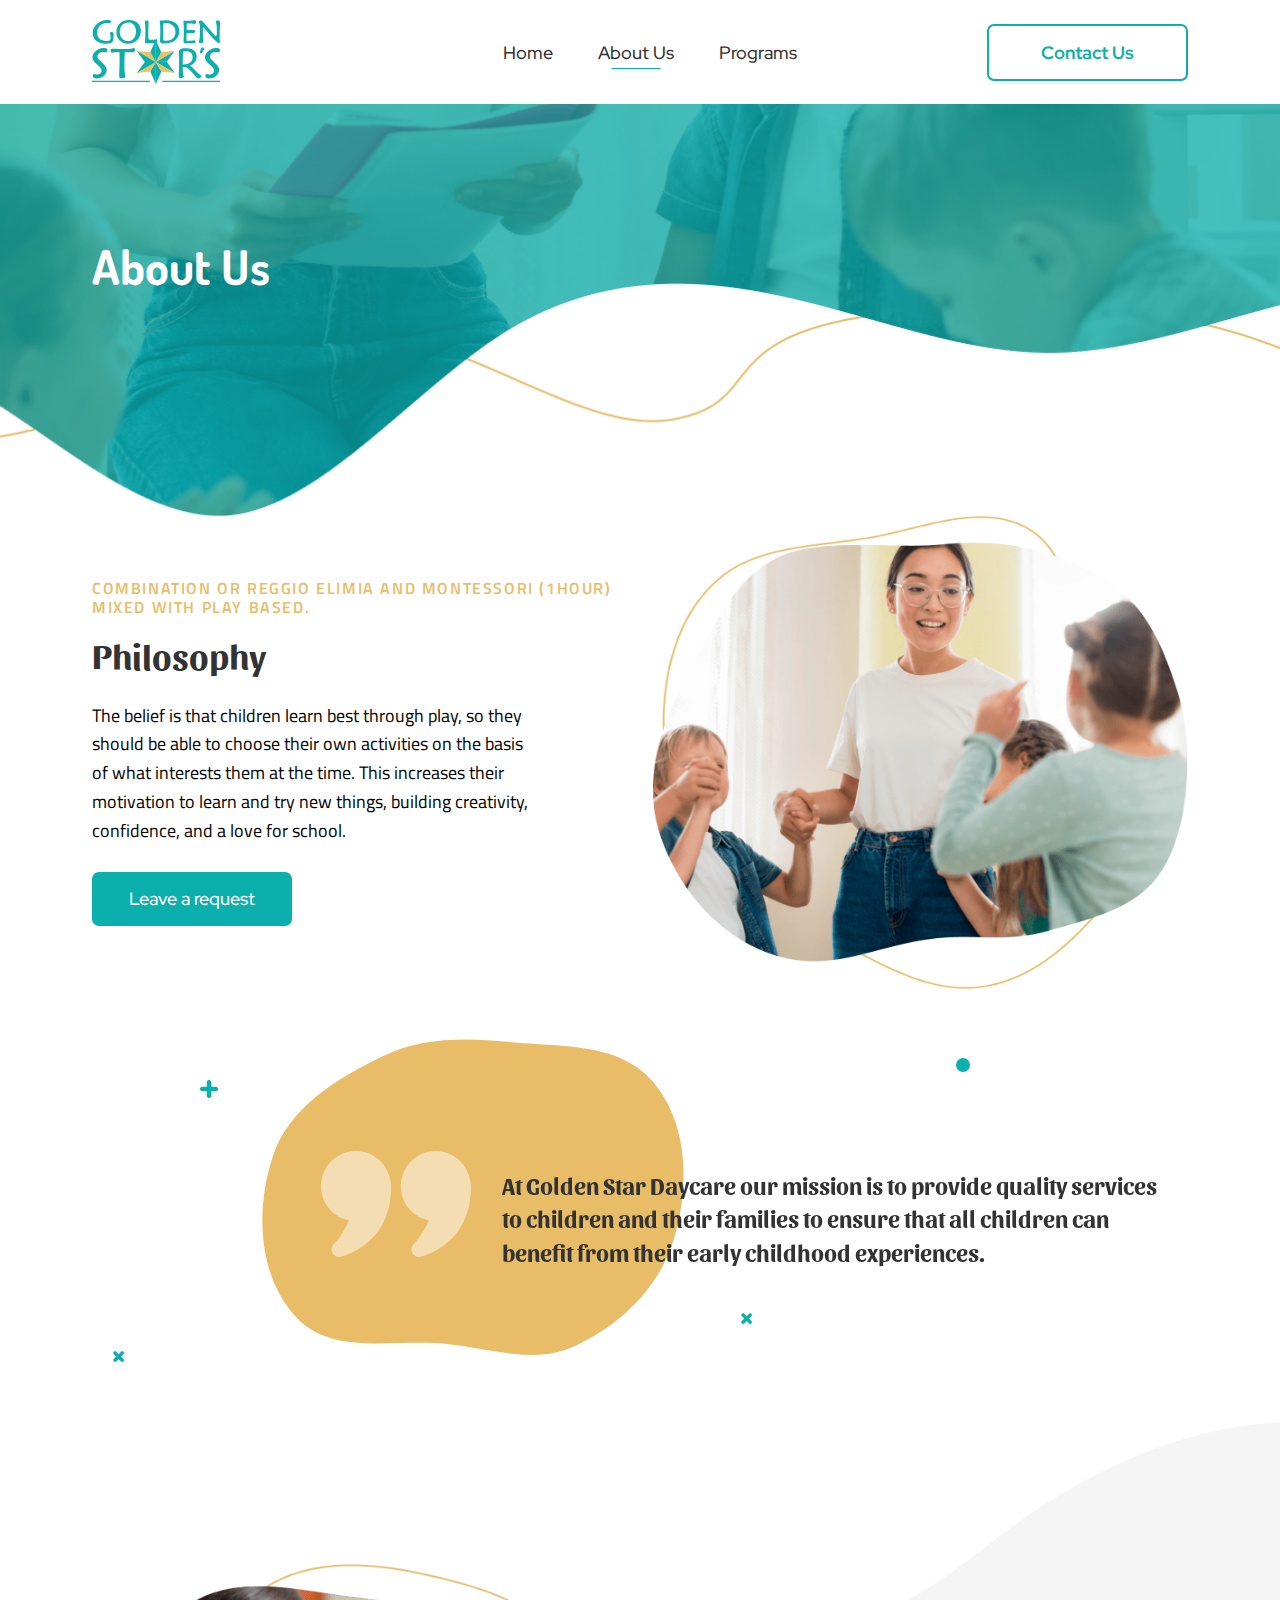
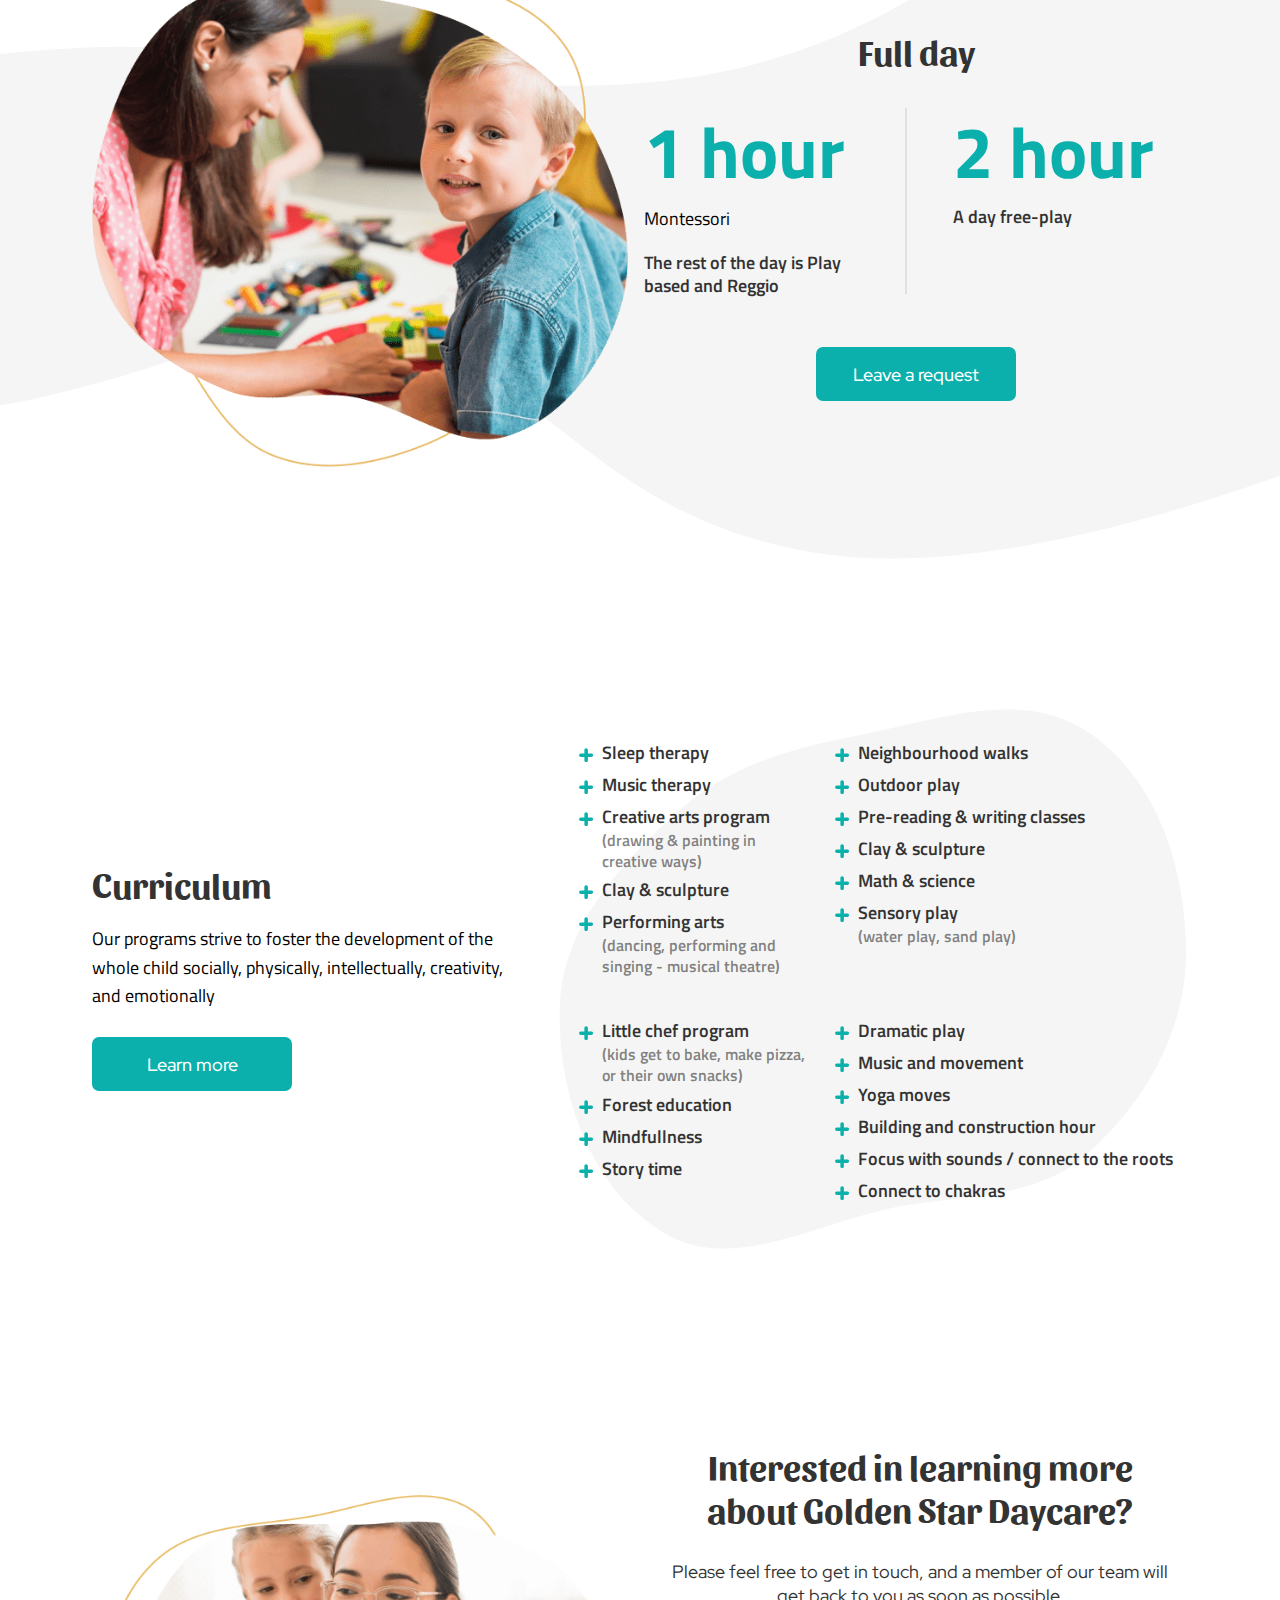
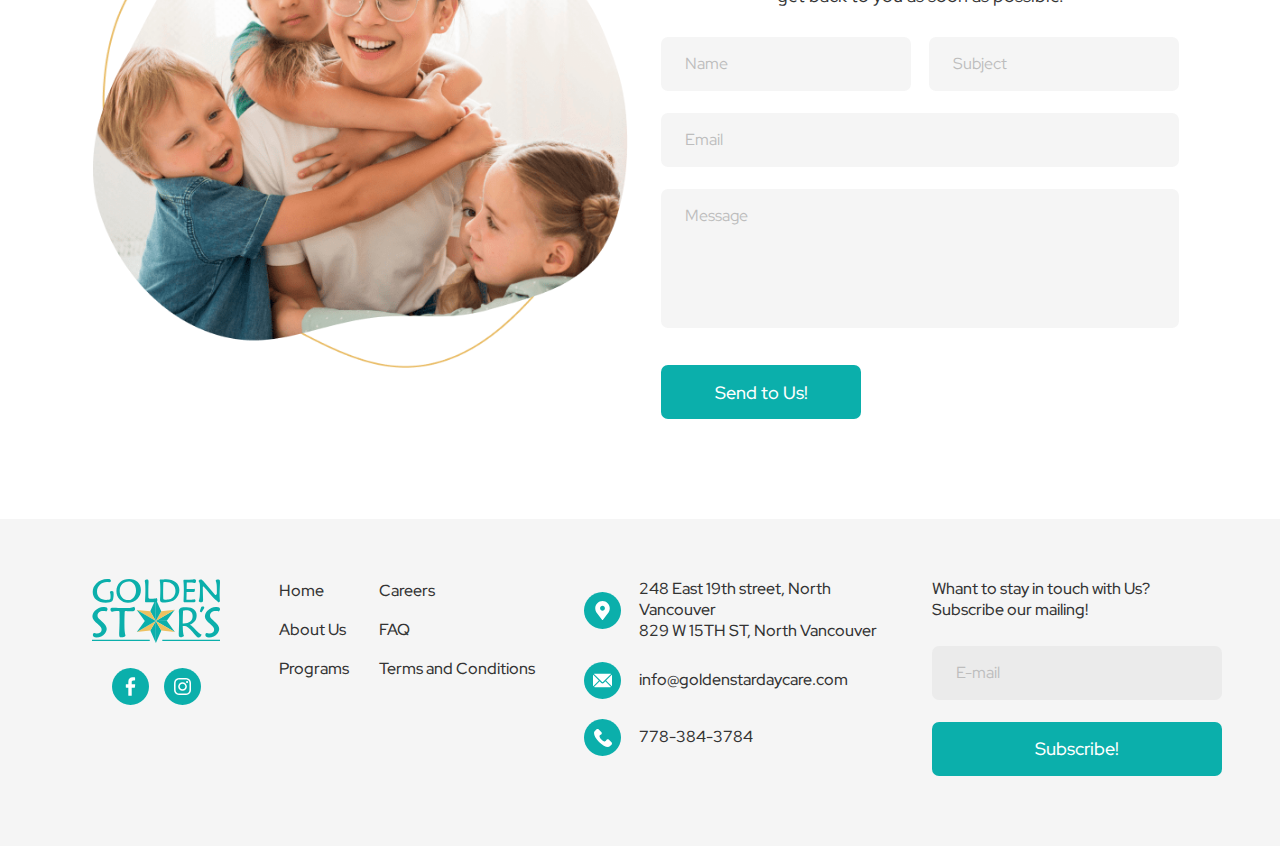
==== about.html @ bdb30362 "add pages" ====
<!DOCTYPE html>
<html lang="en">

<head>
  <meta charset="UTF-8">
  <meta http-equiv="X-UA-Compatible" content="IE=edge">
  <meta name="viewport" content="width=device-width, initial-scale=1.0">
  <title>Golden Star</title>
  <link rel="stylesheet" href="css/bootstrap.min.css">
  <link rel="stylesheet" href="css/slick.css">
  <link rel="stylesheet" href="css/style.css">
</head>

<body>

  <header class="header">
    <div class="container">
      <div class="row align-items-center justify-content-between">
        <div class="col-md-2 col-4">
          <div class="header__logo">
            <a href="index.html">
              <img src="img/header_logo.svg" alt="logo">
            </a>
          </div>
        </div>
        <div class="col-md-10 col-8">
          <div class="burger-menu">
            <span></span>
            <span></span>
            <span></span>
          </div>
          <div class="header__mobile">
            <div class="container">
              <div class="header__mobile-wrapper">
                <nav class="header__menu">
                  <ul>
                    <li>
                      <a href="index.html">Home</a>
                    </li>
                    <li>
                      <a href="about.html">About Us</a>
                    </li>
                    <li>
                      <a href="programs.html">Programs</a>
                    </li>
                  </ul>
                </nav>
                <div class="header__social">
                  <a href="#">
                    <img src="img/footer_facebook.svg" alt="image">
                  </a>
                  <a href="#">
                    <img src="img/footer_inst.svg" alt="image">
                  </a>
                </div>
                <div class="header__btn">
                  <a href="contact.html">contact us</a>
                </div>
              </div>
            </div>
          </div>
          <div class="header__box">
            <nav class="header__menu">
              <ul>
                <li>
                  <a href="index.html">Home</a>
                </li>
                <li>
                  <a class="menu-active" href="about.html">About Us</a>
                </li>
                <li>
                  <a href="programs.html">Programs</a>
                </li>
              </ul>
            </nav>
            <div class="header__btn">
              <a href="contact.html">contact us</a>
            </div>
          </div>
        </div>

      </div>
    </div>
  </header>

  <section class="page-top" style="background-image: url(img/page_bg_top.png);">
    <div class="container">
      <div class="page-top__title">
        <h1>
          About us
        </h1>
      </div>
    </div>
  </section>

  <section class="about-philosophy" id="about">
    <div class="container">
      <div class="row align-items-center">
        <div class="col-md-6 order-md-1 order-2 d-flex justify-content-end">
          <div class="about__content">
            <div class="about__subtitle">
              <h4>
                Combination or Reggio Elimia and Montessori (1hour) mixed with play based.
              </h4>
            </div>
            <div class="about__title section-title">
              <h2>
                Philosophy
              </h2>
            </div>
            <div class="about__text section-text">
              <p>
                The belief is that children learn best through play, so they should be able to choose their own
                activities on the basis of what interests them at the time. This increases their motivation to learn and
                try new things, building creativity, confidence, and a love for school.
              </p>
            </div>
            <div class="about__btn section-btn">
              <a href="contact.html">
                Leave a request
              </a>
            </div>
          </div>
        </div>
        <div class="col-md-6 order-md-2 order-1">
          <div class="about__wrapper-img">
            <img class="about__frame" src="img/contact_img_frame.png" alt="image">
            <img class="about__img" src="img/about_philosophy_img.png" alt="image">
          </div>
        </div>
      </div>

    </div>
  </section>

  <section class="about-article">
    
    <div class="container">
      <div class="about-article__box">
        <div class="frame">
          <div id="scene4">
            <div class="about-article-pos1" data-depth="0.4">
              <img  src="img/info_pos1.svg" alt="img">
            </div>
            <div class="about-article-pos2" data-depth="-0.6">
              <img  src="img/info_pos1.svg" alt="img">
            </div>
             <div class="about-article-pos3" data-depth="-0.2">
              <img  src="img/info_pos2.svg" alt="img">
            </div>
            <div class="about-article-pos4" data-depth="0.7">
              
            </div>
          </div>
        </div>
        <div class="about-article__text">
          <p>
            At Golden Star Daycare our mission is to provide quality services to children and their families to ensure
            that all children can benefit from their early childhood experiences.
          </p>
        </div>
      </div>
    </div>
  </section>

  <section class="about-info" style="background-image: url(img/about_info_bg.svg);">
    <div class="container">
      <div class="row align-items-center">
        <div class="col-lg-6">
          <div class="about__wrapper-img">
            <img class="about__img" src="img/about_info_img.png" alt="image">
          </div>
        </div>
        <div class="col-lg-6 d-flex justify-content-end">
          <div class="about-info__content">
            <div class="about-info__title section-title">
              <h2>
                Full day
              </h2>
            </div>
            <div class="about-info__box">
              <div class="about-info__item">
                <h3>
                  1 hour
                </h3>
                <span>
                  Montessori
                </span>
                <p>
                  The rest of the day is Play based and Reggio
                </p>
              </div>
              <div class="about-info__item">
                <h3>
                  2 hour
                </h3>
                <p>
                  A day free-play
                </p>

              </div>
            </div>
            <div class="about-info__btn section-btn">
              <a href="contact.html">
                Leave a request
              </a>
            </div>
          </div>
        </div>
      </div>

    </div>
  </section>

  <section class="about-curriculum">
    <div class="container">
      <div class="row align-items-center">
        <div class="col-lg-5">
          <div class="about-curriculum__content">
            <div class="about-curriculum__title section-title">
              <h2>
                Curriculum
              </h2>
            </div>
            <div class="about-curriculum__text section-text">
              <p>
                Our programs strive to foster the development of the whole child socially, physically, intellectually,
                creativity, and emotionally
              </p>
            </div>
            <div class="about-curriculum__text__btn section-btn">
              <a href="about.html">
                Learn more
              </a>
            </div>
          </div>
        </div>
        <div class="col-lg-7  d-flex justify-content-end">
          <div class="about-curriculum__box">
            <ul>
              <li>Sleep therapy</li>
              <li>Music therapy</li>
              <li>Creative arts program
                <span>(drawing & painting in creative ways)</span>
              </li>
              <li>Clay & sculpture</li>
              <li>Performing arts
                <span>
                  (dancing, performing and singing - musical theatre)
                </span>
              </li>
            </ul>

            <ul>
              <li>Neighbourhood walks</li>
              <li>Outdoor play</li>
              <li>Pre-reading & writing classes</li>
              <li>Clay & sculpture</li>
              <li>Math & science</li>
              <li>Sensory play
                <span>
                  (water play, sand play)
                </span>
              </li>
            </ul>

            <ul>
              <li>Little chef program
                <span>(kids get to bake, make pizza, or their own snacks)</span>
              </li>
              <li>Forest education</li>
              <li>Mindfullness</li>
              <li>
                Story time
              </li>
            </ul>

            <ul>
              <li>Dramatic play</li>
              <li>Music and movement</li>
              <li>Yoga moves</li>
              <li>Building and construction hour</li>
              <li>Focus with sounds / connect to the roots</li>
              <li>Connect to chakras</li>
            </ul>

          </div>
        </div>
      </div>

    </div>
  </section>

  <section class="contact">
    <div class="container">
      <div class="row align-items-center">
        <div class="col-md-6">
          <div class="contact__img">
            <img class="contact__img-frame" src="img/contact_img_frame.png" alt="image">
            <img class="contact__main-img" src="img/contact_main_img.png" alt="image">
          </div>
        </div>
        <div class="col-md-6">
          <div class="contact__form">
            <div class="contact__title section-title">
              <h2>
                Interested in learning more about Golden Star Daycare?
              </h2>
            </div>
            <div class="contact__subtitle">
              <p>
                Please feel free to get in touch, and a member of our team will get back to you as soon as possible.
              </p>
            </div>
            <form action="">
              <div class="contact__form-group">
                <input class="contact__form-name" type="text" placeholder="Name">
                <input class="contact__form-subject" type="text" placeholder="Subject">
              </div>
              <input class="contact__form-email" type="text" placeholder="Email">
              <textarea name="" id="" placeholder="Message"></textarea>
              <button class="contact__form-btn ">Send to Us!</button>
            </form>
          </div>

        </div>
      </div>
    </div>
  </section>

  <footer class="footer">
    <div class="container">
      <div class="row gy-sm-4">
        <div class="col-xl-2 col-sm-7">
          <div class="footer__box">
            <div class="footer__logo">
              <a href="index.html">
                <img src="img/header_logo.svg" alt="image">
              </a>
            </div>
            <div class="footer__social">
              <div class="footer__social-item">
                <a href="#">
                  <img src="img/footer_facebook.svg" alt="image">
                </a>
              </div>
              <div class="footer__social-item">
                <a href="#">
                  <img src="img/footer_inst.svg" alt="image">
                </a>
              </div>
            </div>
          </div>
        </div>
        <div class="col-xl-3 col-sm-5">
          <div class="footer__menu">
            <ul>
              <li>
                <a href="index.html">Home</a>
              </li>
              <li>
                <a href="about.html">About Us</a>
              </li>
              <li>
                <a href="programs.html">Programs</a>
              </li>
            </ul>
            <ul>
              <li>
                <a href="#">Careers</a>
              </li>
              <li>
                <a href="#">FAQ</a>
              </li>
              <li>
                <a href="#">Terms and Conditions</a>
              </li>
            </ul>
          </div>
        </div>
        <div class="col-xl-4 col-sm-7">
          <div class="footer__info">
            <div class="footer__info-item">
              <a href="#">
                <img src="img/footer__loc.svg" alt="image">
                <div class="adress">
                  <span>248 East 19th street, North Vancouver</span>
                  <span>829 W 15TH ST, North Vancouver</span>
                </div>
              </a>
            </div>
            <div class="footer__info-item">
              <a href="mailto:info@goldenstardaycare.com">
                <img src="img/footer__mail.svg" alt="image">
                info@goldenstardaycare.com
              </a>
            </div>
            <div class="footer__info-item">
              <a href="tel: 7783843784 ">
                <img src="img/footer__phone.svg" alt="image">
                778-384-3784
              </a>
            </div>
          </div>
        </div>
        <div class="col-xl-3 col-sm-5">
          <div class="footer__form">
            <div class="footer__form-title">
              Whant to stay in touch with Us?
              Subscribe our mailing!
            </div>
            <form action="">
              <input type="text" placeholder="E-mail">
              <button class="footer__form-btn">
                Subscribe!
              </button>
            </form>
          </div>

        </div>
      </div>
    </div>
  </footer>








  <script src="js/jquery.js"></script>
  <script src="js/slick.min.js"></script>
  <script src="js/parallax.js"></script>
  <script src="js/main.js"></script>
</body>

</html>
---- css/style.css ----
@import url("https://fonts.googleapis.com/css2?family=Red+Hat+Display:wght@400;500;700&display=swap");@import url("https://fonts.googleapis.com/css2?family=Sansita:wght@800&display=swap");@import url("https://fonts.googleapis.com/css2?family=Dosis&family=Sansita:wght@800&display=swap");@import url("https://fonts.googleapis.com/css2?family=Titillium+Web:wght@400;600;700&display=swap");html{-webkit-box-sizing:border-box;box-sizing:border-box}*,:after,:before{-webkit-box-sizing:inherit;box-sizing:inherit}body,html{height:100%}a{text-decoration:none}a:hover{color:inherit}button:focus,input:focus{outline:transparent}li,ul{margin:0;padding:0;list-style:none}h1,h2,h3,h4,h5,h6,li,ol,p,ul{margin:0;padding:0}body{position:relative;overflow-x:hidden;min-width:320px;max-width:100vw;background:#fff;font-family:"Red Hat Display",sans-serif;font-weight:normal;font-style:normal;cursor:default}.container{padding:0 22px}.section-title h2{font-family:"Sansita",sans-serif;font-style:normal;font-weight:bold;font-size:36px;line-height:120%;color:#333333}.section-text p{font-size:18px;line-height:160%;color:#000}.section-text span{color:#0BAFAB}.section-btn a{height:54px;width:200px;display:-webkit-box;display:-ms-flexbox;display:flex;-webkit-box-pack:center;-ms-flex-pack:center;justify-content:center;-webkit-box-align:center;-ms-flex-align:center;align-items:center;background:#0bafab;border-radius:7px;font-weight:500;font-size:18px;line-height:150%;color:#ffffff;-webkit-transition:0.3s;transition:0.3s}.section-btn a:hover{background-color:#3cd4d2}.menu-active{position:relative}.menu-active:after{content:"";position:absolute;width:49px;height:1px;background:#0BAFAB;left:50%;bottom:-5px;-webkit-transform:translate(-50%);transform:translate(-50%)}.header{height:104px;display:-webkit-box;display:-ms-flexbox;display:flex;-webkit-box-align:center;-ms-flex-align:center;align-items:center;position:fixed;z-index:99;top:0;width:100%;-webkit-transition:0.3s;transition:0.3s;background-color:#fff}#header{background-color:rgba(255,255,255,0)}.header__logo{max-width:128px}.header__logo img{width:100%;background-size:cover;background-position:center;background-repeat:no-repeat}.header__box{display:-webkit-box;display:-ms-flexbox;display:flex;-webkit-box-pack:end;-ms-flex-pack:end;justify-content:end;-webkit-box-align:center;-ms-flex-align:center;align-items:center}.burger-menu{display:none}.header__mobile{display:none}.header__menu{text-align:right;margin-right:300px}.header__menu li{display:inline-block}.header__menu li+li{margin-left:42px}.header__menu a{font-weight:500;font-size:18px;line-height:150%;color:#333333;-webkit-transition:0.3s;transition:0.3s}.header__menu a:hover{color:rgba(11,175,171,0.8)}.header__btn{text-align:right}.header__btn a{font-weight:bold;font-size:18px;line-height:150%;color:#0bafab;padding:13px 52px;border:2px solid #0bafab;border-radius:7px;text-transform:capitalize;-webkit-transition:all 0.3s;transition:all 0.3s;display:inline-block}.header__btn a:hover{background-color:rgba(11,175,171,0.8);color:#fff;border-color:rgba(11,175,171,0.1)}.main__inner{position:relative;height:100vh;display:-webkit-box;display:-ms-flexbox;display:flex;-webkit-box-align:center;-ms-flex-align:center;align-items:center;margin-bottom:100px}.main__inner .frame{content:"";width:89px;height:243px;position:absolute;left:20%;bottom:0;z-index:-1}.main__item-img{position:absolute;top:0;right:0}.main__wrapper{width:100%;display:-webkit-box;display:-ms-flexbox;display:flex;-webkit-box-align:center;-ms-flex-align:center;align-items:center;position:relative}.down__btn{position:absolute;bottom:-100px;left:0;-webkit-animation:slide 1.2s infinite ease-in;animation:slide 1.2s infinite ease-in}.down__btn img{background-size:contain}@-webkit-keyframes slide{0%{bottom:-100px}to{bottom:-120px;opacity:0}}@keyframes slide{0%{bottom:-100px}to{bottom:-120px;opacity:0}}.main__item-content{max-width:480px;position:relative;z-index:22}.main__item-title{margin-bottom:36px}.main__item-title h1{font-family:"Sansita",sans-serif;font-style:normal;font-weight:bold;font-size:48px;line-height:120%;color:#333333}.main__item-title span{color:#0bafab}.main__item-subtitle{margin-bottom:36px;max-width:419px}.main__item-subtitle p{font-size:20px;line-height:140%;color:#333333}.slider-wrapper{position:absolute;width:62%;top:0;right:0;height:auto}.main__img-bg{position:absolute;background-repeat:no-repeat;background-size:cover;width:100%;height:100%;z-index:2}.main__slider-item{width:100%;height:auto}.main__item-img{position:relative;height:100%}.main__img{width:100%;height:100%}.slick-dots{background-color:#fff;width:5px;background-color:rgba(255,255,255,0.7);border-radius:2px;position:absolute;z-index:9;top:45%;right:300px}.slick-dots li.slick-active{background:#0bafab;border-radius:2px}.slick-dots button{opacity:0}.about{padding:40px 0;position:relative;z-index:2}.about__wrapper-img{position:relative;max-width:620px;height:auto}.about__frame{position:absolute;top:0;left:0;width:100%;height:100%}.about__img{width:100%;height:100%;padding:2px 0;background-size:cover}.about__img-link{position:absolute;bottom:25px;right:35px;-webkit-transition:0.3s;transition:0.3s}.about__img-link img{width:78px;height:78px}.about__img-link:hover{-webkit-filter:brightness(90%);filter:brightness(90%)}.about__content{max-width:550px;width:100%;position:relative;overflow:hidden}.about__content .frame{position:absolute;right:0;top:25px;height:243px;width:89px;z-index:-1}.about__title{margin-bottom:25px}.about__text{margin-bottom:26px}.info{padding:120px 0;position:relative;overflow:hidden}.info .frame{position:absolute}.info .col-xxl-4:first-child .info__item-bg{left:-20px}.info .col-xxl-4:first-child .info__item:hover .info__item-pos2{top:30px;right:90px}.info .col-xxl-4:first-child .info__item:hover .info__item-img:before{position:absolute;left:5px;top:40px;width:9px;height:9px}.info .col-xxl-4:first-child .info__item-pos2{position:absolute;top:40px;right:110px;-webkit-transition:0.7s;transition:0.7s}.info .col-xxl-4:first-child .info__item-img:before{content:"";position:absolute;left:0px;top:30px;background:#0bafab;width:6px;height:6px;border-radius:50%;-webkit-transition:1s;transition:1s}.info .col-xxl-4:nth-child(2) .info__item:hover .info__item-pos1{top:-30px;left:30%}.info .col-xxl-4:nth-child(2) .info__item:hover .info__item-pos2{bottom:-40px;left:40%}.info .col-xxl-4:nth-child(2) .info__item:hover .info__item-img:before{left:-30px;bottom:-20px;width:10px;height:10px}.info .col-xxl-4:nth-child(2) .info__item:hover .info__item-img:after{right:40px;top:25%;background:#0bafab;width:8px;height:8px}.info .col-xxl-4:nth-child(2) .info__item-pos1{position:absolute;top:-20px;left:20%;-webkit-transition:0.7s;transition:0.7s}.info .col-xxl-4:nth-child(2) .info__item-pos2{position:absolute;bottom:-20px;left:20%;-webkit-transition:0.7s;transition:0.7s}.info .col-xxl-4:nth-child(2) .info__item-img:before{content:"";position:absolute;left:-20px;bottom:10px;background:#0bafab;width:6px;height:6px;border-radius:50%;-webkit-transition:1s;transition:1s}.info .col-xxl-4:nth-child(2) .info__item-img:after{content:"";position:absolute;right:85px;top:45%;background:#0bafab;width:6px;height:6px;border-radius:50%;-webkit-transition:1s;transition:1s}.info .col-xxl-4:nth-child(3) .info__item:hover .info__item-img:before{left:-20px;top:-20px;width:10px;height:10px}.info .col-xxl-4:nth-child(3) .info__item:hover .info__item-pos1{position:absolute;bottom:-30px;left:10%}.info .col-xxl-4:nth-child(3) .info__item:hover .info__item-pos2{top:0px;right:80px;-webkit-transition:1s;transition:1s}.info .col-xxl-4:nth-child(3) .info__item-img:before{content:"";position:absolute;left:-10px;top:-10px;background:#0bafab;width:6px;height:6px;border-radius:50%;-webkit-transition:0.7s;transition:0.7s}.info .col-xxl-4:nth-child(3) .info__item-pos1{position:absolute;bottom:-20px;left:15%;-webkit-transition:0.7s;transition:0.7s}.info .col-xxl-4:nth-child(3) .info__item-pos2{position:absolute;top:20px;right:100px;-webkit-transition:0.7s;transition:0.7s}.info__item{position:relative;padding:65px 0;width:100%;max-height:465px;max-width:410px;margin:0 auto;background-position:center;background-size:cover;background-repeat:no-repeat}.info__item-content{width:215px;margin-left:120px;height:300px}.info__item-img{margin-bottom:40px;position:relative}.info__item-img img{background-size:contain}.info__item-title{margin-bottom:26px}.info__item-title h3{font-family:"Sansita",sans-serif;font-weight:bold;font-size:24px;line-height:120%;color:#333333}.info__item-text{margin-bottom:26px;max-width:230px}.info__item-text p{font-size:18px;line-height:150%;color:#333333}.info__item-btn{margin-left:120px;width:200px}.contact{padding:50px 0 100px}.contact__img{max-width:597px;width:100%;height:auto;position:relative}.contact__img-frame{position:absolute;z-index:-1;top:0;left:0;width:100%;height:100%}.contact__main-img{position:relative;z-index:-2;width:100%;background-size:cover;height:auto;background-position:center;padding:2px 0}.contact__form{max-width:518px;margin:0 auto}.contact__title{text-align:center;margin-bottom:30px}.contact__subtitle{text-align:center;margin-bottom:30px}.contact__subtitle p{font-size:18px;line-height:130%;color:#333333}.contact__form-name,.contact__form-subject{max-width:250px;width:100%}.contact__form-name{margin-right:15px}.contact__form-group{width:100%;display:-webkit-box;display:-ms-flexbox;display:flex;-webkit-box-pack:justify;-ms-flex-pack:justify;justify-content:space-between}.contact__form-email,textarea{width:100%}input{margin-bottom:22px}textarea{margin-bottom:30px;height:139px;resize:none}textarea:focus-visible{outline:none}input,textarea{padding:15px 24px;background:#f5f5f5;border-radius:7px;border:none}input::-webkit-input-placeholder,textarea::-webkit-input-placeholder{color:#bdbdbd}input::-moz-placeholder,textarea::-moz-placeholder{color:#bdbdbd}input:-ms-input-placeholder,textarea:-ms-input-placeholder{color:#bdbdbd}input::-ms-input-placeholder,textarea::-ms-input-placeholder{color:#bdbdbd}input::placeholder,textarea::placeholder{color:#bdbdbd}input:focus,textarea:focus{color:#bdbdbd}input:focus::-webkit-input-placeholder,textarea:focus::-webkit-input-placeholder{opacity:0}input:focus::-moz-placeholder,textarea:focus::-moz-placeholder{opacity:0}input:focus:-ms-input-placeholder,textarea:focus:-ms-input-placeholder{opacity:0}input:focus::-ms-input-placeholder,textarea:focus::-ms-input-placeholder{opacity:0}input:focus::placeholder,textarea:focus::placeholder{opacity:0}.contact__form-btn{height:54px;width:200px;display:-webkit-box;display:-ms-flexbox;display:flex;-webkit-box-pack:center;-ms-flex-pack:center;justify-content:center;-webkit-box-align:center;-ms-flex-align:center;align-items:center;background:#0bafab;border-radius:7px;font-weight:500;font-size:18px;line-height:150%;color:#ffffff;border:none;-webkit-transition:0.3s;transition:0.3s}.contact__form-btn:hover{background-color:#3cd4d2}.footer{padding:60px 0 70px;background:#f5f5f5}.footer__logo{margin-bottom:25px}.footer__logo img{width:128px;height:auto;background-size:cover}.footer__social{display:-webkit-box;display:-ms-flexbox;display:flex;width:128px;-webkit-box-pack:center;-ms-flex-pack:center;justify-content:center}.footer__social img{-webkit-transition:all 0.3s;transition:all 0.3s}.footer__social a:hover img{opacity:0.7}.footer__social-item:first-child{margin-right:15px}.footer__menu{max-width:280px;width:100%;display:-webkit-box;display:-ms-flexbox;display:flex;-webkit-box-pack:justify;-ms-flex-pack:justify;justify-content:space-between}.footer__menu ul{text-align:left}.footer__menu li+li{padding-top:15px}.footer__menu a{font-weight:500;font-size:16px;line-height:150%;color:#333333;-webkit-transition:all 0.3s;transition:all 0.3s}.footer__menu a:hover{color:rgba(11,175,171,0.8)}.footer__info{max-width:340px;margin-left:25px}.footer__info-item{width:100%;font-weight:500;font-size:16px;line-height:130%;color:#333333}.footer__info-item img{-webkit-transition:all 0.3s;transition:all 0.3s}.footer__info-item a:hover img{opacity:0.7}.footer__info-item a{color:inherit;display:-webkit-box;display:-ms-flexbox;display:flex;-webkit-box-align:center;-ms-flex-align:center;align-items:center}.footer__info-item+.footer__info-item{padding-top:20px}.footer__info-item img{margin-right:18px;width:37px;background-size:cover}.footer__info-item span{display:block;max-width:286px}.footer__form{width:290px}.footer__form input{background:#ebebeb;width:100%}.footer__form-title{font-weight:500;font-size:16px;line-height:130%;color:#333333;margin-bottom:25px;max-width:250px}.footer__form-btn{height:54px;width:100%;display:-webkit-box;display:-ms-flexbox;display:flex;-webkit-box-pack:center;-ms-flex-pack:center;justify-content:center;-webkit-box-align:center;-ms-flex-align:center;align-items:center;background:#0bafab;border-radius:7px;font-weight:500;font-size:18px;line-height:150%;color:#ffffff;-webkit-transition:0.3s;transition:0.3s;border:none}.footer__form-btn:hover{background-color:#3cd4d2}.page-top{width:100%;background-size:cover;background-position:center;padding:134px 0 220px;margin-top:104px}.page-top__title h1{font-weight:bold;font-size:48px;line-height:120%;color:#ffffff;font-family:"Dosis",sans-serif;text-transform:capitalize}.about-philosophy{margin-bottom:50px}.about__subtitle h4{font-family:"Titillium Web",sans-serif;font-weight:600;font-size:16px;line-height:120%;letter-spacing:0.1em;text-transform:uppercase;color:#e9bc67;margin-bottom:16px}.about-philosophy .about__text p{color:#000;max-width:440px;font-family:"Titillium Web",sans-serif}.about-article{overflow:hidden}.about-article__box{position:relative}.about-article__box .frame{position:absolute;width:100%;height:380px}.about-article__box #scene4{width:100%;height:100%}.about-article__box .about-article-pos2{position:absolute!important;top:70%!important;left:60%!important}.about-article__box .about-article-pos2 img{width:12px;height:12px;background-size:cover}.about-article__box .about-article-pos1{position:absolute!important;top:80%!important;left:20px!important}.about-article__box .about-article-pos1 img{width:12px;height:12px;background-size:cover}.about-article__box .about-article-pos3{position:absolute!important;top:10%!important;left:10%!important}.about-article__box .about-article-pos3 img{width:20px;height:20px;background-size:cover}.about-article__box .about-article-pos4{width:14px;height:14px;border-radius:50%;background:#0BAFAB;position:absolute!important;top:5%!important;left:80%!important}.about-article__box{max-width:1080px;width:100%;height:auto;background-position:center;background-size:cover}.about-article__text{padding:130px 0 152px;display:-webkit-box;display:-ms-flexbox;display:flex;-webkit-box-pack:end;-ms-flex-pack:end;justify-content:end;position:relative}.about-article__text:after{content:"";position:absolute;top:0;left:170px;background-image:url(../img/about_article__text_bg.svg);width:422px;height:317px;background-size:cover;z-index:-1}.about-article__text p{font-family:"Sansita",sans-serif;font-weight:bold;font-size:24px;line-height:140%;color:#333333;max-width:670px}.about-info{padding:238px 0 125px;width:100%;background-position:center;background-size:cover;background-repeat:no-repeat}.about-info__title{margin-bottom:36px;text-align:center}.about-info__box{width:544px;display:-webkit-box;display:-ms-flexbox;display:flex;-webkit-box-pack:justify;-ms-flex-pack:justify;justify-content:space-between;margin-bottom:50px;position:relative}.about-info__box:after{content:"";position:absolute;width:2px;height:186px;left:48%;background:#e0e0e0}.about-info__item{font-family:"Titillium Web",sans-serif;font-size:18px;width:235px}.about-info__item h3{font-style:normal;font-weight:bold;font-size:72px;line-height:120%;color:#0bafab;margin-bottom:10px}.about-info__item span{font-weight:normal;font-size:18px;line-height:160%;color:#000000;margin-bottom:17px;display:block}.about-info__item p{font-weight:600;line-height:130%;color:#333333}.about-info__btn{width:200px;margin:0 auto}.about-curriculum{padding:150px 0;overflow:hidden}.about-curriculum__content{max-width:428px;width:100%}.about-curriculum__title{margin-bottom:20px}.about-curriculum__text p{font-family:"Titillium Web",sans-serif;font-weight:400;margin-bottom:26px}.about-curriculum__box{padding-top:30px;width:755px;display:-webkit-box;display:-ms-flexbox;display:flex;padding-left:50px;-webkit-box-pack:justify;-ms-flex-pack:justify;justify-content:space-between;-ms-flex-wrap:wrap;flex-wrap:wrap;position:relative}.about-curriculum__box:after{position:absolute;content:"";background-image:url(../img/about_curriculum__box.svg);width:628px;height:540px;background-size:cover;z-index:-1;top:0;left:0}.about-curriculum__box ul{margin-bottom:35px;width:38%}.about-curriculum__box ul:nth-child(2n){width:58%}.about-curriculum__box ul li{padding-left:23px;position:relative;font-family:"Titillium Web",sans-serif;font-weight:600;font-size:20px;line-height:160%;color:#333333;margin-bottom:5px}.about-curriculum__box ul li:before{content:"";position:absolute;width:14px;height:14px;top:9px;left:0;background-image:url(../img/about_curriculum_before.svg)}.about-curriculum__box ul span{display:block;font-size:16px;line-height:130%;max-width:250px;color:rgba(51,51,51,0.6)}.contact-form{padding:95px 0 50px}.contact-info{padding:60px 0}.contact-info__title{position:relative}.contact-info__title:after{content:"";position:absolute;top:-110px;right:60px;z-index:-1;width:89px;height:243px;-webkit-transform:rotate(90deg);transform:rotate(90deg);background-image:url(../img/Frame.svg)}.contact-info__title span{color:#0bafab}.contact-info__widget{margin-left:50px;background-image:url(../img/contact_info_img.svg);background-repeat:no-repeat;background-position:center;background-size:cover;width:423px;height:391px;display:-webkit-box;display:-ms-flexbox;display:flex;-webkit-box-align:center;-ms-flex-align:center;align-items:center;-webkit-box-pack:center;-ms-flex-pack:center;justify-content:center;font-family:"Titillium Web",sans-serif}.contact-info__widget span{font-weight:600;font-size:18px;line-height:120%;color:#ffffff;max-width:143px}.contact-info__price{font-weight:bold;font-size:72px;line-height:160%;color:#e9bc67;margin-right:15px}.contact-adress{padding:100px 0}.contact-adress__map{position:relative;max-width:812px;width:100%}.contact-adress__map img{width:100%;background-size:cover}.contact-adress__map a{position:absolute;right:0;bottom:0;font-weight:500;font-size:16px;line-height:150%;color:#ffffff;background-color:#0bafab;border-radius:17px 0px 17px 0;padding:15px 36px;-webkit-transition:0.3s;transition:0.3s}.contact-adress__map a:hover{background-color:#3cd4d2}.contact-adress__link{margin-bottom:37px}.contact-adress__link:last-child{margin-bottom:0}.contact-adress__link span{display:block}.contact-adress__link img{width:83px;height:auto;background-size:cover;background-position:center;background-size:cover;margin-right:15px}.contact-adress__link a{display:-webkit-box;display:-ms-flexbox;display:flex;-webkit-box-align:center;-ms-flex-align:center;align-items:center;font-family:"Titillium Web",sans-serif;font-style:normal;font-weight:bold;font-size:18px;line-height:160%;color:#333333;-webkit-transition:0.3s;transition:0.3s}.contact-adress__link a:hover{color:rgba(11,175,171,0.8)}.programs-benefits{margin-top:100px}.programs-benefits__subtitle{margin-bottom:16px}.programs-benefits__subtitle h4{font-family:"Titillium Web",sans-serif;font-weight:600;font-size:16px;line-height:160%;letter-spacing:0.1em;text-transform:uppercase;color:#e9bc67}.programs-benefits__title{margin-bottom:20px;max-width:400px}.programs-benefits__title h2{font-family:"Dosis",sans-serif;font-weight:bold}.programs-benefits__text{margin-bottom:33px;max-width:550px}.programs-benefits__text p{font-family:"Titillium Web",sans-serif}.programs-info{padding:100px 0 0;position:relative;overflow:hidden}.programs-info:after{content:"";position:absolute;top:150px;left:50%;-webkit-transform:translate(-50%);transform:translate(-50%);width:899px;height:773px;background-size:cover;z-index:-1;background-image:url(../img/programs_info_bg.png)}.programs-info .col-lg-6:first-child .programs-info__item:hover .programs-info__img:before{width:8px;height:8px;background:#0bafab;border-radius:50%;top:-10px;left:0}.programs-info .col-lg-6:first-child .programs-info__item:hover .programs-info__img:after{width:10px;height:10px;bottom:10px;right:-10px}.programs-info .col-lg-6:first-child .programs-info__item:hover .programs-info__img .programs-info__img-frame{top:30px;right:-35px;width:12px;height:12px;background-size:cover;-webkit-transition:1s linear;transition:1s linear}.programs-info .col-lg-6:first-child .programs-info__img:before{content:"";position:absolute;width:6px;height:6px;background:#0bafab;border-radius:50%;top:-20px;left:0;-webkit-transition:1s;transition:1s}.programs-info .col-lg-6:first-child .programs-info__img:after{content:"";position:absolute;width:6px;height:6px;background:#0bafab;border-radius:50%;bottom:-10px;right:18px;-webkit-transition:1s;transition:1s}.programs-info .col-lg-6:first-child .programs-info__img .programs-info__img-frame{position:absolute;top:40px;right:-25px;width:10px;height:10px;background-size:cover;-webkit-transition:1s;transition:1s}.programs-info .col-lg-6:nth-child(2) .programs-info__item:hover .programs-info__img:before{bottom:10px;left:-30px}.programs-info .col-lg-6:nth-child(2) .programs-info__item:hover .programs-info__img:after{width:10px;height:10px;bottom:-25px;right:5px}.programs-info .col-lg-6:nth-child(2) .programs-info__item:hover .programs-info__img .programs-info__img-frame{position:absolute;top:-30px;left:5px;width:10px;height:10px}.programs-info .col-lg-6:nth-child(2) .programs-info__img:before{content:"";position:absolute;width:6px;height:6px;background:#0bafab;border-radius:50%;bottom:20px;left:-20px;-webkit-transition:1s linear;transition:1s linear}.programs-info .col-lg-6:nth-child(2) .programs-info__img:after{content:"";position:absolute;background-image:url(../img/info_pos1.svg);width:10px;height:10px;background-size:cover;background-position:center;bottom:-15px;right:15px;-webkit-transition:1s ease-out;transition:1s ease-out}.programs-info .col-lg-6:nth-child(2) .programs-info__img .programs-info__img-frame{position:absolute;top:-20px;left:25px;width:10px;height:10px;background-size:cover;-webkit-transition:1s ease-out;transition:1s ease-out}.programs-info .col-lg-6:nth-child(3) .programs-info__item:hover .programs-info__img:before{width:8px;height:8px;bottom:10px;left:-25px}.programs-info .col-lg-6:nth-child(3) .programs-info__item:hover .programs-info__img:after{width:10px;height:10px;bottom:25px;right:-35px}.programs-info .col-lg-6:nth-child(3) .programs-info__item:hover .programs-info__img .programs-info__img-frame{position:absolute;top:-35px;left:40px;width:12px;height:12px}.programs-info .col-lg-6:nth-child(3) .programs-info__img:before{content:"";position:absolute;width:6px;height:6px;background:#0bafab;border-radius:50%;bottom:20px;left:-15px;-webkit-transition:0.7s ease-out;transition:0.7s ease-out}.programs-info .col-lg-6:nth-child(3) .programs-info__img:after{content:"";position:absolute;width:6px;height:6px;background:#0bafab;border-radius:50%;bottom:45px;right:-25px;-webkit-transition:1s ease-out;transition:1s ease-out}.programs-info .col-lg-6:nth-child(3) .programs-info__img .programs-info__img-frame{position:absolute;top:-30px;left:25px;width:10px;height:10px;background-size:cover;-webkit-transition:0.4s ease-out;transition:0.4s ease-out}.programs-info .col-lg-6:nth-child(4) .programs-info__item:hover .programs-info__img:before{width:10px;height:10px;top:-10%;right:-10%}.programs-info .col-lg-6:nth-child(4) .programs-info__item:hover .programs-info__img:after{width:10px;height:10px;top:36%;left:-25%}.programs-info .col-lg-6:nth-child(4) .programs-info__img:before{content:"";position:absolute;width:6px;height:6px;background:#0bafab;border-radius:50%;top:-5%;right:-5%;-webkit-transition:1s ease-out;transition:1s ease-out}.programs-info .col-lg-6:nth-child(4) .programs-info__img:after{content:"";position:absolute;background-image:url(../img/info_pos2.svg);width:10px;height:10px;background-size:cover;background-position:center;top:30%;left:-15%;-webkit-transition:0.6s ease-out;transition:0.6s ease-out}.programs-info__item{margin-bottom:75px;max-width:550px;width:100%}.programs-info__img{position:relative;margin-bottom:46px;width:120px;-webkit-filter:drop-shadow(0px 15px 20px rgba(0,0,0,0.15));filter:drop-shadow(0px 15px 20px rgba(0,0,0,0.15))}.programs-info__img img{width:100%;background-size:contain}.programs-info__title{margin-bottom:10px}.programs-info__title h3{font-family:"Titillium Web",sans-serif;font-weight:bold;font-size:24px;line-height:160%;color:#000000}.programs-info__text p{font-family:"Titillium Web",sans-serif;font-weight:normal;font-size:18px;line-height:160%;color:#000000}.programs-slider{background-image:url(../img/about_info_bg.svg);background-position:left;background-size:cover;background-repeat:no-repeat;width:100%;height:auto;padding:100px 0}.slider__inner{padding-left:20px}.slider__item-wrapper{margin:40px 20px 40px 25px}.slider__item{background:#ffffff;-webkit-box-shadow:0px 4px 24px rgba(0,0,0,0.25);box-shadow:0px 4px 24px rgba(0,0,0,0.25);border-radius:25px;width:100%}.slider__item-img{position:relative;max-height:390px;overflow:hidden}.slider__item-img:after{content:"";position:absolute;z-index:2;bottom:0;left:0;width:100%;height:100%;background-size:cover;background-image:url(../img/programs_slider_frame.png)}.slider__item-img img{width:100%;background-size:cover}.slider__item-content{padding:50px 60px}.slider__item-info{display:-webkit-box;display:-ms-flexbox;display:flex;-webkit-box-align:center;-ms-flex-align:center;align-items:center;-webkit-box-pack:justify;-ms-flex-pack:justify;justify-content:space-between;margin-bottom:20px}.slider__item-name h3{font-family:"Sansita",sans-serif;font-weight:bold;font-size:24px;line-height:120%;color:#333333}.slider__item-old{font-weight:bold;font-size:14px;line-height:120%;color:#e9bc67}.slider__item-text{margin-bottom:24px;min-height:180px;overflow:hidden}.slider__item-text p{font-weight:normal;font-size:16px;line-height:160%;font-family:"Titillium Web",sans-serif;color:#000000}@media (min-width:1950px){.page-top{padding:150px 0 350px}}@media (max-width:1440px){.slider__item-text{margin-bottom:20px;min-height:220px}.slider__item-name h3{font-size:22px;line-height:120%}.slider__item-old{font-size:13px;line-height:120%}.slider__item-text p{font-size:15px;line-height:150%}.slider__item-content{padding:35px 45px}.programs-info__item{max-width:500px}.about-curriculum__box{padding-left:20px}.header__menu{margin-right:190px}.about-info{padding:140px 0 90px}.about-curriculum__box ul li{padding-left:23px;font-size:18px;line-height:150%}.programs-slider{background-image:url(../img/about_info_bg.svg);background-position:left;background-size:cover;background-repeat:no-repeat;width:100%;height:auto;padding:30px 0}}@media (max-width:1199.8px){.about-article__box .about-article-pos3{position:absolute!important;top:17%!important;left:50%!important}.slider__item-name h3{font-size:20px}.slider__item-content{padding:10px 30px 30px}.slider__item-wrapper{margin:40px 20px 40px 10px}.slider__item{-webkit-box-shadow:0px 0px 10px rgba(0,0,0,0.25);box-shadow:0px 0px 10px rgba(0,0,0,0.25)}.programs-info__item{margin-bottom:70px;max-width:430px}.contact-adress__map a{border-radius:12px 0px 12px 0}.contact-adress__link img{width:70px}.contact-info__widget{width:360px;height:334px;margin-left:auto}.contact-info__price{font-size:66px;line-height:150%}.contact-info__widget span{font-size:17px}.about-curriculum__box ul:nth-child(2n){width:48%}.about-info__item h3{font-size:56px}.about-info__box{width:100%}.about-info__box:after{left:48%}.about-info__content{width:400px}.about-info__item{width:175px}.about-article__text{padding:130px 0}.about-philosophy{padding-top:50px}.page-top{padding:90px 0 200px;margin-top:100px}.header__menu{margin-right:100px}.header__menu li+li{margin-left:25px}.footer__social{-webkit-box-pack:start;-ms-flex-pack:start;justify-content:start}.footer__info{margin-left:0;margin-top:40px}.main__item-title h1{font-size:42px}.about-article__text:after{left:-20px}}@media (max-width:991.8px){.page-top__title h1{max-width:300px}.slick-dots{display:none}.about-article__box .about-article-pos2{position:absolute!important;top:37%!important;left:55%!important}.about-article__box .about-article-pos3{position:absolute!important;top:0%!important;left:37%!important}.slider__item-text{min-height:200px}.programs-info{padding:90px 0 0px}.programs-info .col-lg-6:last-child .programs-info__item{margin-bottom:0}.programs-info__item{max-width:550px}.slider__inner{padding-left:0}.slider__item-wrapper{margin:20px 9px 20px 9px}.slider__item{max-width:400px;margin:20px auto}.programs-info:after{width:100%;max-height:900px;height:100%;background-size:cover;background-repeat:no-repeat}.programs-info:before{display:none}.programs-benefits{margin-top:60px}.programs-benefits__text{margin-bottom:25px;max-width:550px}.programs-benefits__text p{font-size:16px;line-height:140%}.contact-adress__map{margin-bottom:40px}.contact-adress__link{margin-bottom:18px}.contact-adress{padding:60px 0}.contact-adress__link img{width:50px}.contact-info__widget{width:300px;height:278px}.contact-info__price{font-size:56px;line-height:140%}.about-curriculum__box ul{margin-bottom:10px}.about-curriculum__box{padding-left:0}.about-curriculum__content{margin-bottom:40px}.about-curriculum{padding:100px 0}.about-info__content{margin:30px auto 0}.about-info{background-position-x:75%}.about-article__box{display:-webkit-box;display:-ms-flexbox;display:flex;-webkit-box-pack:end;-ms-flex-pack:end;justify-content:end}.about-article__text{padding:120px 0}.about-article__text:after{left:-150px;top:55px;width:295px;height:222px}.about-article__text p{font-size:20px;line-height:130%;max-width:555px}.about-philosophy{padding-top:60px}.about-philosophy .about__text{font-size:16px}.about-philosophy .about__content:after{display:none}.page-top{padding:80px 0 120px}.header__menu li+li{margin-left:13px}.header__menu{margin-right:50px}.header__menu a{font-size:16px;line-height:140%}.header__btn a{font-size:16px;padding:10px 40px}.main__item-title{max-width:350px}.main__item-title h1{font-size:36px}.section-text p{line-height:130%}.info{padding:80px 0 60px}.info__item{margin:20px auto}.section-title h2{font-size:30px;line-height:120%}.contact__form input{margin-bottom:12px}.contact__form textarea{margin-bottom:15px}.contact__form-btn{width:100%}.contact{padding:40px 0 60px}.contact__subtitle,.contact__title{margin-bottom:20px}}@media (max-width:800px){.slider__item-text{min-height:170px}.slider__item-text p{font-size:14px;line-height:140%}.slider__item-content{padding:5px 20px 20px}.slider__item{margin:20px auto}.slider__inner{padding:0}}@media (max-width:767.8px){.slider__item-name{max-width:100px}.programs-benefits__content{padding-top:40px}.contact-info__widget{margin:20px auto 0}.about-curriculum{padding:120px 0 90px}.about-curriculum__box:after{left:-75px}.about-curriculum{overflow:hidden}.about-curriculum__content{max-width:100%;width:100%}.about-info{background-position-x:80%}.about-info{padding:80px 0 90px}.about-info__btn{width:100%}.about-info__content{max-width:500px;width:100%}.about-article{padding:40px 0}.about-article__text{padding:70px 0}.about-article__text p{font-size:18px;max-width:440px}.about-article__text:after{left:-120px;top:15px;width:250px;height:188px}.about-philosophy .about__content{padding-top:40px}.page-top{padding:50px 0 90px}.page-top__title h1{font-size:40px}.header{height:75px;border-bottom:1px solid rgba(51,51,51,0.1)}.main{margin-top:75px}.header__box{display:none}.header__mobile{-webkit-transform:translateX(-100%);transform:translateX(-100%);position:fixed;right:0;left:0;top:75px;z-index:99;display:block;-webkit-transition:all 0.5s;transition:all 0.5s;background-color:#fff;height:100vh}.header__mobile:after{content:"";position:absolute;background-image:url(../img/footer__frame.svg);right:0;top:35px;width:139px;height:356px}.header__mobile .header__mobile-wrapper{padding-top:105px;-webkit-box-orient:vertical;-webkit-box-direction:normal;-ms-flex-direction:column;flex-direction:column;display:-webkit-box;display:-ms-flexbox;display:flex;-ms-flex-pack:distribute;justify-content:space-around;-webkit-box-align:start;-ms-flex-align:start;align-items:start}.header__mobile .header__menu{margin:0 0 90px}.header__mobile .header__menu li{display:block;text-align:left}.header__mobile .header__menu li+li{margin-left:0;margin-top:25px}.header__mobile .header__social{display:-webkit-box;display:-ms-flexbox;display:flex;width:89px;-webkit-box-pack:justify;-ms-flex-pack:justify;justify-content:space-between;margin-bottom:125px}.header__mobile--active{-webkit-transform:translateX(0);transform:translateX(0)}.burger-menu{position:absolute;top:20px;right:20px;display:block;width:37px;height:21px;display:-webkit-box;display:-ms-flexbox;display:flex;-webkit-box-orient:vertical;-webkit-box-direction:normal;-ms-flex-direction:column;flex-direction:column;-webkit-box-align:end;-ms-flex-align:end;align-items:end;z-index:20}.burger-menu span{display:block;width:37px;height:3px;margin-bottom:6px;background:#0bafab;-webkit-transition:0.3s;transition:0.3s;position:absolute;right:0}.burger-menu span:first-child{top:0}.burger-menu span:nth-child(2){top:9px}.burger-menu span:nth-child(3){top:18px;width:18px;margin-bottom:0}.burger-menu--active span:first-child{-webkit-transform:rotate(-45deg);transform:rotate(-45deg);top:18px}.burger-menu--active span:nth-child(2){opacity:0}.burger-menu--active span:nth-child(3){width:37px;-webkit-transform:rotate(45deg);transform:rotate(45deg)}.main__item-content,.main__item-subtitle{max-width:500px}.main__item-content{padding-top:20px}.main__item-subtitle p{font-size:18px}.main__item-subtitle{margin-bottom:25px}.slider-wrapper{position:relative;width:100%}.main__inner-content{padding-top:20px}.main__inner{-webkit-box-orient:vertical;-webkit-box-direction:reverse;-ms-flex-direction:column-reverse;flex-direction:column-reverse;height:auto}.about__btn a{width:100%}.contact__subtitle p{font-size:16px;line-height:130%}.contact__img{margin-bottom:30px}.info{padding:50px 0}.footer__form{width:200px}.footer__menu{-webkit-box-orient:vertical;-webkit-box-direction:normal;-ms-flex-direction:column;flex-direction:column}.footer__menu ul+ul{padding-top:3px}.footer__menu li+li{padding-top:3px}.footer__form,.footer__info{margin-top:20px}.section-btn a{width:100%}.down__btn{display:none}.main__inner:after{left:27px;bottom:110px}.main__inner{margin-bottom:35px}.contact-adress__map a{border-radius:12px 0px 12px 0;padding:13px 28px}}@media (max-width:700px){.slider__item-wrapper{padding:0 60px}.slider__item{max-width:100%}.slider__item-text{min-height:auto}}@media (max-width:575.8px){.page-top__title h1{max-width:250px}.about-article__box .about-article-pos1,.about-article__box .about-article-pos2,.about-article__box .about-article-pos3,.about-article__box .about-article-pos4{display:none!important}.programs-slider{padding:30px 0 0}.slider__item{margin:0 auto}.slider__item-wrapper{padding:0 30px}.programs-benefits__content{padding-top:20px}.contact-adress{padding:40px 0 60px}.contact-adress__map a{padding:13px 25px}.about-curriculum__box ul li{padding-left:23px;font-size:16px;line-height:140%}.about-curriculum{padding:90px 0 80px}.about-article__text{padding:65px 0}.about-article__text:after{left:-30px;top:-43px;width:220px;height:165px}.page-top__title h1{font-size:36px}.header__btn{width:100%}.header__btn a{font-weight:bold;font-size:18px;line-height:150%;color:#0bafab;padding:13 px 52 px;border:2 px solid #0bafab;border-radius:7 px;text-transform:capitalize;-webkit-transition:all 0.3s;transition:all 0.3s;display:inline-block;width:100%;display:-webkit-box;display:-ms-flexbox;display:flex;-webkit-box-pack:center;-ms-flex-pack:center;justify-content:center}.about__img-link img{width:65px;height:65px}.about__wrapper-img{margin-bottom:25px}.info__item-bg img{width:100%}.footer{padding:50px 0 60px;position:relative}.footer:after{content:"";right:0;top:25px;position:absolute;background-image:url(../img/footer__frame.svg);width:139px;height:391px}.footer__form{width:100%}.footer__box{margin-bottom:40px}.footer__menu{margin-bottom:50px}.footer__menu li+li,.footer__menu ul+ul{margin-top:15px}.footer__form{margin-top:49px}.footer__info{margin-top:0px}.about-info__box:after{height:170px;left:49%}.contact-info__title:after{display:none}}@media (max-width:460px){.contact-info__title h2{font-size:28px;line-height:120%}.contact-info{padding:40px 0}.about-curriculum__box{-webkit-box-pack:start;-ms-flex-pack:start;justify-content:start;padding-top:0}.about-curriculum__box ul,.about-curriculum__box ul:nth-child(2n){width:100%;margin-bottom:0}.about-curriculum__box ul:nth-child(2n) span,.about-curriculum__box ul span{max-width:100%}.about-curriculum{padding:90px 0 30px}.about-info__content{margin:10px auto 0;max-width:450px;width:100%}.about-info__box{width:100%}.about-info__item h3{font-size:44px}.about-info__item{font-size:16px;width:165px}.about-article{padding:80px 0 20px}.page-top{padding:40px 0 90px;background-position-x:33%}.page-top__title h1{font-size:34px}.info:after{display:none}.info{overflow:hidden;padding:40px 0}.info .container{padding:0}.info__item-text p{font-size:16px;line-height:150%;color:#333333}.about__img-link{bottom:15px;right:15px}.info__item-content{width:215px;margin:0 auto}.info__item-btn{margin:0 auto;width:100%}.info__item-btn a{width:90%;margin:0 auto}.info__item{padding:70px 0 60px}.info__item-bg{width:100%}}@media (max-width:400px){.info__item{width:100%}}@media (max-width:375px){.main__inner .frame{display:none}.programs-info{padding:80px 0 0}.programs-info__item{margin-bottom:50px;max-width:430px}.programs-info__img{margin-bottom:25px}.programs-benefits{margin-top:50px}.programs-benefits__content{padding-top:10px}.contact-info{padding:20px 0}.contact-info__widget{margin:30px auto 0}.about-info__item{font-size:15px;width:145px}.about-info__item span{font-size:16px;margin-bottom:10px}.about-curriculum{padding:70px 0 30px}.about-info{padding:40px 0 70px}.main__item-title{margin-bottom:14px}.main__item-subtitle{margin-bottom:25px}.main__inner-content{padding-top:10px}.main__item-subtitle p{font-size:16px}.about__img-link{bottom:0px;right:0px}.about__title{margin-bottom:15px}.section-text p{font-size:15px}.contact__form-group{-webkit-box-orient:vertical;-webkit-box-direction:normal;-ms-flex-direction:column;flex-direction:column}.contact__form-group .contact__form-name{max-width:100%;margin:0 0 12px}.contact__form-group .contact__form-subject{max-width:100%}.contact{padding:30px 0 50px}.footer{padding:35px 0 37px}.footer__info-item img{margin-right:10px}.footer__logo img{width:101px}.footer__logo{margin-bottom:20px}.footer__form input{width:100%}.footer__form-btn{width:100%}.contact-adress__map a{font-size:10px;line-height:130%;border-radius:8px 0px 8px 0}}@media (max-width:350px){.slider__item-old{font-size:13px;line-height:120%;max-width:75px}.programs-info__text p{font-size:16px;line-height:150%}.contact-adress__link img{width:45px;margin-right:10px}.contact-adress__link a{font-size:15px;line-height:140%}.contact-adress__map a{font-size:10px;line-height:130%;padding:10px 20px}.contact-info__widget{-webkit-box-orient:vertical;-webkit-box-direction:normal;-ms-flex-direction:column;flex-direction:column;width:270px;height:250px}.about-info{padding:15px 0 70px}.about-info__item h3{font-size:36px}.about-info__item{font-size:14px;width:110px}.about-info__item span{margin-bottom:6px}.section-title h2{font-size:23px;line-height:120%}.contact__subtitle p{font-size:14px;line-height:130%}.about-article__text p{font-size:16px}}
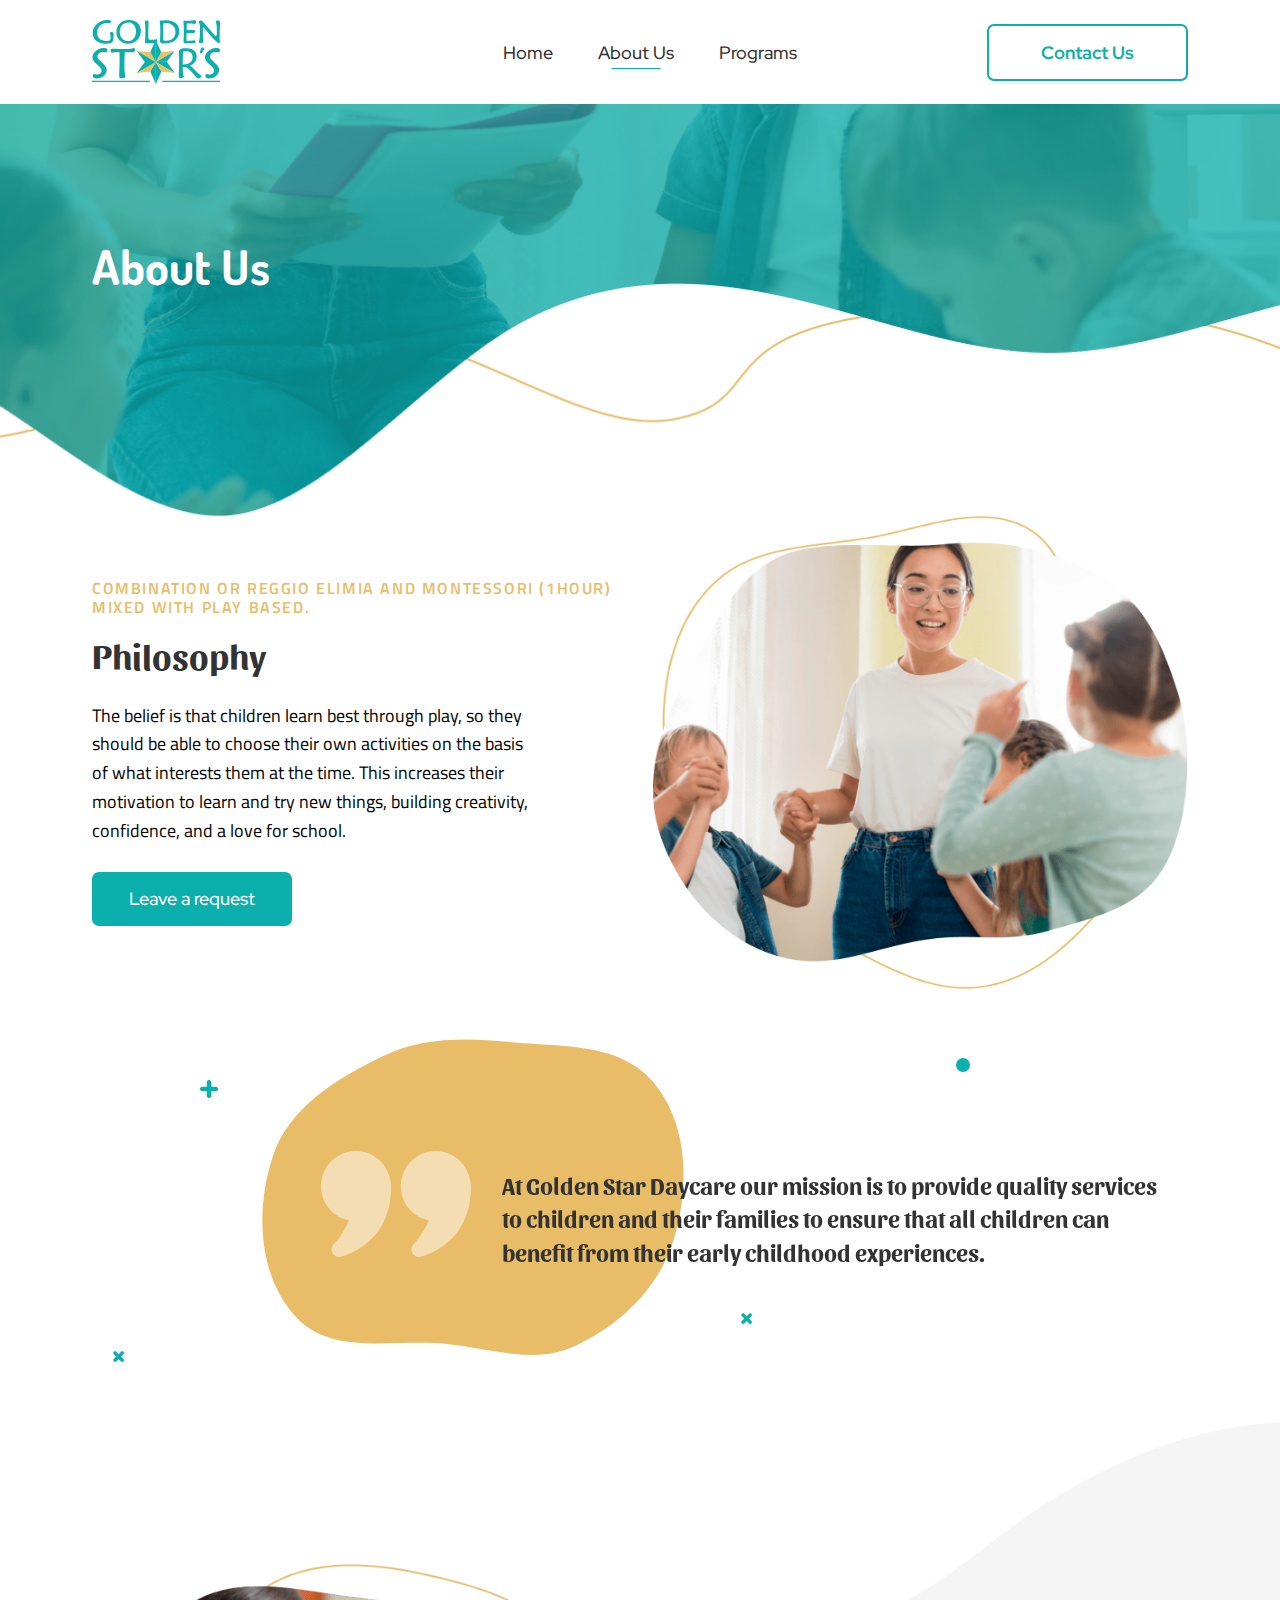
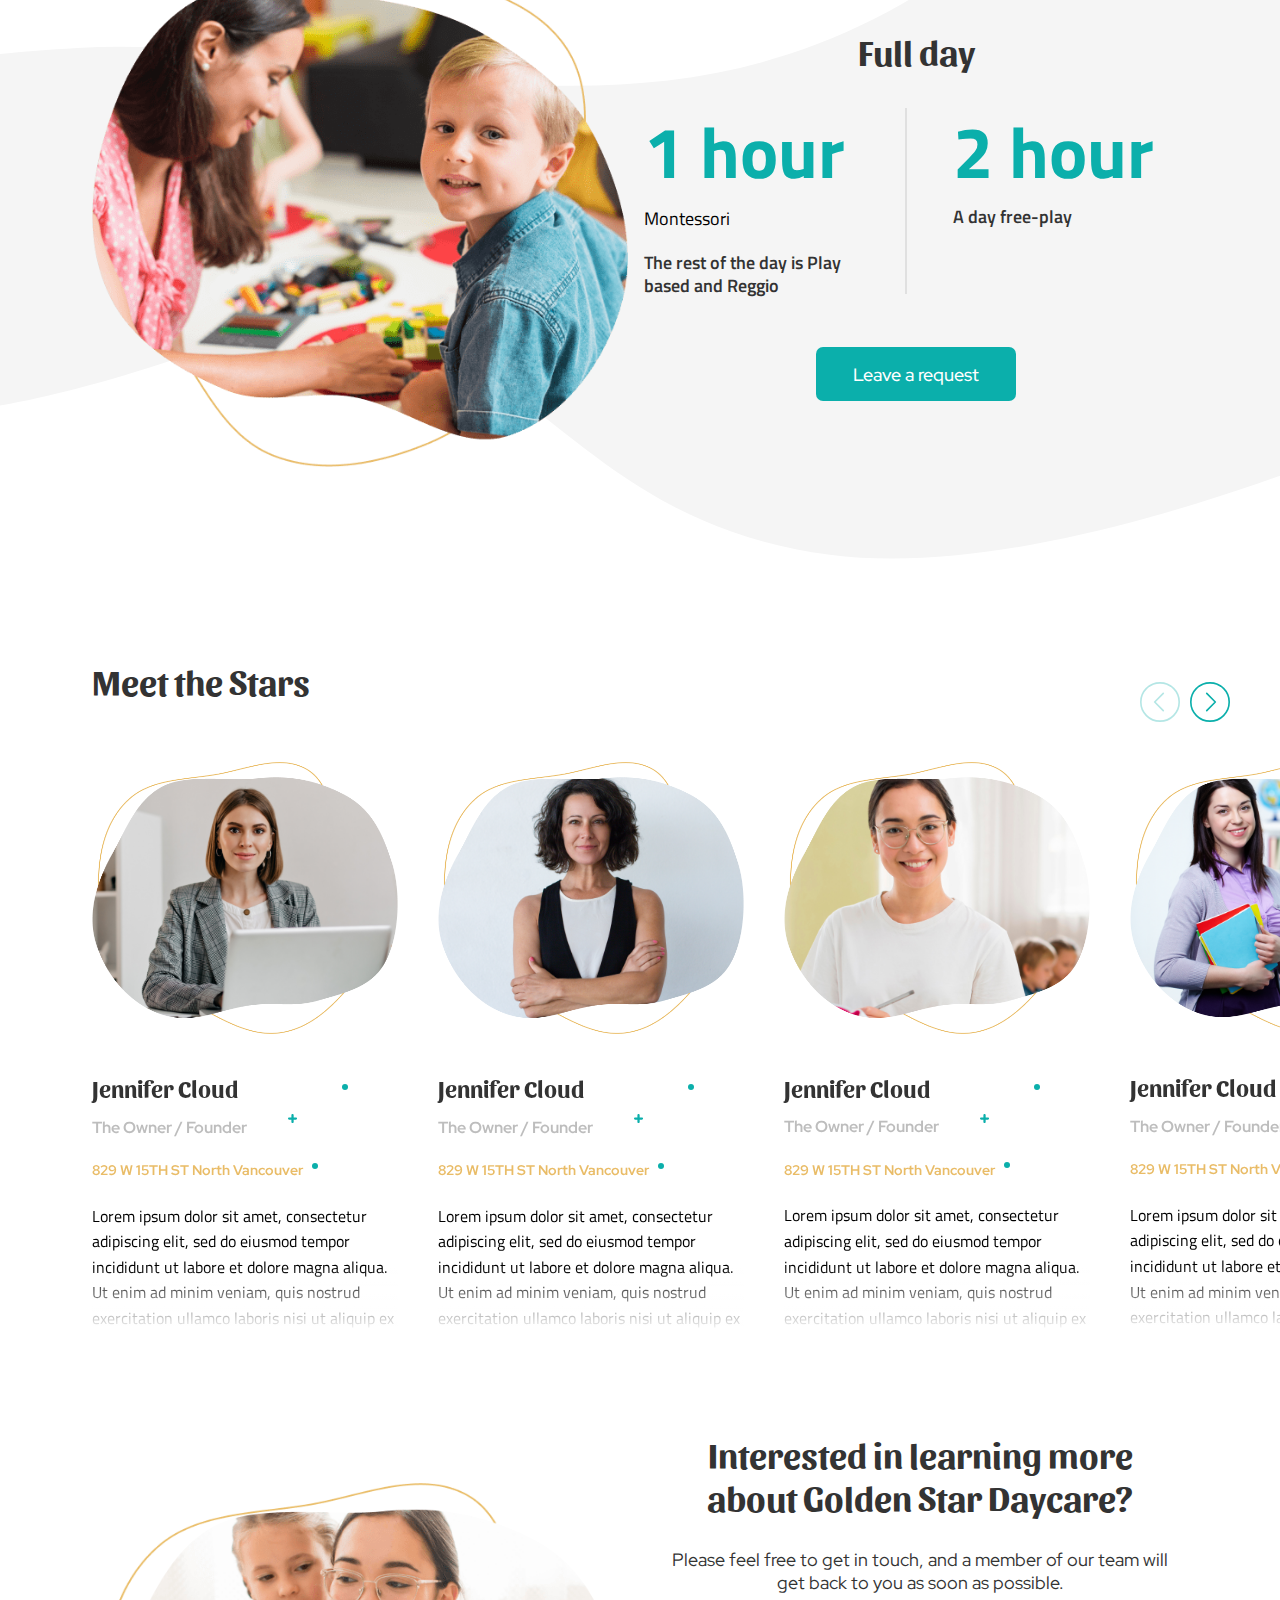
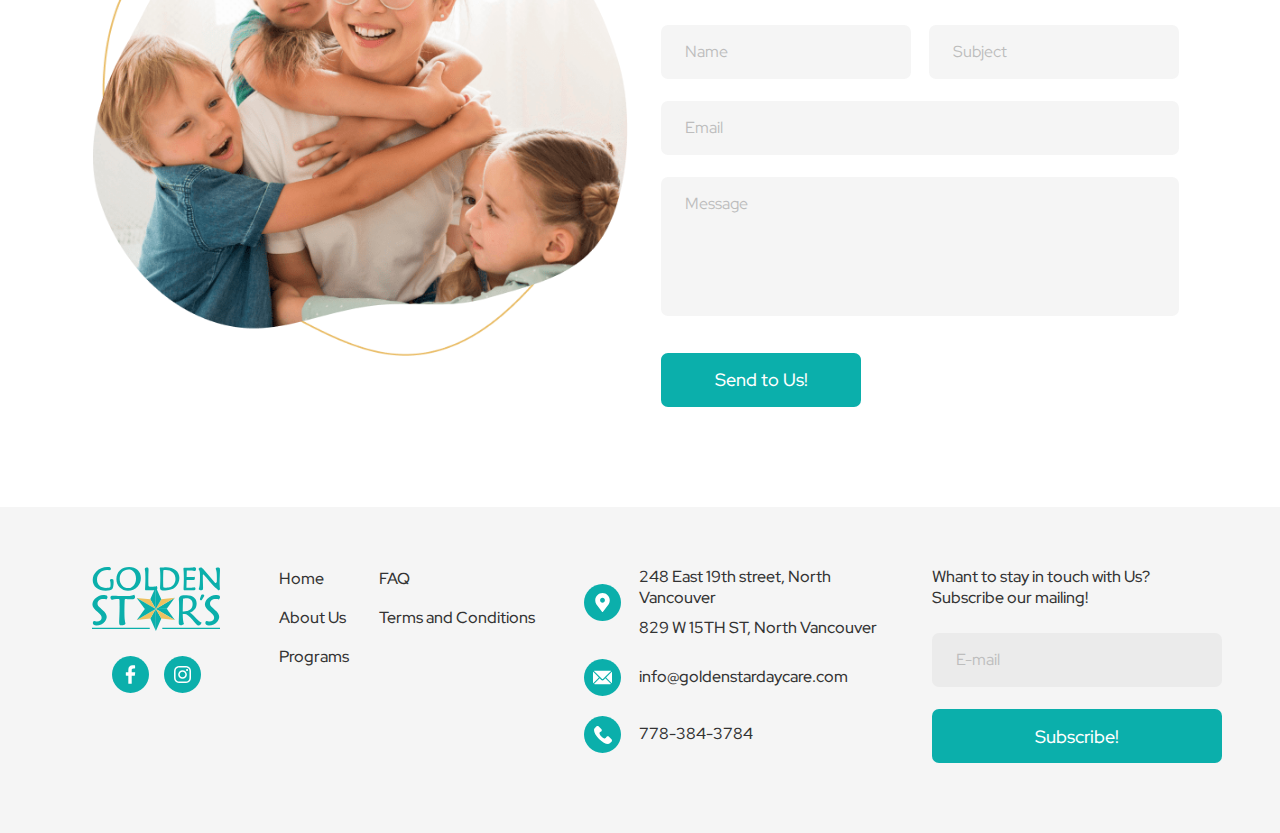
==== commit 3d92f077: "fix" ====
--- a/about.html
+++ b/about.html
@@ -212,84 +212,265 @@
     </div>
   </section>
 
-  <section class="about-curriculum">
-    <div class="container">
-      <div class="row align-items-center">
-        <div class="col-lg-5">
-          <div class="about-curriculum__content">
-            <div class="about-curriculum__title section-title">
-              <h2>
-                Curriculum
-              </h2>
-            </div>
-            <div class="about-curriculum__text section-text">
-              <p>
-                Our programs strive to foster the development of the whole child socially, physically, intellectually,
-                creativity, and emotionally
-              </p>
-            </div>
-            <div class="about-curriculum__text__btn section-btn">
-              <a href="about.html">
-                Learn more
-              </a>
-            </div>
-          </div>
-        </div>
-        <div class="col-lg-7  d-flex justify-content-end">
-          <div class="about-curriculum__box">
-            <ul>
-              <li>Sleep therapy</li>
-              <li>Music therapy</li>
-              <li>Creative arts program
-                <span>(drawing & painting in creative ways)</span>
-              </li>
-              <li>Clay & sculpture</li>
-              <li>Performing arts
-                <span>
-                  (dancing, performing and singing - musical theatre)
-                </span>
-              </li>
-            </ul>
-
-            <ul>
-              <li>Neighbourhood walks</li>
-              <li>Outdoor play</li>
-              <li>Pre-reading & writing classes</li>
-              <li>Clay & sculpture</li>
-              <li>Math & science</li>
-              <li>Sensory play
-                <span>
-                  (water play, sand play)
-                </span>
-              </li>
-            </ul>
-
-            <ul>
-              <li>Little chef program
-                <span>(kids get to bake, make pizza, or their own snacks)</span>
-              </li>
-              <li>Forest education</li>
-              <li>Mindfullness</li>
-              <li>
-                Story time
-              </li>
-            </ul>
-
-            <ul>
-              <li>Dramatic play</li>
-              <li>Music and movement</li>
-              <li>Yoga moves</li>
-              <li>Building and construction hour</li>
-              <li>Focus with sounds / connect to the roots</li>
-              <li>Connect to chakras</li>
-            </ul>
-
-          </div>
-        </div>
-      </div>
-
+  <section class="about-slider">
+    <div class="container">
+      <div class="about-slider__title section-title">
+        <h2>
+          Meet the Stars
+        </h2>
+      </div>
+    </div>
+
+    <div class="slider__wrapper">
+      <div class="about-slider__inner">
+
+        <div class="about-slider__item-wrapper">
+          <div class="about-slider__item">
+            <div class="contact__img">
+              <img class="contact__img-frame" src="img/contact_img_frame.png" alt="image">
+              <img class="contact__main-img" src="img/about_slider1.png" alt="image">
+            </div>
+            <div class="about-slider__item-content">
+              <div class="about-slider__item-info">
+                <img src="img/info_pos2.svg" alt="img" class="about-slider__item-frame">
+                <div class="about-slider__item-name">
+                  <h3>
+                    Jennifer Cloud 
+                  </h3>
+                </div>
+                <div class="about-slider__item-post">
+                  The Owner / Founder
+                </div>
+                <div class="about-slider__item-adress">
+                  829 W 15TH ST North Vancouver
+                </div>
+              </div>
+              <div class="about-slider__item-text">
+                <p>
+                  Lorem ipsum dolor sit amet, consectetur adipiscing elit, sed do eiusmod tempor incididunt ut labore et dolore magna aliqua. Ut enim ad minim veniam, quis nostrud exercitation ullamco laboris nisi ut aliquip ex 
+                </p>
+              </div>
+            </div>
+
+          </div>
+        </div>
+
+        <div class="about-slider__item-wrapper">
+          <div class="about-slider__item">
+            <div class="contact__img">
+              <img class="contact__img-frame" src="img/contact_img_frame.png" alt="image">
+              <img class="contact__main-img" src="img/about_slider2.png" alt="image">
+            </div>
+            <div class="about-slider__item-content">
+              <div class="about-slider__item-info">
+                <img src="img/info_pos2.svg" alt="img" class="about-slider__item-frame">
+                <div class="about-slider__item-name">
+                  <h3>
+                    Jennifer Cloud 
+                  </h3>
+                </div>
+                <div class="about-slider__item-post">
+                  The Owner / Founder
+                </div>
+                <div class="about-slider__item-adress">
+                  829 W 15TH ST North Vancouver
+                </div>
+              </div>
+              <div class="about-slider__item-text">
+                <p>
+                  Lorem ipsum dolor sit amet, consectetur adipiscing elit, sed do eiusmod tempor incididunt ut labore et dolore magna aliqua. Ut enim ad minim veniam, quis nostrud exercitation ullamco laboris nisi ut aliquip ex 
+                </p>
+              </div>
+            </div>
+          </div>
+        </div>
+
+        <div class="about-slider__item-wrapper">
+          <div class="about-slider__item">
+            <div class="contact__img">
+              <img class="contact__img-frame" src="img/contact_img_frame.png" alt="image">
+              <img class="contact__main-img" src="img/about_slider3.png" alt="image">
+            </div>
+            <div class="about-slider__item-content">
+              <div class="about-slider__item-info">
+                <img src="img/info_pos2.svg" alt="img" class="about-slider__item-frame">
+                <div class="about-slider__item-name">
+                  <h3>
+                    Jennifer Cloud 
+                  </h3>
+                </div>
+                <div class="about-slider__item-post">
+                  The Owner / Founder
+                </div>
+                <div class="about-slider__item-adress">
+                  829 W 15TH ST North Vancouver
+                </div>
+              </div>
+              <div class="about-slider__item-text">
+                <p>
+                  Lorem ipsum dolor sit amet, consectetur adipiscing elit, sed do eiusmod tempor incididunt ut labore et dolore magna aliqua. Ut enim ad minim veniam, quis nostrud exercitation ullamco laboris nisi ut aliquip ex 
+                </p>
+              </div>
+            </div>
+          </div>
+        </div>
+
+        <div class="about-slider__item-wrapper">
+          <div class="about-slider__item">
+            <div class="contact__img">
+              <img class="contact__img-frame" src="img/contact_img_frame.png" alt="image">
+              <img class="contact__main-img" src="img/about_slider4.png" alt="image">
+            </div>
+            <div class="about-slider__item-content">
+              <div class="about-slider__item-info">
+                <img src="img/info_pos2.svg" alt="img" class="about-slider__item-frame">
+                <div class="about-slider__item-name">
+                  <h3>
+                    Jennifer Cloud 
+                  </h3>
+                </div>
+                <div class="about-slider__item-post">
+                  The Owner / Founder
+                </div>
+                <div class="about-slider__item-adress">
+                  829 W 15TH ST North Vancouver
+                </div>
+              </div>
+              <div class="about-slider__item-text">
+                <p>
+                  Lorem ipsum dolor sit amet, consectetur adipiscing elit, sed do eiusmod tempor incididunt ut labore et dolore magna aliqua. Ut enim ad minim veniam, quis nostrud exercitation ullamco laboris nisi ut aliquip ex 
+                </p>
+              </div>
+            </div>
+          </div>
+        </div>
+
+        <div class="about-slider__item-wrapper">
+          <div class="about-slider__item">
+            <div class="contact__img">
+              <img class="contact__img-frame" src="img/contact_img_frame.png" alt="image">
+              <img class="contact__main-img" src="img/about_slider1.png" alt="image">
+            </div>
+            <div class="about-slider__item-content">
+              <div class="about-slider__item-info">
+                <img src="img/info_pos2.svg" alt="img" class="about-slider__item-frame">
+                <div class="about-slider__item-name">
+                  <h3>
+                    Jennifer Cloud 
+                  </h3>
+                </div>
+                <div class="about-slider__item-post">
+                  The Owner / Founder
+                </div>
+                <div class="about-slider__item-adress">
+                  829 W 15TH ST North Vancouver
+                </div>
+              </div>
+              <div class="about-slider__item-text">
+                <p>
+                  Lorem ipsum dolor sit amet, consectetur adipiscing elit, sed do eiusmod tempor incididunt ut labore et dolore magna aliqua. Ut enim ad minim veniam, quis nostrud exercitation ullamco laboris nisi ut aliquip ex 
+                </p>
+              </div>
+            </div>
+
+          </div>
+        </div>
+
+        <div class="about-slider__item-wrapper">
+          <div class="about-slider__item">
+            <div class="contact__img">
+              <img class="contact__img-frame" src="img/contact_img_frame.png" alt="image">
+              <img class="contact__main-img" src="img/about_slider2.png" alt="image">
+            </div>
+            <div class="about-slider__item-content">
+              <div class="about-slider__item-info">
+                <img src="img/info_pos2.svg" alt="img" class="about-slider__item-frame">
+                <div class="about-slider__item-name">
+                  <h3>
+                    Jennifer Cloud 
+                  </h3>
+                </div>
+                <div class="about-slider__item-post">
+                  The Owner / Founder
+                </div>
+                <div class="about-slider__item-adress">
+                  829 W 15TH ST North Vancouver
+                </div>
+              </div>
+              <div class="about-slider__item-text">
+                <p>
+                  Lorem ipsum dolor sit amet, consectetur adipiscing elit, sed do eiusmod tempor incididunt ut labore et dolore magna aliqua. Ut enim ad minim veniam, quis nostrud exercitation ullamco laboris nisi ut aliquip ex 
+                </p>
+              </div>
+            </div>
+          </div>
+        </div>
+
+        <div class="about-slider__item-wrapper">
+          <div class="about-slider__item">
+            <div class="contact__img">
+              <img class="contact__img-frame" src="img/contact_img_frame.png" alt="image">
+              <img class="contact__main-img" src="img/about_slider3.png" alt="image">
+            </div>
+            <div class="about-slider__item-content">
+              <div class="about-slider__item-info">
+                <img src="img/info_pos2.svg" alt="img" class="about-slider__item-frame">
+                <div class="about-slider__item-name">
+                  <h3>
+                    Jennifer Cloud 
+                  </h3>
+                </div>
+                <div class="about-slider__item-post">
+                  The Owner / Founder
+                </div>
+                <div class="about-slider__item-adress">
+                  829 W 15TH ST North Vancouver
+                </div>
+              </div>
+              <div class="about-slider__item-text">
+                <p>
+                  Lorem ipsum dolor sit amet, consectetur adipiscing elit, sed do eiusmod tempor incididunt ut labore et dolore magna aliqua. Ut enim ad minim veniam, quis nostrud exercitation ullamco laboris nisi ut aliquip ex 
+                </p>
+              </div>
+            </div>
+          </div>
+        </div>
+
+        <div class="about-slider__item-wrapper">
+          <div class="about-slider__item">
+            <div class="contact__img">
+              <img class="contact__img-frame" src="img/contact_img_frame.png" alt="image">
+              <img class="contact__main-img" src="img/about_slider4.png" alt="image">
+            </div>
+            <div class="about-slider__item-content">
+              <div class="about-slider__item-info">
+                <img src="img/info_pos2.svg" alt="img" class="about-slider__item-frame">
+                <div class="about-slider__item-name">
+                  <h3>
+                    Jennifer Cloud 
+                  </h3>
+                </div>
+                <div class="about-slider__item-post">
+                  The Owner / Founder
+                </div>
+                <div class="about-slider__item-adress">
+                  829 W 15TH ST North Vancouver
+                </div>
+              </div>
+              <div class="about-slider__item-text">
+                <p>
+                  Lorem ipsum dolor sit amet, consectetur adipiscing elit, sed do eiusmod tempor incididunt ut labore et dolore magna aliqua. Ut enim ad minim veniam, quis nostrud exercitation ullamco laboris nisi ut aliquip ex 
+                </p>
+              </div>
+            </div>
+          </div>
+        </div>
+
+      </div>
     </div>
   </section>
+
+
 
   <section class="contact">
     <div class="container">
@@ -366,14 +547,14 @@
               </li>
             </ul>
             <ul>
+              <!-- <li>
+                <a href="#">Careers</a>
+              </li> -->
               <li>
-                <a href="#">Careers</a>
+                <a href="faq.html">FAQ</a>
               </li>
               <li>
-                <a href="#">FAQ</a>
-              </li>
-              <li>
-                <a href="#">Terms and Conditions</a>
+                <a href="terms-and-conditions.html">Terms and Conditions</a>
               </li>
             </ul>
           </div>
@@ -381,13 +562,11 @@
         <div class="col-xl-4 col-sm-7">
           <div class="footer__info">
             <div class="footer__info-item">
-              <a href="#">
-                <img src="img/footer__loc.svg" alt="image">
-                <div class="adress">
-                  <span>248 East 19th street, North Vancouver</span>
-                  <span>829 W 15TH ST, North Vancouver</span>
-                </div>
-              </a>
+              <img src="img/footer__loc.svg" alt="image">
+              <div class="adress">
+                <a href="https://goo.gl/maps/PLMb27pJDvy2GBzn8" target="_blank" >248 East 19th street, North Vancouver</a>
+                <a href="https://goo.gl/maps/Suq49wQaFXpgg6pw9" target="_blank">829 W 15TH ST, North Vancouver</a>
+              </div>
             </div>
             <div class="footer__info-item">
               <a href="mailto:info@goldenstardaycare.com">
@@ -396,7 +575,7 @@
               </a>
             </div>
             <div class="footer__info-item">
-              <a href="tel: 7783843784 ">
+              <a href="tel:7783843784">
                 <img src="img/footer__phone.svg" alt="image">
                 778-384-3784
               </a>
--- a/css/style.css
+++ b/css/style.css
@@ -1 +1 @@
-@import url("https://fonts.googleapis.com/css2?family=Red+Hat+Display:wght@400;500;700&display=swap");@import url("https://fonts.googleapis.com/css2?family=Sansita:wght@800&display=swap");@import url("https://fonts.googleapis.com/css2?family=Dosis&family=Sansita:wght@800&display=swap");@import url("https://fonts.googleapis.com/css2?family=Titillium+Web:wght@400;600;700&display=swap");html{-webkit-box-sizing:border-box;box-sizing:border-box}*,:after,:before{-webkit-box-sizing:inherit;box-sizing:inherit}body,html{height:100%}a{text-decoration:none}a:hover{color:inherit}button:focus,input:focus{outline:transparent}li,ul{margin:0;padding:0;list-style:none}h1,h2,h3,h4,h5,h6,li,ol,p,ul{margin:0;padding:0}body{position:relative;overflow-x:hidden;min-width:320px;max-width:100vw;background:#fff;font-family:"Red Hat Display",sans-serif;font-weight:normal;font-style:normal;cursor:default}.container{padding:0 22px}.section-title h2{font-family:"Sansita",sans-serif;font-style:normal;font-weight:bold;font-size:36px;line-height:120%;color:#333333}.section-text p{font-size:18px;line-height:160%;color:#000}.section-text span{color:#0BAFAB}.section-btn a{height:54px;width:200px;display:-webkit-box;display:-ms-flexbox;display:flex;-webkit-box-pack:center;-ms-flex-pack:center;justify-content:center;-webkit-box-align:center;-ms-flex-align:center;align-items:center;background:#0bafab;border-radius:7px;font-weight:500;font-size:18px;line-height:150%;color:#ffffff;-webkit-transition:0.3s;transition:0.3s}.section-btn a:hover{background-color:#3cd4d2}.menu-active{position:relative}.menu-active:after{content:"";position:absolute;width:49px;height:1px;background:#0BAFAB;left:50%;bottom:-5px;-webkit-transform:translate(-50%);transform:translate(-50%)}.header{height:104px;display:-webkit-box;display:-ms-flexbox;display:flex;-webkit-box-align:center;-ms-flex-align:center;align-items:center;position:fixed;z-index:99;top:0;width:100%;-webkit-transition:0.3s;transition:0.3s;background-color:#fff}#header{background-color:rgba(255,255,255,0)}.header__logo{max-width:128px}.header__logo img{width:100%;background-size:cover;background-position:center;background-repeat:no-repeat}.header__box{display:-webkit-box;display:-ms-flexbox;display:flex;-webkit-box-pack:end;-ms-flex-pack:end;justify-content:end;-webkit-box-align:center;-ms-flex-align:center;align-items:center}.burger-menu{display:none}.header__mobile{display:none}.header__menu{text-align:right;margin-right:300px}.header__menu li{display:inline-block}.header__menu li+li{margin-left:42px}.header__menu a{font-weight:500;font-size:18px;line-height:150%;color:#333333;-webkit-transition:0.3s;transition:0.3s}.header__menu a:hover{color:rgba(11,175,171,0.8)}.header__btn{text-align:right}.header__btn a{font-weight:bold;font-size:18px;line-height:150%;color:#0bafab;padding:13px 52px;border:2px solid #0bafab;border-radius:7px;text-transform:capitalize;-webkit-transition:all 0.3s;transition:all 0.3s;display:inline-block}.header__btn a:hover{background-color:rgba(11,175,171,0.8);color:#fff;border-color:rgba(11,175,171,0.1)}.main__inner{position:relative;height:100vh;display:-webkit-box;display:-ms-flexbox;display:flex;-webkit-box-align:center;-ms-flex-align:center;align-items:center;margin-bottom:100px}.main__inner .frame{content:"";width:89px;height:243px;position:absolute;left:20%;bottom:0;z-index:-1}.main__item-img{position:absolute;top:0;right:0}.main__wrapper{width:100%;display:-webkit-box;display:-ms-flexbox;display:flex;-webkit-box-align:center;-ms-flex-align:center;align-items:center;position:relative}.down__btn{position:absolute;bottom:-100px;left:0;-webkit-animation:slide 1.2s infinite ease-in;animation:slide 1.2s infinite ease-in}.down__btn img{background-size:contain}@-webkit-keyframes slide{0%{bottom:-100px}to{bottom:-120px;opacity:0}}@keyframes slide{0%{bottom:-100px}to{bottom:-120px;opacity:0}}.main__item-content{max-width:480px;position:relative;z-index:22}.main__item-title{margin-bottom:36px}.main__item-title h1{font-family:"Sansita",sans-serif;font-style:normal;font-weight:bold;font-size:48px;line-height:120%;color:#333333}.main__item-title span{color:#0bafab}.main__item-subtitle{margin-bottom:36px;max-width:419px}.main__item-subtitle p{font-size:20px;line-height:140%;color:#333333}.slider-wrapper{position:absolute;width:62%;top:0;right:0;height:auto}.main__img-bg{position:absolute;background-repeat:no-repeat;background-size:cover;width:100%;height:100%;z-index:2}.main__slider-item{width:100%;height:auto}.main__item-img{position:relative;height:100%}.main__img{width:100%;height:100%}.slick-dots{background-color:#fff;width:5px;background-color:rgba(255,255,255,0.7);border-radius:2px;position:absolute;z-index:9;top:45%;right:300px}.slick-dots li.slick-active{background:#0bafab;border-radius:2px}.slick-dots button{opacity:0}.about{padding:40px 0;position:relative;z-index:2}.about__wrapper-img{position:relative;max-width:620px;height:auto}.about__frame{position:absolute;top:0;left:0;width:100%;height:100%}.about__img{width:100%;height:100%;padding:2px 0;background-size:cover}.about__img-link{position:absolute;bottom:25px;right:35px;-webkit-transition:0.3s;transition:0.3s}.about__img-link img{width:78px;height:78px}.about__img-link:hover{-webkit-filter:brightness(90%);filter:brightness(90%)}.about__content{max-width:550px;width:100%;position:relative;overflow:hidden}.about__content .frame{position:absolute;right:0;top:25px;height:243px;width:89px;z-index:-1}.about__title{margin-bottom:25px}.about__text{margin-bottom:26px}.info{padding:120px 0;position:relative;overflow:hidden}.info .frame{position:absolute}.info .col-xxl-4:first-child .info__item-bg{left:-20px}.info .col-xxl-4:first-child .info__item:hover .info__item-pos2{top:30px;right:90px}.info .col-xxl-4:first-child .info__item:hover .info__item-img:before{position:absolute;left:5px;top:40px;width:9px;height:9px}.info .col-xxl-4:first-child .info__item-pos2{position:absolute;top:40px;right:110px;-webkit-transition:0.7s;transition:0.7s}.info .col-xxl-4:first-child .info__item-img:before{content:"";position:absolute;left:0px;top:30px;background:#0bafab;width:6px;height:6px;border-radius:50%;-webkit-transition:1s;transition:1s}.info .col-xxl-4:nth-child(2) .info__item:hover .info__item-pos1{top:-30px;left:30%}.info .col-xxl-4:nth-child(2) .info__item:hover .info__item-pos2{bottom:-40px;left:40%}.info .col-xxl-4:nth-child(2) .info__item:hover .info__item-img:before{left:-30px;bottom:-20px;width:10px;height:10px}.info .col-xxl-4:nth-child(2) .info__item:hover .info__item-img:after{right:40px;top:25%;background:#0bafab;width:8px;height:8px}.info .col-xxl-4:nth-child(2) .info__item-pos1{position:absolute;top:-20px;left:20%;-webkit-transition:0.7s;transition:0.7s}.info .col-xxl-4:nth-child(2) .info__item-pos2{position:absolute;bottom:-20px;left:20%;-webkit-transition:0.7s;transition:0.7s}.info .col-xxl-4:nth-child(2) .info__item-img:before{content:"";position:absolute;left:-20px;bottom:10px;background:#0bafab;width:6px;height:6px;border-radius:50%;-webkit-transition:1s;transition:1s}.info .col-xxl-4:nth-child(2) .info__item-img:after{content:"";position:absolute;right:85px;top:45%;background:#0bafab;width:6px;height:6px;border-radius:50%;-webkit-transition:1s;transition:1s}.info .col-xxl-4:nth-child(3) .info__item:hover .info__item-img:before{left:-20px;top:-20px;width:10px;height:10px}.info .col-xxl-4:nth-child(3) .info__item:hover .info__item-pos1{position:absolute;bottom:-30px;left:10%}.info .col-xxl-4:nth-child(3) .info__item:hover .info__item-pos2{top:0px;right:80px;-webkit-transition:1s;transition:1s}.info .col-xxl-4:nth-child(3) .info__item-img:before{content:"";position:absolute;left:-10px;top:-10px;background:#0bafab;width:6px;height:6px;border-radius:50%;-webkit-transition:0.7s;transition:0.7s}.info .col-xxl-4:nth-child(3) .info__item-pos1{position:absolute;bottom:-20px;left:15%;-webkit-transition:0.7s;transition:0.7s}.info .col-xxl-4:nth-child(3) .info__item-pos2{position:absolute;top:20px;right:100px;-webkit-transition:0.7s;transition:0.7s}.info__item{position:relative;padding:65px 0;width:100%;max-height:465px;max-width:410px;margin:0 auto;background-position:center;background-size:cover;background-repeat:no-repeat}.info__item-content{width:215px;margin-left:120px;height:300px}.info__item-img{margin-bottom:40px;position:relative}.info__item-img img{background-size:contain}.info__item-title{margin-bottom:26px}.info__item-title h3{font-family:"Sansita",sans-serif;font-weight:bold;font-size:24px;line-height:120%;color:#333333}.info__item-text{margin-bottom:26px;max-width:230px}.info__item-text p{font-size:18px;line-height:150%;color:#333333}.info__item-btn{margin-left:120px;width:200px}.contact{padding:50px 0 100px}.contact__img{max-width:597px;width:100%;height:auto;position:relative}.contact__img-frame{position:absolute;z-index:-1;top:0;left:0;width:100%;height:100%}.contact__main-img{position:relative;z-index:-2;width:100%;background-size:cover;height:auto;background-position:center;padding:2px 0}.contact__form{max-width:518px;margin:0 auto}.contact__title{text-align:center;margin-bottom:30px}.contact__subtitle{text-align:center;margin-bottom:30px}.contact__subtitle p{font-size:18px;line-height:130%;color:#333333}.contact__form-name,.contact__form-subject{max-width:250px;width:100%}.contact__form-name{margin-right:15px}.contact__form-group{width:100%;display:-webkit-box;display:-ms-flexbox;display:flex;-webkit-box-pack:justify;-ms-flex-pack:justify;justify-content:space-between}.contact__form-email,textarea{width:100%}input{margin-bottom:22px}textarea{margin-bottom:30px;height:139px;resize:none}textarea:focus-visible{outline:none}input,textarea{padding:15px 24px;background:#f5f5f5;border-radius:7px;border:none}input::-webkit-input-placeholder,textarea::-webkit-input-placeholder{color:#bdbdbd}input::-moz-placeholder,textarea::-moz-placeholder{color:#bdbdbd}input:-ms-input-placeholder,textarea:-ms-input-placeholder{color:#bdbdbd}input::-ms-input-placeholder,textarea::-ms-input-placeholder{color:#bdbdbd}input::placeholder,textarea::placeholder{color:#bdbdbd}input:focus,textarea:focus{color:#bdbdbd}input:focus::-webkit-input-placeholder,textarea:focus::-webkit-input-placeholder{opacity:0}input:focus::-moz-placeholder,textarea:focus::-moz-placeholder{opacity:0}input:focus:-ms-input-placeholder,textarea:focus:-ms-input-placeholder{opacity:0}input:focus::-ms-input-placeholder,textarea:focus::-ms-input-placeholder{opacity:0}input:focus::placeholder,textarea:focus::placeholder{opacity:0}.contact__form-btn{height:54px;width:200px;display:-webkit-box;display:-ms-flexbox;display:flex;-webkit-box-pack:center;-ms-flex-pack:center;justify-content:center;-webkit-box-align:center;-ms-flex-align:center;align-items:center;background:#0bafab;border-radius:7px;font-weight:500;font-size:18px;line-height:150%;color:#ffffff;border:none;-webkit-transition:0.3s;transition:0.3s}.contact__form-btn:hover{background-color:#3cd4d2}.footer{padding:60px 0 70px;background:#f5f5f5}.footer__logo{margin-bottom:25px}.footer__logo img{width:128px;height:auto;background-size:cover}.footer__social{display:-webkit-box;display:-ms-flexbox;display:flex;width:128px;-webkit-box-pack:center;-ms-flex-pack:center;justify-content:center}.footer__social img{-webkit-transition:all 0.3s;transition:all 0.3s}.footer__social a:hover img{opacity:0.7}.footer__social-item:first-child{margin-right:15px}.footer__menu{max-width:280px;width:100%;display:-webkit-box;display:-ms-flexbox;display:flex;-webkit-box-pack:justify;-ms-flex-pack:justify;justify-content:space-between}.footer__menu ul{text-align:left}.footer__menu li+li{padding-top:15px}.footer__menu a{font-weight:500;font-size:16px;line-height:150%;color:#333333;-webkit-transition:all 0.3s;transition:all 0.3s}.footer__menu a:hover{color:rgba(11,175,171,0.8)}.footer__info{max-width:340px;margin-left:25px}.footer__info-item{width:100%;font-weight:500;font-size:16px;line-height:130%;color:#333333}.footer__info-item img{-webkit-transition:all 0.3s;transition:all 0.3s}.footer__info-item a:hover img{opacity:0.7}.footer__info-item a{color:inherit;display:-webkit-box;display:-ms-flexbox;display:flex;-webkit-box-align:center;-ms-flex-align:center;align-items:center}.footer__info-item+.footer__info-item{padding-top:20px}.footer__info-item img{margin-right:18px;width:37px;background-size:cover}.footer__info-item span{display:block;max-width:286px}.footer__form{width:290px}.footer__form input{background:#ebebeb;width:100%}.footer__form-title{font-weight:500;font-size:16px;line-height:130%;color:#333333;margin-bottom:25px;max-width:250px}.footer__form-btn{height:54px;width:100%;display:-webkit-box;display:-ms-flexbox;display:flex;-webkit-box-pack:center;-ms-flex-pack:center;justify-content:center;-webkit-box-align:center;-ms-flex-align:center;align-items:center;background:#0bafab;border-radius:7px;font-weight:500;font-size:18px;line-height:150%;color:#ffffff;-webkit-transition:0.3s;transition:0.3s;border:none}.footer__form-btn:hover{background-color:#3cd4d2}.page-top{width:100%;background-size:cover;background-position:center;padding:134px 0 220px;margin-top:104px}.page-top__title h1{font-weight:bold;font-size:48px;line-height:120%;color:#ffffff;font-family:"Dosis",sans-serif;text-transform:capitalize}.about-philosophy{margin-bottom:50px}.about__subtitle h4{font-family:"Titillium Web",sans-serif;font-weight:600;font-size:16px;line-height:120%;letter-spacing:0.1em;text-transform:uppercase;color:#e9bc67;margin-bottom:16px}.about-philosophy .about__text p{color:#000;max-width:440px;font-family:"Titillium Web",sans-serif}.about-article{overflow:hidden}.about-article__box{position:relative}.about-article__box .frame{position:absolute;width:100%;height:380px}.about-article__box #scene4{width:100%;height:100%}.about-article__box .about-article-pos2{position:absolute!important;top:70%!important;left:60%!important}.about-article__box .about-article-pos2 img{width:12px;height:12px;background-size:cover}.about-article__box .about-article-pos1{position:absolute!important;top:80%!important;left:20px!important}.about-article__box .about-article-pos1 img{width:12px;height:12px;background-size:cover}.about-article__box .about-article-pos3{position:absolute!important;top:10%!important;left:10%!important}.about-article__box .about-article-pos3 img{width:20px;height:20px;background-size:cover}.about-article__box .about-article-pos4{width:14px;height:14px;border-radius:50%;background:#0BAFAB;position:absolute!important;top:5%!important;left:80%!important}.about-article__box{max-width:1080px;width:100%;height:auto;background-position:center;background-size:cover}.about-article__text{padding:130px 0 152px;display:-webkit-box;display:-ms-flexbox;display:flex;-webkit-box-pack:end;-ms-flex-pack:end;justify-content:end;position:relative}.about-article__text:after{content:"";position:absolute;top:0;left:170px;background-image:url(../img/about_article__text_bg.svg);width:422px;height:317px;background-size:cover;z-index:-1}.about-article__text p{font-family:"Sansita",sans-serif;font-weight:bold;font-size:24px;line-height:140%;color:#333333;max-width:670px}.about-info{padding:238px 0 125px;width:100%;background-position:center;background-size:cover;background-repeat:no-repeat}.about-info__title{margin-bottom:36px;text-align:center}.about-info__box{width:544px;display:-webkit-box;display:-ms-flexbox;display:flex;-webkit-box-pack:justify;-ms-flex-pack:justify;justify-content:space-between;margin-bottom:50px;position:relative}.about-info__box:after{content:"";position:absolute;width:2px;height:186px;left:48%;background:#e0e0e0}.about-info__item{font-family:"Titillium Web",sans-serif;font-size:18px;width:235px}.about-info__item h3{font-style:normal;font-weight:bold;font-size:72px;line-height:120%;color:#0bafab;margin-bottom:10px}.about-info__item span{font-weight:normal;font-size:18px;line-height:160%;color:#000000;margin-bottom:17px;display:block}.about-info__item p{font-weight:600;line-height:130%;color:#333333}.about-info__btn{width:200px;margin:0 auto}.about-curriculum{padding:150px 0;overflow:hidden}.about-curriculum__content{max-width:428px;width:100%}.about-curriculum__title{margin-bottom:20px}.about-curriculum__text p{font-family:"Titillium Web",sans-serif;font-weight:400;margin-bottom:26px}.about-curriculum__box{padding-top:30px;width:755px;display:-webkit-box;display:-ms-flexbox;display:flex;padding-left:50px;-webkit-box-pack:justify;-ms-flex-pack:justify;justify-content:space-between;-ms-flex-wrap:wrap;flex-wrap:wrap;position:relative}.about-curriculum__box:after{position:absolute;content:"";background-image:url(../img/about_curriculum__box.svg);width:628px;height:540px;background-size:cover;z-index:-1;top:0;left:0}.about-curriculum__box ul{margin-bottom:35px;width:38%}.about-curriculum__box ul:nth-child(2n){width:58%}.about-curriculum__box ul li{padding-left:23px;position:relative;font-family:"Titillium Web",sans-serif;font-weight:600;font-size:20px;line-height:160%;color:#333333;margin-bottom:5px}.about-curriculum__box ul li:before{content:"";position:absolute;width:14px;height:14px;top:9px;left:0;background-image:url(../img/about_curriculum_before.svg)}.about-curriculum__box ul span{display:block;font-size:16px;line-height:130%;max-width:250px;color:rgba(51,51,51,0.6)}.contact-form{padding:95px 0 50px}.contact-info{padding:60px 0}.contact-info__title{position:relative}.contact-info__title:after{content:"";position:absolute;top:-110px;right:60px;z-index:-1;width:89px;height:243px;-webkit-transform:rotate(90deg);transform:rotate(90deg);background-image:url(../img/Frame.svg)}.contact-info__title span{color:#0bafab}.contact-info__widget{margin-left:50px;background-image:url(../img/contact_info_img.svg);background-repeat:no-repeat;background-position:center;background-size:cover;width:423px;height:391px;display:-webkit-box;display:-ms-flexbox;display:flex;-webkit-box-align:center;-ms-flex-align:center;align-items:center;-webkit-box-pack:center;-ms-flex-pack:center;justify-content:center;font-family:"Titillium Web",sans-serif}.contact-info__widget span{font-weight:600;font-size:18px;line-height:120%;color:#ffffff;max-width:143px}.contact-info__price{font-weight:bold;font-size:72px;line-height:160%;color:#e9bc67;margin-right:15px}.contact-adress{padding:100px 0}.contact-adress__map{position:relative;max-width:812px;width:100%}.contact-adress__map img{width:100%;background-size:cover}.contact-adress__map a{position:absolute;right:0;bottom:0;font-weight:500;font-size:16px;line-height:150%;color:#ffffff;background-color:#0bafab;border-radius:17px 0px 17px 0;padding:15px 36px;-webkit-transition:0.3s;transition:0.3s}.contact-adress__map a:hover{background-color:#3cd4d2}.contact-adress__link{margin-bottom:37px}.contact-adress__link:last-child{margin-bottom:0}.contact-adress__link span{display:block}.contact-adress__link img{width:83px;height:auto;background-size:cover;background-position:center;background-size:cover;margin-right:15px}.contact-adress__link a{display:-webkit-box;display:-ms-flexbox;display:flex;-webkit-box-align:center;-ms-flex-align:center;align-items:center;font-family:"Titillium Web",sans-serif;font-style:normal;font-weight:bold;font-size:18px;line-height:160%;color:#333333;-webkit-transition:0.3s;transition:0.3s}.contact-adress__link a:hover{color:rgba(11,175,171,0.8)}.programs-benefits{margin-top:100px}.programs-benefits__subtitle{margin-bottom:16px}.programs-benefits__subtitle h4{font-family:"Titillium Web",sans-serif;font-weight:600;font-size:16px;line-height:160%;letter-spacing:0.1em;text-transform:uppercase;color:#e9bc67}.programs-benefits__title{margin-bottom:20px;max-width:400px}.programs-benefits__title h2{font-family:"Dosis",sans-serif;font-weight:bold}.programs-benefits__text{margin-bottom:33px;max-width:550px}.programs-benefits__text p{font-family:"Titillium Web",sans-serif}.programs-info{padding:100px 0 0;position:relative;overflow:hidden}.programs-info:after{content:"";position:absolute;top:150px;left:50%;-webkit-transform:translate(-50%);transform:translate(-50%);width:899px;height:773px;background-size:cover;z-index:-1;background-image:url(../img/programs_info_bg.png)}.programs-info .col-lg-6:first-child .programs-info__item:hover .programs-info__img:before{width:8px;height:8px;background:#0bafab;border-radius:50%;top:-10px;left:0}.programs-info .col-lg-6:first-child .programs-info__item:hover .programs-info__img:after{width:10px;height:10px;bottom:10px;right:-10px}.programs-info .col-lg-6:first-child .programs-info__item:hover .programs-info__img .programs-info__img-frame{top:30px;right:-35px;width:12px;height:12px;background-size:cover;-webkit-transition:1s linear;transition:1s linear}.programs-info .col-lg-6:first-child .programs-info__img:before{content:"";position:absolute;width:6px;height:6px;background:#0bafab;border-radius:50%;top:-20px;left:0;-webkit-transition:1s;transition:1s}.programs-info .col-lg-6:first-child .programs-info__img:after{content:"";position:absolute;width:6px;height:6px;background:#0bafab;border-radius:50%;bottom:-10px;right:18px;-webkit-transition:1s;transition:1s}.programs-info .col-lg-6:first-child .programs-info__img .programs-info__img-frame{position:absolute;top:40px;right:-25px;width:10px;height:10px;background-size:cover;-webkit-transition:1s;transition:1s}.programs-info .col-lg-6:nth-child(2) .programs-info__item:hover .programs-info__img:before{bottom:10px;left:-30px}.programs-info .col-lg-6:nth-child(2) .programs-info__item:hover .programs-info__img:after{width:10px;height:10px;bottom:-25px;right:5px}.programs-info .col-lg-6:nth-child(2) .programs-info__item:hover .programs-info__img .programs-info__img-frame{position:absolute;top:-30px;left:5px;width:10px;height:10px}.programs-info .col-lg-6:nth-child(2) .programs-info__img:before{content:"";position:absolute;width:6px;height:6px;background:#0bafab;border-radius:50%;bottom:20px;left:-20px;-webkit-transition:1s linear;transition:1s linear}.programs-info .col-lg-6:nth-child(2) .programs-info__img:after{content:"";position:absolute;background-image:url(../img/info_pos1.svg);width:10px;height:10px;background-size:cover;background-position:center;bottom:-15px;right:15px;-webkit-transition:1s ease-out;transition:1s ease-out}.programs-info .col-lg-6:nth-child(2) .programs-info__img .programs-info__img-frame{position:absolute;top:-20px;left:25px;width:10px;height:10px;background-size:cover;-webkit-transition:1s ease-out;transition:1s ease-out}.programs-info .col-lg-6:nth-child(3) .programs-info__item:hover .programs-info__img:before{width:8px;height:8px;bottom:10px;left:-25px}.programs-info .col-lg-6:nth-child(3) .programs-info__item:hover .programs-info__img:after{width:10px;height:10px;bottom:25px;right:-35px}.programs-info .col-lg-6:nth-child(3) .programs-info__item:hover .programs-info__img .programs-info__img-frame{position:absolute;top:-35px;left:40px;width:12px;height:12px}.programs-info .col-lg-6:nth-child(3) .programs-info__img:before{content:"";position:absolute;width:6px;height:6px;background:#0bafab;border-radius:50%;bottom:20px;left:-15px;-webkit-transition:0.7s ease-out;transition:0.7s ease-out}.programs-info .col-lg-6:nth-child(3) .programs-info__img:after{content:"";position:absolute;width:6px;height:6px;background:#0bafab;border-radius:50%;bottom:45px;right:-25px;-webkit-transition:1s ease-out;transition:1s ease-out}.programs-info .col-lg-6:nth-child(3) .programs-info__img .programs-info__img-frame{position:absolute;top:-30px;left:25px;width:10px;height:10px;background-size:cover;-webkit-transition:0.4s ease-out;transition:0.4s ease-out}.programs-info .col-lg-6:nth-child(4) .programs-info__item:hover .programs-info__img:before{width:10px;height:10px;top:-10%;right:-10%}.programs-info .col-lg-6:nth-child(4) .programs-info__item:hover .programs-info__img:after{width:10px;height:10px;top:36%;left:-25%}.programs-info .col-lg-6:nth-child(4) .programs-info__img:before{content:"";position:absolute;width:6px;height:6px;background:#0bafab;border-radius:50%;top:-5%;right:-5%;-webkit-transition:1s ease-out;transition:1s ease-out}.programs-info .col-lg-6:nth-child(4) .programs-info__img:after{content:"";position:absolute;background-image:url(../img/info_pos2.svg);width:10px;height:10px;background-size:cover;background-position:center;top:30%;left:-15%;-webkit-transition:0.6s ease-out;transition:0.6s ease-out}.programs-info__item{margin-bottom:75px;max-width:550px;width:100%}.programs-info__img{position:relative;margin-bottom:46px;width:120px;-webkit-filter:drop-shadow(0px 15px 20px rgba(0,0,0,0.15));filter:drop-shadow(0px 15px 20px rgba(0,0,0,0.15))}.programs-info__img img{width:100%;background-size:contain}.programs-info__title{margin-bottom:10px}.programs-info__title h3{font-family:"Titillium Web",sans-serif;font-weight:bold;font-size:24px;line-height:160%;color:#000000}.programs-info__text p{font-family:"Titillium Web",sans-serif;font-weight:normal;font-size:18px;line-height:160%;color:#000000}.programs-slider{background-image:url(../img/about_info_bg.svg);background-position:left;background-size:cover;background-repeat:no-repeat;width:100%;height:auto;padding:100px 0}.slider__inner{padding-left:20px}.slider__item-wrapper{margin:40px 20px 40px 25px}.slider__item{background:#ffffff;-webkit-box-shadow:0px 4px 24px rgba(0,0,0,0.25);box-shadow:0px 4px 24px rgba(0,0,0,0.25);border-radius:25px;width:100%}.slider__item-img{position:relative;max-height:390px;overflow:hidden}.slider__item-img:after{content:"";position:absolute;z-index:2;bottom:0;left:0;width:100%;height:100%;background-size:cover;background-image:url(../img/programs_slider_frame.png)}.slider__item-img img{width:100%;background-size:cover}.slider__item-content{padding:50px 60px}.slider__item-info{display:-webkit-box;display:-ms-flexbox;display:flex;-webkit-box-align:center;-ms-flex-align:center;align-items:center;-webkit-box-pack:justify;-ms-flex-pack:justify;justify-content:space-between;margin-bottom:20px}.slider__item-name h3{font-family:"Sansita",sans-serif;font-weight:bold;font-size:24px;line-height:120%;color:#333333}.slider__item-old{font-weight:bold;font-size:14px;line-height:120%;color:#e9bc67}.slider__item-text{margin-bottom:24px;min-height:180px;overflow:hidden}.slider__item-text p{font-weight:normal;font-size:16px;line-height:160%;font-family:"Titillium Web",sans-serif;color:#000000}@media (min-width:1950px){.page-top{padding:150px 0 350px}}@media (max-width:1440px){.slider__item-text{margin-bottom:20px;min-height:220px}.slider__item-name h3{font-size:22px;line-height:120%}.slider__item-old{font-size:13px;line-height:120%}.slider__item-text p{font-size:15px;line-height:150%}.slider__item-content{padding:35px 45px}.programs-info__item{max-width:500px}.about-curriculum__box{padding-left:20px}.header__menu{margin-right:190px}.about-info{padding:140px 0 90px}.about-curriculum__box ul li{padding-left:23px;font-size:18px;line-height:150%}.programs-slider{background-image:url(../img/about_info_bg.svg);background-position:left;background-size:cover;background-repeat:no-repeat;width:100%;height:auto;padding:30px 0}}@media (max-width:1199.8px){.about-article__box .about-article-pos3{position:absolute!important;top:17%!important;left:50%!important}.slider__item-name h3{font-size:20px}.slider__item-content{padding:10px 30px 30px}.slider__item-wrapper{margin:40px 20px 40px 10px}.slider__item{-webkit-box-shadow:0px 0px 10px rgba(0,0,0,0.25);box-shadow:0px 0px 10px rgba(0,0,0,0.25)}.programs-info__item{margin-bottom:70px;max-width:430px}.contact-adress__map a{border-radius:12px 0px 12px 0}.contact-adress__link img{width:70px}.contact-info__widget{width:360px;height:334px;margin-left:auto}.contact-info__price{font-size:66px;line-height:150%}.contact-info__widget span{font-size:17px}.about-curriculum__box ul:nth-child(2n){width:48%}.about-info__item h3{font-size:56px}.about-info__box{width:100%}.about-info__box:after{left:48%}.about-info__content{width:400px}.about-info__item{width:175px}.about-article__text{padding:130px 0}.about-philosophy{padding-top:50px}.page-top{padding:90px 0 200px;margin-top:100px}.header__menu{margin-right:100px}.header__menu li+li{margin-left:25px}.footer__social{-webkit-box-pack:start;-ms-flex-pack:start;justify-content:start}.footer__info{margin-left:0;margin-top:40px}.main__item-title h1{font-size:42px}.about-article__text:after{left:-20px}}@media (max-width:991.8px){.page-top__title h1{max-width:300px}.slick-dots{display:none}.about-article__box .about-article-pos2{position:absolute!important;top:37%!important;left:55%!important}.about-article__box .about-article-pos3{position:absolute!important;top:0%!important;left:37%!important}.slider__item-text{min-height:200px}.programs-info{padding:90px 0 0px}.programs-info .col-lg-6:last-child .programs-info__item{margin-bottom:0}.programs-info__item{max-width:550px}.slider__inner{padding-left:0}.slider__item-wrapper{margin:20px 9px 20px 9px}.slider__item{max-width:400px;margin:20px auto}.programs-info:after{width:100%;max-height:900px;height:100%;background-size:cover;background-repeat:no-repeat}.programs-info:before{display:none}.programs-benefits{margin-top:60px}.programs-benefits__text{margin-bottom:25px;max-width:550px}.programs-benefits__text p{font-size:16px;line-height:140%}.contact-adress__map{margin-bottom:40px}.contact-adress__link{margin-bottom:18px}.contact-adress{padding:60px 0}.contact-adress__link img{width:50px}.contact-info__widget{width:300px;height:278px}.contact-info__price{font-size:56px;line-height:140%}.about-curriculum__box ul{margin-bottom:10px}.about-curriculum__box{padding-left:0}.about-curriculum__content{margin-bottom:40px}.about-curriculum{padding:100px 0}.about-info__content{margin:30px auto 0}.about-info{background-position-x:75%}.about-article__box{display:-webkit-box;display:-ms-flexbox;display:flex;-webkit-box-pack:end;-ms-flex-pack:end;justify-content:end}.about-article__text{padding:120px 0}.about-article__text:after{left:-150px;top:55px;width:295px;height:222px}.about-article__text p{font-size:20px;line-height:130%;max-width:555px}.about-philosophy{padding-top:60px}.about-philosophy .about__text{font-size:16px}.about-philosophy .about__content:after{display:none}.page-top{padding:80px 0 120px}.header__menu li+li{margin-left:13px}.header__menu{margin-right:50px}.header__menu a{font-size:16px;line-height:140%}.header__btn a{font-size:16px;padding:10px 40px}.main__item-title{max-width:350px}.main__item-title h1{font-size:36px}.section-text p{line-height:130%}.info{padding:80px 0 60px}.info__item{margin:20px auto}.section-title h2{font-size:30px;line-height:120%}.contact__form input{margin-bottom:12px}.contact__form textarea{margin-bottom:15px}.contact__form-btn{width:100%}.contact{padding:40px 0 60px}.contact__subtitle,.contact__title{margin-bottom:20px}}@media (max-width:800px){.slider__item-text{min-height:170px}.slider__item-text p{font-size:14px;line-height:140%}.slider__item-content{padding:5px 20px 20px}.slider__item{margin:20px auto}.slider__inner{padding:0}}@media (max-width:767.8px){.slider__item-name{max-width:100px}.programs-benefits__content{padding-top:40px}.contact-info__widget{margin:20px auto 0}.about-curriculum{padding:120px 0 90px}.about-curriculum__box:after{left:-75px}.about-curriculum{overflow:hidden}.about-curriculum__content{max-width:100%;width:100%}.about-info{background-position-x:80%}.about-info{padding:80px 0 90px}.about-info__btn{width:100%}.about-info__content{max-width:500px;width:100%}.about-article{padding:40px 0}.about-article__text{padding:70px 0}.about-article__text p{font-size:18px;max-width:440px}.about-article__text:after{left:-120px;top:15px;width:250px;height:188px}.about-philosophy .about__content{padding-top:40px}.page-top{padding:50px 0 90px}.page-top__title h1{font-size:40px}.header{height:75px;border-bottom:1px solid rgba(51,51,51,0.1)}.main{margin-top:75px}.header__box{display:none}.header__mobile{-webkit-transform:translateX(-100%);transform:translateX(-100%);position:fixed;right:0;left:0;top:75px;z-index:99;display:block;-webkit-transition:all 0.5s;transition:all 0.5s;background-color:#fff;height:100vh}.header__mobile:after{content:"";position:absolute;background-image:url(../img/footer__frame.svg);right:0;top:35px;width:139px;height:356px}.header__mobile .header__mobile-wrapper{padding-top:105px;-webkit-box-orient:vertical;-webkit-box-direction:normal;-ms-flex-direction:column;flex-direction:column;display:-webkit-box;display:-ms-flexbox;display:flex;-ms-flex-pack:distribute;justify-content:space-around;-webkit-box-align:start;-ms-flex-align:start;align-items:start}.header__mobile .header__menu{margin:0 0 90px}.header__mobile .header__menu li{display:block;text-align:left}.header__mobile .header__menu li+li{margin-left:0;margin-top:25px}.header__mobile .header__social{display:-webkit-box;display:-ms-flexbox;display:flex;width:89px;-webkit-box-pack:justify;-ms-flex-pack:justify;justify-content:space-between;margin-bottom:125px}.header__mobile--active{-webkit-transform:translateX(0);transform:translateX(0)}.burger-menu{position:absolute;top:20px;right:20px;display:block;width:37px;height:21px;display:-webkit-box;display:-ms-flexbox;display:flex;-webkit-box-orient:vertical;-webkit-box-direction:normal;-ms-flex-direction:column;flex-direction:column;-webkit-box-align:end;-ms-flex-align:end;align-items:end;z-index:20}.burger-menu span{display:block;width:37px;height:3px;margin-bottom:6px;background:#0bafab;-webkit-transition:0.3s;transition:0.3s;position:absolute;right:0}.burger-menu span:first-child{top:0}.burger-menu span:nth-child(2){top:9px}.burger-menu span:nth-child(3){top:18px;width:18px;margin-bottom:0}.burger-menu--active span:first-child{-webkit-transform:rotate(-45deg);transform:rotate(-45deg);top:18px}.burger-menu--active span:nth-child(2){opacity:0}.burger-menu--active span:nth-child(3){width:37px;-webkit-transform:rotate(45deg);transform:rotate(45deg)}.main__item-content,.main__item-subtitle{max-width:500px}.main__item-content{padding-top:20px}.main__item-subtitle p{font-size:18px}.main__item-subtitle{margin-bottom:25px}.slider-wrapper{position:relative;width:100%}.main__inner-content{padding-top:20px}.main__inner{-webkit-box-orient:vertical;-webkit-box-direction:reverse;-ms-flex-direction:column-reverse;flex-direction:column-reverse;height:auto}.about__btn a{width:100%}.contact__subtitle p{font-size:16px;line-height:130%}.contact__img{margin-bottom:30px}.info{padding:50px 0}.footer__form{width:200px}.footer__menu{-webkit-box-orient:vertical;-webkit-box-direction:normal;-ms-flex-direction:column;flex-direction:column}.footer__menu ul+ul{padding-top:3px}.footer__menu li+li{padding-top:3px}.footer__form,.footer__info{margin-top:20px}.section-btn a{width:100%}.down__btn{display:none}.main__inner:after{left:27px;bottom:110px}.main__inner{margin-bottom:35px}.contact-adress__map a{border-radius:12px 0px 12px 0;padding:13px 28px}}@media (max-width:700px){.slider__item-wrapper{padding:0 60px}.slider__item{max-width:100%}.slider__item-text{min-height:auto}}@media (max-width:575.8px){.page-top__title h1{max-width:250px}.about-article__box .about-article-pos1,.about-article__box .about-article-pos2,.about-article__box .about-article-pos3,.about-article__box .about-article-pos4{display:none!important}.programs-slider{padding:30px 0 0}.slider__item{margin:0 auto}.slider__item-wrapper{padding:0 30px}.programs-benefits__content{padding-top:20px}.contact-adress{padding:40px 0 60px}.contact-adress__map a{padding:13px 25px}.about-curriculum__box ul li{padding-left:23px;font-size:16px;line-height:140%}.about-curriculum{padding:90px 0 80px}.about-article__text{padding:65px 0}.about-article__text:after{left:-30px;top:-43px;width:220px;height:165px}.page-top__title h1{font-size:36px}.header__btn{width:100%}.header__btn a{font-weight:bold;font-size:18px;line-height:150%;color:#0bafab;padding:13 px 52 px;border:2 px solid #0bafab;border-radius:7 px;text-transform:capitalize;-webkit-transition:all 0.3s;transition:all 0.3s;display:inline-block;width:100%;display:-webkit-box;display:-ms-flexbox;display:flex;-webkit-box-pack:center;-ms-flex-pack:center;justify-content:center}.about__img-link img{width:65px;height:65px}.about__wrapper-img{margin-bottom:25px}.info__item-bg img{width:100%}.footer{padding:50px 0 60px;position:relative}.footer:after{content:"";right:0;top:25px;position:absolute;background-image:url(../img/footer__frame.svg);width:139px;height:391px}.footer__form{width:100%}.footer__box{margin-bottom:40px}.footer__menu{margin-bottom:50px}.footer__menu li+li,.footer__menu ul+ul{margin-top:15px}.footer__form{margin-top:49px}.footer__info{margin-top:0px}.about-info__box:after{height:170px;left:49%}.contact-info__title:after{display:none}}@media (max-width:460px){.contact-info__title h2{font-size:28px;line-height:120%}.contact-info{padding:40px 0}.about-curriculum__box{-webkit-box-pack:start;-ms-flex-pack:start;justify-content:start;padding-top:0}.about-curriculum__box ul,.about-curriculum__box ul:nth-child(2n){width:100%;margin-bottom:0}.about-curriculum__box ul:nth-child(2n) span,.about-curriculum__box ul span{max-width:100%}.about-curriculum{padding:90px 0 30px}.about-info__content{margin:10px auto 0;max-width:450px;width:100%}.about-info__box{width:100%}.about-info__item h3{font-size:44px}.about-info__item{font-size:16px;width:165px}.about-article{padding:80px 0 20px}.page-top{padding:40px 0 90px;background-position-x:33%}.page-top__title h1{font-size:34px}.info:after{display:none}.info{overflow:hidden;padding:40px 0}.info .container{padding:0}.info__item-text p{font-size:16px;line-height:150%;color:#333333}.about__img-link{bottom:15px;right:15px}.info__item-content{width:215px;margin:0 auto}.info__item-btn{margin:0 auto;width:100%}.info__item-btn a{width:90%;margin:0 auto}.info__item{padding:70px 0 60px}.info__item-bg{width:100%}}@media (max-width:400px){.info__item{width:100%}}@media (max-width:375px){.main__inner .frame{display:none}.programs-info{padding:80px 0 0}.programs-info__item{margin-bottom:50px;max-width:430px}.programs-info__img{margin-bottom:25px}.programs-benefits{margin-top:50px}.programs-benefits__content{padding-top:10px}.contact-info{padding:20px 0}.contact-info__widget{margin:30px auto 0}.about-info__item{font-size:15px;width:145px}.about-info__item span{font-size:16px;margin-bottom:10px}.about-curriculum{padding:70px 0 30px}.about-info{padding:40px 0 70px}.main__item-title{margin-bottom:14px}.main__item-subtitle{margin-bottom:25px}.main__inner-content{padding-top:10px}.main__item-subtitle p{font-size:16px}.about__img-link{bottom:0px;right:0px}.about__title{margin-bottom:15px}.section-text p{font-size:15px}.contact__form-group{-webkit-box-orient:vertical;-webkit-box-direction:normal;-ms-flex-direction:column;flex-direction:column}.contact__form-group .contact__form-name{max-width:100%;margin:0 0 12px}.contact__form-group .contact__form-subject{max-width:100%}.contact{padding:30px 0 50px}.footer{padding:35px 0 37px}.footer__info-item img{margin-right:10px}.footer__logo img{width:101px}.footer__logo{margin-bottom:20px}.footer__form input{width:100%}.footer__form-btn{width:100%}.contact-adress__map a{font-size:10px;line-height:130%;border-radius:8px 0px 8px 0}}@media (max-width:350px){.slider__item-old{font-size:13px;line-height:120%;max-width:75px}.programs-info__text p{font-size:16px;line-height:150%}.contact-adress__link img{width:45px;margin-right:10px}.contact-adress__link a{font-size:15px;line-height:140%}.contact-adress__map a{font-size:10px;line-height:130%;padding:10px 20px}.contact-info__widget{-webkit-box-orient:vertical;-webkit-box-direction:normal;-ms-flex-direction:column;flex-direction:column;width:270px;height:250px}.about-info{padding:15px 0 70px}.about-info__item h3{font-size:36px}.about-info__item{font-size:14px;width:110px}.about-info__item span{margin-bottom:6px}.section-title h2{font-size:23px;line-height:120%}.contact__subtitle p{font-size:14px;line-height:130%}.about-article__text p{font-size:16px}}+@import url("https://fonts.googleapis.com/css2?family=Red+Hat+Display:wght@400;500;700&display=swap");@import url("https://fonts.googleapis.com/css2?family=Sansita:wght@800&display=swap");@import url("https://fonts.googleapis.com/css2?family=Dosis&family=Sansita:wght@800&display=swap");@import url("https://fonts.googleapis.com/css2?family=Titillium+Web:wght@400;600;700&display=swap");html{-webkit-box-sizing:border-box;box-sizing:border-box}*,:after,:before{-webkit-box-sizing:inherit;box-sizing:inherit}body,html{height:100%}a{text-decoration:none}a:hover{color:inherit}button:focus,input:focus{outline:transparent}li,ul{margin:0;padding:0;list-style:none}h1,h2,h3,h4,h5,h6,li,ol,p,ul{margin:0;padding:0}body{position:relative;overflow-x:hidden;min-width:320px;max-width:100vw;background:#fff;font-family:"Red Hat Display",sans-serif;font-weight:normal;font-style:normal;cursor:default}.container{padding:0 22px}.section-title h2{font-family:"Sansita",sans-serif;font-style:normal;font-weight:bold;font-size:36px;line-height:120%;color:#333333}.section-text p{font-size:18px;line-height:160%;color:#000}.section-text span{color:#0BAFAB}.section-btn a{height:54px;width:200px;display:-webkit-box;display:-ms-flexbox;display:flex;-webkit-box-pack:center;-ms-flex-pack:center;justify-content:center;-webkit-box-align:center;-ms-flex-align:center;align-items:center;background:#0bafab;border-radius:7px;font-weight:500;font-size:18px;line-height:150%;color:#ffffff;-webkit-transition:0.3s;transition:0.3s}.section-btn a:hover{background-color:#3cd4d2}.menu-active{position:relative}.menu-active:after{content:"";position:absolute;width:49px;height:1px;background:#0BAFAB;left:50%;bottom:-5px;-webkit-transform:translate(-50%);transform:translate(-50%)}.header{height:104px;display:-webkit-box;display:-ms-flexbox;display:flex;-webkit-box-align:center;-ms-flex-align:center;align-items:center;position:fixed;z-index:99;top:0;width:100%;-webkit-transition:0.3s;transition:0.3s;background-color:#fff}#header{background-color:rgba(255,255,255,0)}.header__logo{max-width:128px}.header__logo img{width:100%;background-size:cover;background-position:center;background-repeat:no-repeat}.header__box{display:-webkit-box;display:-ms-flexbox;display:flex;-webkit-box-pack:end;-ms-flex-pack:end;justify-content:end;-webkit-box-align:center;-ms-flex-align:center;align-items:center}.burger-menu{display:none}.header__mobile{display:none}.header__menu{text-align:right;margin-right:300px}.header__menu li{display:inline-block}.header__menu li+li{margin-left:42px}.header__menu a{font-weight:500;font-size:18px;line-height:150%;color:#333333;-webkit-transition:0.3s;transition:0.3s}.header__menu a:hover{color:rgba(11,175,171,0.8)}.header__btn{text-align:right}.header__btn a{font-weight:bold;font-size:18px;line-height:150%;color:#0bafab;padding:13px 52px;border:2px solid #0bafab;border-radius:7px;text-transform:capitalize;-webkit-transition:all 0.3s;transition:all 0.3s;display:inline-block}.header__btn a:hover{background-color:rgba(11,175,171,0.8);color:#fff;border-color:rgba(11,175,171,0.1)}.main__inner{position:relative;height:100vh;display:-webkit-box;display:-ms-flexbox;display:flex;-webkit-box-align:center;-ms-flex-align:center;align-items:center;margin-bottom:100px}.main__inner .frame{content:"";width:89px;height:243px;position:absolute;left:20%;bottom:0;z-index:-1}.main__item-img{position:absolute;top:0;right:0}.main__wrapper{width:100%;display:-webkit-box;display:-ms-flexbox;display:flex;-webkit-box-align:center;-ms-flex-align:center;align-items:center;position:relative}.down__btn{position:absolute;bottom:-100px;left:0;-webkit-animation:slide 1.2s infinite ease-in;animation:slide 1.2s infinite ease-in}.down__btn img{background-size:contain}@-webkit-keyframes slide{0%{bottom:-100px}to{bottom:-120px;opacity:0}}@keyframes slide{0%{bottom:-100px}to{bottom:-120px;opacity:0}}.main__item-content{max-width:480px;position:relative;z-index:22}.main__item-title{margin-bottom:36px}.main__item-title h1{font-family:"Sansita",sans-serif;font-style:normal;font-weight:bold;font-size:48px;line-height:120%;color:#333333}.main__item-title span{color:#0bafab}.main__item-subtitle{margin-bottom:36px;max-width:419px}.main__item-subtitle p{font-size:20px;line-height:140%;color:#333333}.slider-wrapper{position:absolute;width:62%;top:0;right:0;height:auto}.main__img-bg{position:absolute;background-repeat:no-repeat;background-size:cover;width:100%;height:100%;z-index:2}.main__slider-item{width:100%;height:auto}.main__item-img{position:relative;height:100%}.main__img{width:100%;height:100%}.slick-dots{background-color:#fff;width:5px;background-color:rgba(255,255,255,0.7);border-radius:2px;position:absolute;z-index:9;top:45%;right:300px}.slick-dots li.slick-active{background:#0bafab;border-radius:2px}.slick-dots button{opacity:0}.about{padding:40px 0;position:relative;z-index:2}.about__wrapper-img{position:relative;max-width:620px;height:auto}.about__frame{position:absolute;top:0;left:0;width:100%;height:100%}.about__img{width:100%;height:100%;padding:2px 0;background-size:cover}.about__img-link{position:absolute;bottom:25px;right:35px;-webkit-transition:0.3s;transition:0.3s}.about__img-link img{width:78px;height:78px}.about__img-link:hover{-webkit-filter:brightness(90%);filter:brightness(90%)}.about__content{max-width:550px;width:100%;position:relative;overflow:hidden}.about__content .frame{position:absolute;right:0;top:25px;height:243px;width:89px;z-index:-1}.about__title{margin-bottom:25px}.about__text{margin-bottom:26px}.info{padding:120px 0;position:relative;overflow:hidden}.info .frame{position:absolute}.info .col-xxl-4:first-child .info__item-bg{left:-20px}.info .col-xxl-4:first-child .info__item:hover .info__item-pos2{top:30px;right:90px}.info .col-xxl-4:first-child .info__item:hover .info__item-img:before{position:absolute;left:5px;top:40px;width:9px;height:9px}.info .col-xxl-4:first-child .info__item-pos2{position:absolute;top:40px;right:110px;-webkit-transition:0.7s;transition:0.7s}.info .col-xxl-4:first-child .info__item-img:before{content:"";position:absolute;left:0px;top:30px;background:#0bafab;width:6px;height:6px;border-radius:50%;-webkit-transition:1s;transition:1s}.info .col-xxl-4:nth-child(2) .info__item:hover .info__item-pos1{top:-30px;left:30%}.info .col-xxl-4:nth-child(2) .info__item:hover .info__item-pos2{bottom:-40px;left:40%}.info .col-xxl-4:nth-child(2) .info__item:hover .info__item-img:before{left:-30px;bottom:-20px;width:10px;height:10px}.info .col-xxl-4:nth-child(2) .info__item:hover .info__item-img:after{right:40px;top:25%;background:#0bafab;width:8px;height:8px}.info .col-xxl-4:nth-child(2) .info__item-pos1{position:absolute;top:-20px;left:20%;-webkit-transition:0.7s;transition:0.7s}.info .col-xxl-4:nth-child(2) .info__item-pos2{position:absolute;bottom:-20px;left:20%;-webkit-transition:0.7s;transition:0.7s}.info .col-xxl-4:nth-child(2) .info__item-img:before{content:"";position:absolute;left:-20px;bottom:10px;background:#0bafab;width:6px;height:6px;border-radius:50%;-webkit-transition:1s;transition:1s}.info .col-xxl-4:nth-child(2) .info__item-img:after{content:"";position:absolute;right:85px;top:45%;background:#0bafab;width:6px;height:6px;border-radius:50%;-webkit-transition:1s;transition:1s}.info .col-xxl-4:nth-child(3) .info__item:hover .info__item-img:before{left:-20px;top:-20px;width:10px;height:10px}.info .col-xxl-4:nth-child(3) .info__item:hover .info__item-pos1{position:absolute;bottom:-30px;left:10%}.info .col-xxl-4:nth-child(3) .info__item:hover .info__item-pos2{top:0px;right:80px;-webkit-transition:1s;transition:1s}.info .col-xxl-4:nth-child(3) .info__item-img:before{content:"";position:absolute;left:-10px;top:-10px;background:#0bafab;width:6px;height:6px;border-radius:50%;-webkit-transition:0.7s;transition:0.7s}.info .col-xxl-4:nth-child(3) .info__item-pos1{position:absolute;bottom:-20px;left:15%;-webkit-transition:0.7s;transition:0.7s}.info .col-xxl-4:nth-child(3) .info__item-pos2{position:absolute;top:20px;right:100px;-webkit-transition:0.7s;transition:0.7s}.info__item{position:relative;padding:65px 0;width:100%;max-height:465px;max-width:410px;margin:0 auto;background-position:center;background-size:cover;background-repeat:no-repeat}.info__item-content{width:215px;margin-left:120px;height:300px}.info__item-img{margin-bottom:40px;position:relative}.info__item-img img{background-size:contain}.info__item-title{margin-bottom:26px}.info__item-title h3{font-family:"Sansita",sans-serif;font-weight:bold;font-size:24px;line-height:120%;color:#333333}.info__item-text{margin-bottom:26px;max-width:230px}.info__item-text p{font-size:18px;line-height:150%;color:#333333}.info__item-btn{margin-left:120px;width:200px}.contact{padding:50px 0 100px}.contact__img{max-width:597px;width:100%;height:auto;position:relative}.contact__img-frame{position:absolute;z-index:-1;top:0;left:0;width:100%;height:100%}.contact__main-img{position:relative;z-index:-2;width:100%;background-size:cover;height:auto;background-position:center;padding:2px 0}.contact__form{max-width:518px;margin:0 auto}.contact__title{text-align:center;margin-bottom:30px}.contact__subtitle{text-align:center;margin-bottom:30px}.contact__subtitle p{font-size:18px;line-height:130%;color:#333333}.contact__form-name,.contact__form-subject{max-width:250px;width:100%}.contact__form-name{margin-right:15px}.contact__form-group{width:100%;display:-webkit-box;display:-ms-flexbox;display:flex;-webkit-box-pack:justify;-ms-flex-pack:justify;justify-content:space-between}.contact__form-email,textarea{width:100%}input{margin-bottom:22px}textarea{margin-bottom:30px;height:139px;resize:none}textarea:focus-visible{outline:none}input,textarea{padding:15px 24px;background:#f5f5f5;border-radius:7px;border:none}input::-webkit-input-placeholder,textarea::-webkit-input-placeholder{color:#bdbdbd}input::-moz-placeholder,textarea::-moz-placeholder{color:#bdbdbd}input:-ms-input-placeholder,textarea:-ms-input-placeholder{color:#bdbdbd}input::-ms-input-placeholder,textarea::-ms-input-placeholder{color:#bdbdbd}input::placeholder,textarea::placeholder{color:#bdbdbd}input:focus,textarea:focus{color:#bdbdbd}input:focus::-webkit-input-placeholder,textarea:focus::-webkit-input-placeholder{opacity:0}input:focus::-moz-placeholder,textarea:focus::-moz-placeholder{opacity:0}input:focus:-ms-input-placeholder,textarea:focus:-ms-input-placeholder{opacity:0}input:focus::-ms-input-placeholder,textarea:focus::-ms-input-placeholder{opacity:0}input:focus::placeholder,textarea:focus::placeholder{opacity:0}.contact__form-btn{height:54px;width:200px;display:-webkit-box;display:-ms-flexbox;display:flex;-webkit-box-pack:center;-ms-flex-pack:center;justify-content:center;-webkit-box-align:center;-ms-flex-align:center;align-items:center;background:#0bafab;border-radius:7px;font-weight:500;font-size:18px;line-height:150%;color:#ffffff;border:none;-webkit-transition:0.3s;transition:0.3s}.contact__form-btn:hover{background-color:#3cd4d2}.footer{padding:60px 0 70px;background:#f5f5f5}.footer__logo{margin-bottom:25px}.footer__logo img{width:128px;height:auto;background-size:cover}.footer__social{display:-webkit-box;display:-ms-flexbox;display:flex;width:128px;-webkit-box-pack:center;-ms-flex-pack:center;justify-content:center}.footer__social img{-webkit-transition:all 0.3s;transition:all 0.3s}.footer__social a:hover img{opacity:0.7}.footer__social-item:first-child{margin-right:15px}.footer__menu{max-width:280px;width:100%;display:-webkit-box;display:-ms-flexbox;display:flex;-webkit-box-pack:justify;-ms-flex-pack:justify;justify-content:space-between}.footer__menu ul{text-align:left}.footer__menu li+li{padding-top:15px}.footer__menu a{font-weight:500;font-size:16px;line-height:150%;color:#333333;-webkit-transition:all 0.3s;transition:all 0.3s}.footer__menu a:hover{color:rgba(11,175,171,0.8)}.footer__info{max-width:340px;margin-left:25px}.footer__info-item{width:100%;font-weight:500;font-size:16px;line-height:130%;color:#333333;display:-webkit-box;display:-ms-flexbox;display:flex;-webkit-box-align:center;-ms-flex-align:center;align-items:center}.footer__info-item img{-webkit-transition:all 0.3s;transition:all 0.3s}.footer__info-item:hover img{opacity:0.7}.footer__info-item a{color:inherit;display:-webkit-box;display:-ms-flexbox;display:flex;-webkit-box-align:center;-ms-flex-align:center;align-items:center;-webkit-transition:0.3s;transition:0.3s}.footer__info-item a:hover{color:#0BAFAB}.footer__info-item+.footer__info-item{padding-top:20px}.footer__info-item img{margin-right:18px;width:37px;background-size:cover}.footer__info-item span{display:block;max-width:286px}.adress a+a{padding-top:10px}.footer__form{width:290px}.footer__form input{background:#ebebeb;width:100%}.footer__form-title{font-weight:500;font-size:16px;line-height:130%;color:#333333;margin-bottom:25px;max-width:250px}.footer__form-btn{height:54px;width:100%;display:-webkit-box;display:-ms-flexbox;display:flex;-webkit-box-pack:center;-ms-flex-pack:center;justify-content:center;-webkit-box-align:center;-ms-flex-align:center;align-items:center;background:#0bafab;border-radius:7px;font-weight:500;font-size:18px;line-height:150%;color:#ffffff;-webkit-transition:0.3s;transition:0.3s;border:none}.footer__form-btn:hover{background-color:#3cd4d2}.page-top{width:100%;background-size:cover;background-position:center;padding:134px 0 220px;margin-top:104px}.page-top__title h1{font-weight:bold;font-size:48px;line-height:120%;color:#ffffff;font-family:"Dosis",sans-serif;text-transform:capitalize}.about-philosophy{margin-bottom:50px}.about__subtitle h4{font-family:"Titillium Web",sans-serif;font-weight:600;font-size:16px;line-height:120%;letter-spacing:0.1em;text-transform:uppercase;color:#e9bc67;margin-bottom:16px}.about-philosophy .about__text p{color:#000;max-width:440px;font-family:"Titillium Web",sans-serif}.about-article{overflow:hidden}.about-article__box{position:relative}.about-article__box .frame{position:absolute;width:100%;height:380px}.about-article__box #scene4{width:100%;height:100%}.about-article__box .about-article-pos2{position:absolute!important;top:70%!important;left:60%!important}.about-article__box .about-article-pos2 img{width:12px;height:12px;background-size:cover}.about-article__box .about-article-pos1{position:absolute!important;top:80%!important;left:20px!important}.about-article__box .about-article-pos1 img{width:12px;height:12px;background-size:cover}.about-article__box .about-article-pos3{position:absolute!important;top:10%!important;left:10%!important}.about-article__box .about-article-pos3 img{width:20px;height:20px;background-size:cover}.about-article__box .about-article-pos4{width:14px;height:14px;border-radius:50%;background:#0bafab;position:absolute!important;top:5%!important;left:80%!important}.about-article__box{max-width:1080px;width:100%;height:auto;background-position:center;background-size:cover}.about-article__text{padding:130px 0 152px;display:-webkit-box;display:-ms-flexbox;display:flex;-webkit-box-pack:end;-ms-flex-pack:end;justify-content:end;position:relative}.about-article__text:after{content:"";position:absolute;top:0;left:170px;background-image:url(../img/about_article__text_bg.svg);width:422px;height:317px;background-size:cover;z-index:-1}.about-article__text p{font-family:"Sansita",sans-serif;font-weight:bold;font-size:24px;line-height:140%;color:#333333;max-width:670px}.about-info{padding:238px 0 125px;width:100%;background-position:center;background-size:cover;background-repeat:no-repeat}.about-info__title{margin-bottom:36px;text-align:center}.about-info__box{width:544px;display:-webkit-box;display:-ms-flexbox;display:flex;-webkit-box-pack:justify;-ms-flex-pack:justify;justify-content:space-between;margin-bottom:50px;position:relative}.about-info__box:after{content:"";position:absolute;width:2px;height:186px;left:48%;background:#e0e0e0}.about-info__item{font-family:"Titillium Web",sans-serif;font-size:18px;width:235px}.about-info__item h3{font-style:normal;font-weight:bold;font-size:72px;line-height:120%;color:#0bafab;margin-bottom:10px}.about-info__item span{font-weight:normal;font-size:18px;line-height:160%;color:#000000;margin-bottom:17px;display:block}.about-info__item p{font-weight:600;line-height:130%;color:#333333}.about-info__btn{width:200px;margin:0 auto}.about-slider{padding:100px 0 50px}.about-slider__title{margin-bottom:60px}.about-slider__item-content{margin-top:40px}.about-slider__item-name{margin-bottom:15px}.about-slider__item-name h3{font-weight:bold;font-size:24px;line-height:120%;color:#333333;font-family:"Sansita",sans-serif}.about-slider__item-info{position:relative}.about-slider__item-info:after,.about-slider__item-info:before{content:"";position:absolute;background:#0bafab;width:6px;height:6px;border-radius:50%}.about-slider__item-info:before{top:10px;right:50px;-webkit-transition:all 0.6s linear;transition:all 0.6s linear}.about-slider__item-info:after{bottom:10px;right:80px;-webkit-transition:all 0.4s linear;transition:all 0.4s linear}.about-slider__item-info .about-slider__item-frame{position:absolute;top:40px;right:100px;-webkit-transition:all 0.7s linear;transition:all 0.7s linear}.about-slider__item:hover .about-slider__item-frame{position:absolute;top:10px;right:120px;-webkit-transform:rotate(-90deg);transform:rotate(-90deg)}.about-slider__item:hover .about-slider__item-info:before{top:30px;right:40px;width:9px;height:9px}.about-slider__item:hover .about-slider__item-info:after{bottom:-10px;right:90px}.about-slider__item-post{font-weight:bold;font-size:16px;line-height:120%;color:#bdbdbd;margin-bottom:25px}.about-slider__item-adress{font-weight:bold;font-size:14px;line-height:120%;color:#e9bc67;margin-bottom:25px}.about-slider__item-text{max-width:365px;position:relative}.about-slider__item-text:after{content:"";position:absolute;width:100%;height:65px;background:-webkit-gradient(linear,left bottom,left top,from(#ffffff),to(rgba(255,255,255,0)));background:linear-gradient(360deg,#ffffff 0%,rgba(255,255,255,0) 100%);bottom:0;left:0}.about-slider__item-text p{font-weight:normal;font-size:16px;line-height:160%;color:#000000;font-family:"Titillium Web",sans-serif}.about-slider__item-wrapper{margin:0 20px}.about-slider__inner{padding-left:20px}.about-curriculum{padding:130px 0;overflow:hidden}.about-curriculum__content{padding-top:20%;max-width:428px;width:100%}.about-curriculum__title{margin-bottom:20px}.about-curriculum__text p{font-family:"Titillium Web",sans-serif;font-weight:400;margin-bottom:26px}.about-curriculum__box{padding-top:30px;width:755px;display:-webkit-box;display:-ms-flexbox;display:flex;padding-left:50px;-webkit-box-pack:justify;-ms-flex-pack:justify;justify-content:space-between;-ms-flex-wrap:wrap;flex-wrap:wrap;position:relative}.about-curriculum__box:after{position:absolute;content:"";background-image:url(../img/about_curriculum__box.svg);width:628px;height:540px;background-size:cover;z-index:-1;top:0;left:0}.about-curriculum__box ul{margin-bottom:35px;width:38%}.about-curriculum__box ul:nth-child(2n){width:58%}.about-curriculum__box ul li{padding-left:23px;position:relative;font-family:"Titillium Web",sans-serif;font-weight:600;font-size:20px;line-height:160%;color:#333333;margin-bottom:5px}.about-curriculum__box ul li:before{content:"";position:absolute;width:14px;height:14px;top:9px;left:0;background-image:url(../img/about_curriculum_before.svg)}.curriculum__item{cursor:pointer;-webkit-transition:all 0.3s;transition:all 0.3s}.curriculum__item:hover{color:#3cd4d2}.curriculum-dropdown{display:none;font-size:16px;line-height:130%;max-width:250px;color:rgba(51,51,51,0.6)}.contact-form{padding:95px 0 50px}.contact-info{padding:60px 0}.contact-info__title{position:relative}.contact-info__title:after{content:"";position:absolute;top:-110px;right:60px;z-index:-1;width:89px;height:243px;-webkit-transform:rotate(90deg);transform:rotate(90deg);background-image:url(../img/Frame.svg)}.contact-info__title span{color:#0bafab}.contact-info__widget{margin-left:50px;background-image:url(../img/contact_info_img.svg);background-repeat:no-repeat;background-position:center;background-size:cover;width:423px;height:391px;display:-webkit-box;display:-ms-flexbox;display:flex;-webkit-box-align:center;-ms-flex-align:center;align-items:center;-webkit-box-pack:center;-ms-flex-pack:center;justify-content:center;font-family:"Titillium Web",sans-serif}.contact-info__widget span{font-weight:600;font-size:18px;line-height:120%;color:#ffffff;max-width:143px}.contact-info__price{font-weight:bold;font-size:72px;line-height:160%;color:#e9bc67;margin-right:15px}.contact-adress{padding:100px 0}.contact-adress__map{position:relative;border-radius:20px;overflow:hidden;max-width:812px;height:406px;width:100%}.contact-adress__map iframe{width:100%;height:100%;background-size:cover}.contact-adress__map a{position:absolute;right:0;bottom:0;font-weight:500;font-size:16px;line-height:150%;color:#ffffff;background-color:#0bafab;border-radius:17px 0px 17px 0;padding:15px 36px;-webkit-transition:0.3s;transition:0.3s}.contact-adress__map a:hover{background-color:#3cd4d2}.contact-adress__link{margin-bottom:37px;display:-webkit-box;display:-ms-flexbox;display:flex;-webkit-box-align:center;-ms-flex-align:center;align-items:center}.contact-adress__link:last-child{margin-bottom:0}.contact-adress__link span{display:block}.contact-adress__link img{width:83px;height:auto;background-size:cover;background-position:center;background-size:cover;margin-right:15px}.contact-adress__link a{display:block;font-family:"Titillium Web",sans-serif;font-style:normal;font-weight:bold;font-size:18px;line-height:160%;color:#333333;-webkit-transition:0.3s;transition:0.3s}.contact-adress__link a:hover{color:rgba(11,175,171,0.8)}.programs-benefits{margin-top:100px}.programs-benefits__subtitle{margin-bottom:16px}.programs-benefits__subtitle h4{font-family:"Titillium Web",sans-serif;font-weight:600;font-size:16px;line-height:160%;letter-spacing:0.1em;text-transform:uppercase;color:#e9bc67}.programs-benefits__title{margin-bottom:20px;max-width:400px}.programs-benefits__title h2{font-family:"Dosis",sans-serif;font-weight:bold}.programs-benefits__text{margin-bottom:33px;max-width:550px}.programs-benefits__text p{font-family:"Titillium Web",sans-serif}.programs-info{padding:100px 0 0;position:relative;overflow:hidden}.programs-info:after{content:"";position:absolute;top:150px;left:50%;-webkit-transform:translate(-50%);transform:translate(-50%);width:899px;height:773px;background-size:cover;z-index:-1;background-image:url(../img/programs_info_bg.png)}.programs-info .col-lg-6:first-child .programs-info__item:hover .programs-info__img:before{width:8px;height:8px;background:#0bafab;border-radius:50%;top:-10px;left:0}.programs-info .col-lg-6:first-child .programs-info__item:hover .programs-info__img:after{width:10px;height:10px;bottom:10px;right:-10px}.programs-info .col-lg-6:first-child .programs-info__item:hover .programs-info__img .programs-info__img-frame{top:30px;right:-35px;width:12px;height:12px;background-size:cover;-webkit-transition:1s linear;transition:1s linear}.programs-info .col-lg-6:first-child .programs-info__img:before{content:"";position:absolute;width:6px;height:6px;background:#0bafab;border-radius:50%;top:-20px;left:0;-webkit-transition:1s;transition:1s}.programs-info .col-lg-6:first-child .programs-info__img:after{content:"";position:absolute;width:6px;height:6px;background:#0bafab;border-radius:50%;bottom:-10px;right:18px;-webkit-transition:1s;transition:1s}.programs-info .col-lg-6:first-child .programs-info__img .programs-info__img-frame{position:absolute;top:40px;right:-25px;width:10px;height:10px;background-size:cover;-webkit-transition:1s;transition:1s}.programs-info .col-lg-6:nth-child(2) .programs-info__item:hover .programs-info__img:before{bottom:10px;left:-30px}.programs-info .col-lg-6:nth-child(2) .programs-info__item:hover .programs-info__img:after{width:10px;height:10px;bottom:-25px;right:5px}.programs-info .col-lg-6:nth-child(2) .programs-info__item:hover .programs-info__img .programs-info__img-frame{position:absolute;top:-30px;left:5px;width:10px;height:10px}.programs-info .col-lg-6:nth-child(2) .programs-info__img:before{content:"";position:absolute;width:6px;height:6px;background:#0bafab;border-radius:50%;bottom:20px;left:-20px;-webkit-transition:1s linear;transition:1s linear}.programs-info .col-lg-6:nth-child(2) .programs-info__img:after{content:"";position:absolute;background-image:url(../img/info_pos1.svg);width:10px;height:10px;background-size:cover;background-position:center;bottom:-15px;right:15px;-webkit-transition:1s ease-out;transition:1s ease-out}.programs-info .col-lg-6:nth-child(2) .programs-info__img .programs-info__img-frame{position:absolute;top:-20px;left:25px;width:10px;height:10px;background-size:cover;-webkit-transition:1s ease-out;transition:1s ease-out}.programs-info .col-lg-6:nth-child(3) .programs-info__item:hover .programs-info__img:before{width:8px;height:8px;bottom:10px;left:-25px}.programs-info .col-lg-6:nth-child(3) .programs-info__item:hover .programs-info__img:after{width:10px;height:10px;bottom:25px;right:-35px}.programs-info .col-lg-6:nth-child(3) .programs-info__item:hover .programs-info__img .programs-info__img-frame{position:absolute;top:-35px;left:40px;width:12px;height:12px}.programs-info .col-lg-6:nth-child(3) .programs-info__img:before{content:"";position:absolute;width:6px;height:6px;background:#0bafab;border-radius:50%;bottom:20px;left:-15px;-webkit-transition:0.7s ease-out;transition:0.7s ease-out}.programs-info .col-lg-6:nth-child(3) .programs-info__img:after{content:"";position:absolute;width:6px;height:6px;background:#0bafab;border-radius:50%;bottom:45px;right:-25px;-webkit-transition:1s ease-out;transition:1s ease-out}.programs-info .col-lg-6:nth-child(3) .programs-info__img .programs-info__img-frame{position:absolute;top:-30px;left:25px;width:10px;height:10px;background-size:cover;-webkit-transition:0.4s ease-out;transition:0.4s ease-out}.programs-info .col-lg-6:nth-child(4) .programs-info__item:hover .programs-info__img:before{width:10px;height:10px;top:-10%;right:-10%}.programs-info .col-lg-6:nth-child(4) .programs-info__item:hover .programs-info__img:after{width:10px;height:10px;top:36%;left:-25%}.programs-info .col-lg-6:nth-child(4) .programs-info__img:before{content:"";position:absolute;width:6px;height:6px;background:#0bafab;border-radius:50%;top:-5%;right:-5%;-webkit-transition:1s ease-out;transition:1s ease-out}.programs-info .col-lg-6:nth-child(4) .programs-info__img:after{content:"";position:absolute;background-image:url(../img/info_pos2.svg);width:10px;height:10px;background-size:cover;background-position:center;top:30%;left:-15%;-webkit-transition:0.6s ease-out;transition:0.6s ease-out}.programs-info__item{margin-bottom:75px;max-width:550px;width:100%}.programs-info__img{position:relative;margin-bottom:46px;width:120px;-webkit-filter:drop-shadow(0px 15px 20px rgba(0,0,0,0.15));filter:drop-shadow(0px 15px 20px rgba(0,0,0,0.15))}.programs-info__img img{width:100%;background-size:contain}.programs-info__title{margin-bottom:10px}.programs-info__title h3{font-family:"Titillium Web",sans-serif;font-weight:bold;font-size:24px;line-height:160%;color:#000000}.programs-info__text p{font-family:"Titillium Web",sans-serif;font-weight:normal;font-size:18px;line-height:160%;color:#000000}.programs-slider{background-image:url(../img/about_info_bg.svg);background-position:left;background-size:cover;background-repeat:no-repeat;width:100%;height:auto;padding:150px 0 100px}.slider__inner{padding-left:20px}.slide-btn{position:absolute;left:-50px;background-color:transparent;border:none;background-image:url(../img/arrow_slider.svg);width:49px;height:49px;background-size:100% 100%}.slide-prev{top:380px}.slide-prev.slick-disabled{opacity:0.3}.slide-next{-webkit-transform:rotate(180deg);transform:rotate(180deg);top:320px}.slide-next.slick-disabled{opacity:0.4}.slider__item-wrapper{margin:40px 20px 40px 25px}.slider__item{background:#ffffff;-webkit-box-shadow:0px 4px 24px rgba(0,0,0,0.25);box-shadow:0px 4px 24px rgba(0,0,0,0.25);border-radius:25px;width:100%}.slider__item-img{position:relative;max-height:390px;overflow:hidden}.slider__item-img:after{content:"";position:absolute;z-index:2;bottom:0;left:0;width:100%;height:100%;background-size:cover;background-image:url(../img/programs_slider_frame.png)}.slider__item-img img{width:100%;background-size:cover}.slider__item-content{padding:50px 60px}.slider__item-info{display:-webkit-box;display:-ms-flexbox;display:flex;-webkit-box-align:center;-ms-flex-align:center;align-items:center;-webkit-box-pack:justify;-ms-flex-pack:justify;justify-content:space-between;margin-bottom:20px}.slider__item-name h3{font-family:"Sansita",sans-serif;font-weight:bold;font-size:24px;line-height:120%;color:#333333}.slider__item-old{font-weight:bold;font-size:14px;line-height:120%;color:#e9bc67}.slider__item-text{margin-bottom:24px;min-height:180px;overflow:hidden}.slider__item-text p{font-weight:normal;font-size:16px;line-height:160%;font-family:"Titillium Web",sans-serif;color:#000000}.terms{padding:100px 0}.terms__title{padding-bottom:30px;margin-bottom:40px;border-bottom:2px solid #d1d5db}.terms__title h1{font-family:"Dosis";font-weight:bold;font-size:42px;line-height:120%;color:#333333}.terms__paragraph{margin-bottom:30px;font-family:"Titillium Web",sans-serif;font-style:normal;font-weight:normal;font-size:18px;line-height:160%;color:#000000}.terms__paragraph:last-child{margin-bottom:0}.terms__paragraph p{margin-bottom:30px}.terms__paragraph p:last-child{margin-bottom:0}.terms__paragraph-title{font-weight:bold;font-size:24px;line-height:160%;margin-bottom:10px}.faq{padding:100px 0}.faq__title{margin-bottom:72px}.faq__title h1{font-family:"Dosis";font-weight:bold;font-size:42px;line-height:120%;color:#333333}.faq__accordion{border-bottom:1px solid #e0e0e0}.faq__accordion .accordion-item{border:none;border-top:1px solid #e0e0e0}.faq__accordion .accordion-button{padding:36px 0;font-weight:600;font-size:21px;line-height:150%;color:#242835;text-align:left}.faq__accordion .accordion-button:focus{border:none;-webkit-box-shadow:none;box-shadow:none}.faq__accordion .accordion-button:after{background-image:url(../img/minus.svg)}.faq__accordion .accordion-button:not(.collapsed):after{background-image:url(../img/plus.svg);-webkit-transform:none;transform:none}.faq__accordion span{padding-right:18px;font-weight:600;font-size:21px;line-height:150%;color:#b5bfc6}.faq__accordion .accordion-body{margin-left:45px;padding:0 0 0 24px;border-left:1px solid #5b6e7c;font-weight:300;font-size:16px;color:#5b6e7c;margin-bottom:36px;text-align:left}.accordion-button:not(.collapsed){-webkit-box-shadow:none;box-shadow:none;background-color:#fff}@media (min-width:1950px){.page-top{padding:150px 0 350px}}@media (max-width:1500px){.slide-btn{left:-30px}}@media (max-width:1440px){.slide-btn{left:initial;top:-80px;width:40px;height:40px}.slide-prev{right:100px}.slide-next{-webkit-transform:rotate(180deg);transform:rotate(180deg);right:50px}.slider__item-text{margin-bottom:20px;min-height:220px}.slider__item-name h3{font-size:22px;line-height:120%}.slider__item-old{font-size:13px;line-height:120%}.slider__item-text p{font-size:15px;line-height:150%}.slider__item-content{padding:35px 45px}.programs-info__item{max-width:500px}.about-curriculum__box{padding-left:20px}.header__menu{margin-right:190px}.about-info{padding:140px 0 90px}.about-curriculum__box ul li{padding-left:23px;font-size:18px;line-height:150%}.programs-slider{background-image:url(../img/about_info_bg.svg);background-position:left;background-size:cover;background-repeat:no-repeat;width:100%;height:auto;padding:30px 0}}@media (max-width:1199.8px){.programs-slider .slide-btn{left:initial;top:-40px}.programs-slider .slide-prev{right:85px}.programs-slider .slide-next{right:40px}.about-article__box .about-article-pos3{position:absolute!important;top:17%!important;left:50%!important}.slider__item-name h3{font-size:20px}.slider__item-content{padding:10px 30px 30px}.slider__item-wrapper{margin:40px 20px 40px 10px}.slider__item{-webkit-box-shadow:0px 0px 10px rgba(0,0,0,0.25);box-shadow:0px 0px 10px rgba(0,0,0,0.25)}.programs-info__item{margin-bottom:70px;max-width:430px}.contact-adress__map a{border-radius:12px 0px 12px 0}.contact-adress__link img{width:70px}.contact-info__widget{width:360px;height:334px;margin-left:auto}.contact-info__price{font-size:66px;line-height:150%}.contact-info__widget span{font-size:17px}.about-curriculum__box ul:nth-child(2n){width:48%}.about-info__item h3{font-size:56px}.about-info__box{width:100%}.about-info__box:after{left:48%}.about-info__content{width:400px}.about-info__item{width:175px}.about-article__text{padding:130px 0}.about-philosophy{padding-top:50px}.page-top{padding:90px 0 200px;margin-top:100px}.header__menu{margin-right:100px}.header__menu li+li{margin-left:25px}.footer__social{-webkit-box-pack:start;-ms-flex-pack:start;justify-content:start}.footer__info{margin-left:0;margin-top:40px}.main__item-title h1{font-size:42px}.about-article__text:after{left:-20px}.accordion-item p{max-width:800px}}@media (max-width:991.8px){.accordion-item p{max-width:560px}.faq__accordion .accordion-button{padding:30px 0;font-size:20px;line-height:140%}.faq__title{margin-bottom:50px}.about-slider__item-info{position:relative}.about-slider__item-info:after,.about-slider__item-info:before{display:none}.about-slider__item-info .about-slider__item-frame{display:none}.page-top__title h1{max-width:300px}.slick-dots{display:none}.about-article__box .about-article-pos2{position:absolute!important;top:37%!important;left:55%!important}.about-article__box .about-article-pos3{position:absolute!important;top:0%!important;left:37%!important}.slider__item-text{min-height:200px}.programs-info{padding:90px 0 0px}.programs-info .col-lg-6:last-child .programs-info__item{margin-bottom:0}.programs-info__item{max-width:550px}.slider__inner{padding-left:0}.slider__item-wrapper{margin:20px 9px 20px 9px}.slider__item{max-width:400px;margin:20px auto}.programs-info:after{width:100%;max-height:900px;height:100%;background-size:cover;background-repeat:no-repeat}.programs-info:before{display:none}.programs-benefits{margin-top:60px}.programs-benefits__text{margin-bottom:25px;max-width:550px}.programs-benefits__text p{font-size:16px;line-height:140%}.contact-adress__map{margin-bottom:40px}.contact-adress__link{margin-bottom:18px}.contact-adress{padding:60px 0}.contact-adress__link img{width:50px}.contact-info__widget{width:300px;height:278px}.contact-info__price{font-size:56px;line-height:140%}.about-curriculum__box ul{margin-bottom:10px}.about-curriculum__box{padding-left:0}.about-curriculum__content{margin-bottom:40px}.about-curriculum{padding:100px 0}.about-info__content{margin:30px auto 0}.about-info{background-position-x:75%}.about-article__box{display:-webkit-box;display:-ms-flexbox;display:flex;-webkit-box-pack:end;-ms-flex-pack:end;justify-content:end}.about-article__text{padding:120px 0}.about-article__text:after{left:-150px;top:55px;width:295px;height:222px}.about-article__text p{font-size:20px;line-height:130%;max-width:555px}.about-philosophy{padding-top:60px}.about-philosophy .about__text{font-size:16px}.about-philosophy .about__content:after{display:none}.page-top{padding:80px 0 120px}.header__menu li+li{margin-left:13px}.header__menu{margin-right:50px}.header__menu a{font-size:16px;line-height:140%}.header__btn a{font-size:16px;padding:10px 40px}.main__item-title{max-width:350px}.main__item-title h1{font-size:36px}.section-text p{line-height:130%}.info{padding:80px 0 60px}.info__item{margin:20px auto}.section-title h2{font-size:30px;line-height:120%}.contact__form input{margin-bottom:12px}.contact__form textarea{margin-bottom:15px}.contact__form-btn{width:100%}.contact{padding:40px 0 60px}.contact__subtitle,.contact__title{margin-bottom:20px}}@media (max-width:800px){.slider__item-text{min-height:170px}.slider__item-text p{font-size:14px;line-height:140%}.slider__item-content{padding:5px 20px 20px}.slider__item{margin:20px auto}.slider__inner{padding:0}}@media (max-width:767.8px){.faq__title h1{font-size:38px}.faq__title{margin-bottom:40px}.accordion-item p{max-width:420px}.faq__accordion .accordion-button{font-size:18px}.faq{padding:70px 0}.terms__title{padding-bottom:20px;margin-bottom:40px;border-bottom:2px solid #d1d5db}.terms__title h1{font-family:"Dosis";font-weight:bold;font-size:38px;line-height:120%;color:#333333}.terms__paragraph p{margin-bottom:20px}.programs-slider .slide-btn{left:initial;top:-40px}.programs-slider .slide-prev{right:70px}.programs-slider .slide-next{right:20px}.slider__item-name{max-width:100px}.programs-benefits__content{padding-top:40px}.contact-info__widget{margin:20px auto 0}.about-curriculum{padding:120px 0 90px}.about-curriculum__box:after{left:-75px}.about-curriculum{overflow:hidden}.about-curriculum__content{max-width:100%;width:100%}.about-info{background-position-x:80%}.about-info{padding:80px 0 90px}.about-info__btn{width:100%}.about-info__content{max-width:500px;width:100%}.about-article{padding:40px 0}.about-article__text{padding:70px 0}.about-article__text p{font-size:18px;max-width:440px}.about-article__text:after{left:-120px;top:15px;width:250px;height:188px}.about-philosophy .about__content{padding-top:40px}.page-top{padding:40px 0 100px}.page-top__title h1{font-size:40px}.header{height:75px;border-bottom:1px solid rgba(51,51,51,0.1)}.main{margin-top:75px}.header__box{display:none}.header__mobile{-webkit-transform:translateX(-100%);transform:translateX(-100%);position:fixed;right:0;left:0;top:75px;z-index:99;display:block;-webkit-transition:all 0.5s;transition:all 0.5s;background-color:#fff;height:100vh}.header__mobile:after{content:"";position:absolute;background-image:url(../img/footer__frame.svg);right:0;top:35px;width:139px;height:356px}.header__mobile .header__mobile-wrapper{padding-top:105px;-webkit-box-orient:vertical;-webkit-box-direction:normal;-ms-flex-direction:column;flex-direction:column;display:-webkit-box;display:-ms-flexbox;display:flex;-ms-flex-pack:distribute;justify-content:space-around;-webkit-box-align:start;-ms-flex-align:start;align-items:start}.header__mobile .header__menu{margin:0 0 90px}.header__mobile .header__menu li{display:block;text-align:left}.header__mobile .header__menu li+li{margin-left:0;margin-top:25px}.header__mobile .header__social{display:-webkit-box;display:-ms-flexbox;display:flex;width:89px;-webkit-box-pack:justify;-ms-flex-pack:justify;justify-content:space-between;margin-bottom:125px}.header__mobile--active{-webkit-transform:translateX(0);transform:translateX(0)}.burger-menu{position:absolute;top:20px;right:20px;display:block;width:37px;height:21px;display:-webkit-box;display:-ms-flexbox;display:flex;-webkit-box-orient:vertical;-webkit-box-direction:normal;-ms-flex-direction:column;flex-direction:column;-webkit-box-align:end;-ms-flex-align:end;align-items:end;z-index:20}.burger-menu span{display:block;width:37px;height:3px;margin-bottom:6px;background:#0bafab;-webkit-transition:0.3s;transition:0.3s;position:absolute;right:0}.burger-menu span:first-child{top:0}.burger-menu span:nth-child(2){top:9px}.burger-menu span:nth-child(3){top:18px;width:18px;margin-bottom:0}.burger-menu--active span:first-child{-webkit-transform:rotate(-45deg);transform:rotate(-45deg);top:18px}.burger-menu--active span:nth-child(2){opacity:0}.burger-menu--active span:nth-child(3){width:37px;-webkit-transform:rotate(45deg);transform:rotate(45deg)}.main__item-content,.main__item-subtitle{max-width:500px}.main__item-content{padding-top:20px}.main__item-subtitle p{font-size:18px}.main__item-subtitle{margin-bottom:25px}.slider-wrapper{position:relative;width:100%}.main__inner-content{padding-top:20px}.main__inner{-webkit-box-orient:vertical;-webkit-box-direction:reverse;-ms-flex-direction:column-reverse;flex-direction:column-reverse;height:auto}.about__btn a{width:100%}.contact__subtitle p{font-size:16px;line-height:130%}.contact__img{margin-bottom:30px}.info{padding:50px 0}.footer__form{width:200px}.footer__menu{-webkit-box-orient:vertical;-webkit-box-direction:normal;-ms-flex-direction:column;flex-direction:column}.footer__menu ul+ul{padding-top:3px}.footer__menu li+li{padding-top:3px}.footer__form,.footer__info{margin-top:20px}.section-btn a{width:100%}.down__btn{display:none}.main__inner:after{left:27px;bottom:110px}.main__inner{margin-bottom:35px}.contact-adress__map a{border-radius:12px 0px 12px 0;padding:13px 28px}}@media (max-width:700px){.slider__item-wrapper{padding:0 60px}.slider__item{max-width:100%}.slider__item-text{min-height:auto}}@media (max-width:575.8px){.faq__accordion .accordion-body{margin-left:18px;padding:0px 0 0 15px;font-size:15px}.accordion-item p{max-width:350px}.faq__accordion .accordion-button{font-size:16px;padding:20px 0}.terms{padding:70px 0}.slide-btn{top:-100px}.slide-prev{right:80px}.slide-next{right:30px}.page-top__title h1{max-width:250px}.about-article__box .about-article-pos1,.about-article__box .about-article-pos2,.about-article__box .about-article-pos3,.about-article__box .about-article-pos4{display:none!important}.programs-slider{padding:30px 0 0}.slider__item{margin:0 auto}.slider__item-wrapper{padding:0 30px}.programs-benefits__content{padding-top:20px}.contact-adress{padding:40px 0 60px}.contact-adress__map a{padding:13px 25px}.about-curriculum__box ul li{padding-left:23px;font-size:16px;line-height:140%}.about-curriculum{padding:90px 0 80px}.about-article__text{padding:65px 0}.about-article__text:after{left:-30px;top:-43px;width:220px;height:165px}.page-top__title h1{font-size:36px}.header__btn{width:100%}.header__btn a{font-weight:bold;font-size:18px;line-height:150%;color:#0bafab;padding:13 px 52 px;border:2 px solid #0bafab;border-radius:7 px;text-transform:capitalize;-webkit-transition:all 0.3s;transition:all 0.3s;display:inline-block;width:100%;display:-webkit-box;display:-ms-flexbox;display:flex;-webkit-box-pack:center;-ms-flex-pack:center;justify-content:center}.about__img-link img{width:65px;height:65px}.about__wrapper-img{margin-bottom:25px}.info__item-bg img{width:100%}.footer{padding:50px 0 60px;position:relative}.footer:after{content:"";right:0;top:25px;position:absolute;background-image:url(../img/footer__frame.svg);width:139px;height:391px}.footer__form{width:100%}.footer__box{margin-bottom:40px}.footer__menu{margin-bottom:50px}.footer__menu li+li,.footer__menu ul+ul{margin-top:15px}.footer__form{margin-top:49px}.footer__info{margin-top:0px}.about-info__box:after{height:170px;left:49%}.contact-info__title:after{display:none}}@media (max-width:460px){.contact-adress__map{height:330px}.accordion-item p{max-width:270px}.faq__accordion .accordion-button{font-size:15px;padding:17px 0}.contact-info__title h2{font-size:28px;line-height:120%}.contact-info{padding:40px 0}.about-curriculum__box{-webkit-box-pack:start;-ms-flex-pack:start;justify-content:start;padding-top:0}.about-curriculum__box ul,.about-curriculum__box ul:nth-child(2n){width:100%;margin-bottom:0}.about-curriculum__box ul:nth-child(2n) span,.about-curriculum__box ul span{max-width:100%}.about-curriculum{padding:90px 0 30px}.about-info__content{margin:10px auto 0;max-width:450px;width:100%}.about-info__box{width:100%}.about-info__item h3{font-size:44px}.about-info__item{font-size:16px;width:165px}.about-article{padding:80px 0 20px}.page-top{padding:40px 0 90px;background-position-x:33%}.page-top__title h1{font-size:34px}.info:after{display:none}.info{overflow:hidden;padding:40px 0}.info .container{padding:0}.info__item-text p{font-size:16px;line-height:150%;color:#333333}.about__img-link{bottom:15px;right:15px}.info__item-content{width:215px;margin:0 auto}.info__item-btn{margin:0 auto;width:100%}.info__item-btn a{width:90%;margin:0 auto}.info__item{padding:70px 0 60px}.info__item-bg{width:100%}.faq__accordion span{padding-right:10px;font-size:18px}.faq__accordion .accordion-button:after{width:0.8rem;height:0.8rem}.faq__accordion .accordion-button:not(.collapsed):after{width:0.8rem;height:0.8rem;background-size:cover}}@media (max-width:400px){.info__item{width:100%}}@media (max-width:375px){.accordion-item p{max-width:250px}.programs-slider .slide-btn{left:initial;top:-40px;width:30px;height:30px;background-size:100% 100%}.programs-slider .slide-prev{right:80px}.programs-slider .slide-next{right:40px}.slide-btn{top:-85px;width:30px;height:30px}.slide-prev{right:70px}.slide-next{right:30px}.main__inner .frame{display:none}.programs-info{padding:80px 0 0}.programs-info__item{margin-bottom:50px;max-width:430px}.programs-info__img{margin-bottom:25px}.programs-benefits{margin-top:50px}.programs-benefits__content{padding-top:10px}.contact-info{padding:20px 0}.contact-info__widget{margin:30px auto 0}.about-info__item{font-size:15px;width:145px}.about-info__item span{font-size:16px;margin-bottom:10px}.about-curriculum{padding:70px 0 30px}.about-info{padding:40px 0 70px}.main__item-title{margin-bottom:14px}.main__item-subtitle{margin-bottom:25px}.main__inner-content{padding-top:10px}.main__item-subtitle p{font-size:16px}.about__img-link{bottom:0px;right:0px}.about__title{margin-bottom:15px}.section-text p{font-size:15px}.contact__form-group{-webkit-box-orient:vertical;-webkit-box-direction:normal;-ms-flex-direction:column;flex-direction:column}.contact__form-group .contact__form-name{max-width:100%;margin:0 0 12px}.contact__form-group .contact__form-subject{max-width:100%}.contact{padding:30px 0 50px}.footer{padding:35px 0 37px}.footer__info-item img{margin-right:10px}.footer__logo img{width:101px}.footer__logo{margin-bottom:20px}.footer__form input{width:100%}.footer__form-btn{width:100%}.contact-adress__map a{font-size:10px;line-height:130%;border-radius:8px 0px 8px 0}}@media (max-width:350px){.slider__item-old{font-size:13px;line-height:120%;max-width:75px}.programs-info__text p{font-size:16px;line-height:150%}.contact-adress__link img{width:45px;margin-right:10px}.contact-adress__link a{font-size:15px;line-height:140%}.contact-adress__map a{font-size:10px;line-height:130%;padding:10px 20px}.contact-info__widget{-webkit-box-orient:vertical;-webkit-box-direction:normal;-ms-flex-direction:column;flex-direction:column;width:270px;height:250px}.about-info{padding:15px 0 70px}.about-info__item h3{font-size:36px}.about-info__item{font-size:14px;width:110px}.about-info__item span{margin-bottom:6px}.section-title h2{font-size:23px;line-height:120%}.contact__subtitle p{font-size:14px;line-height:130%}.about-article__text p{font-size:16px}}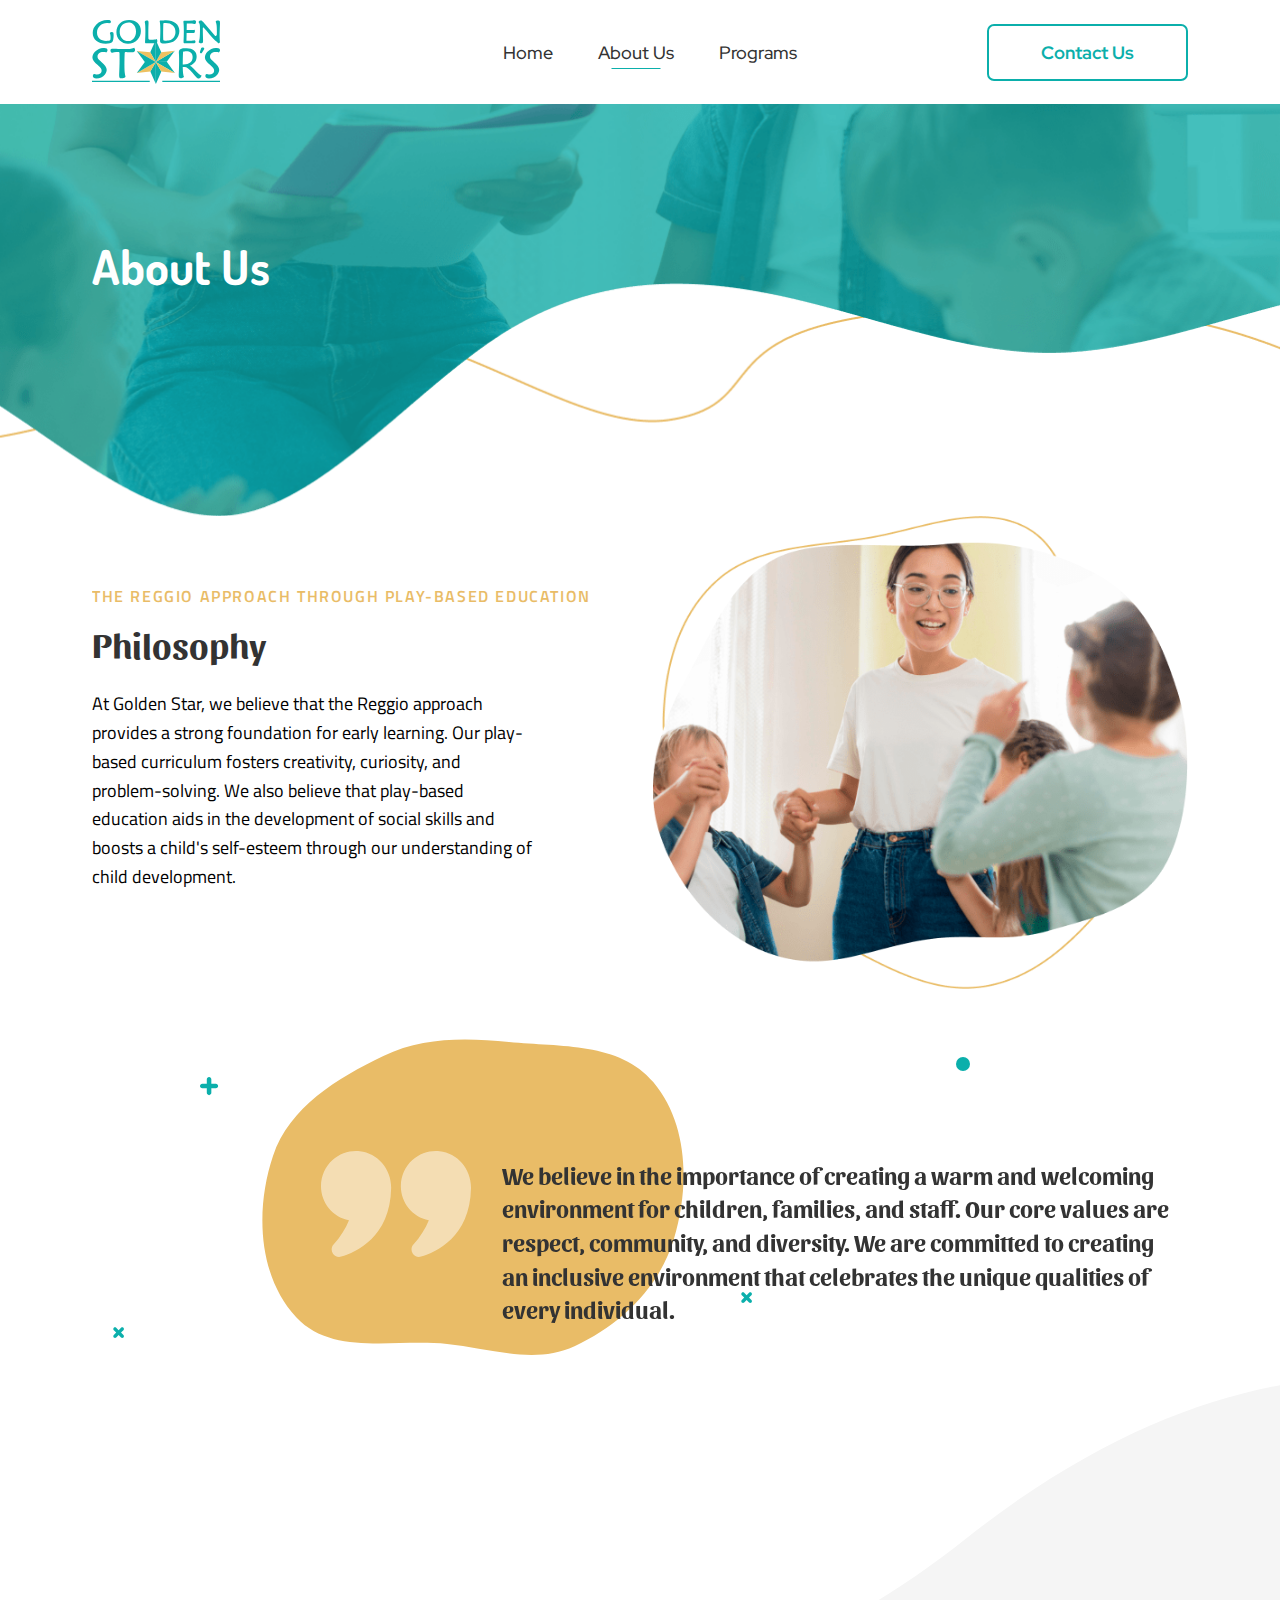
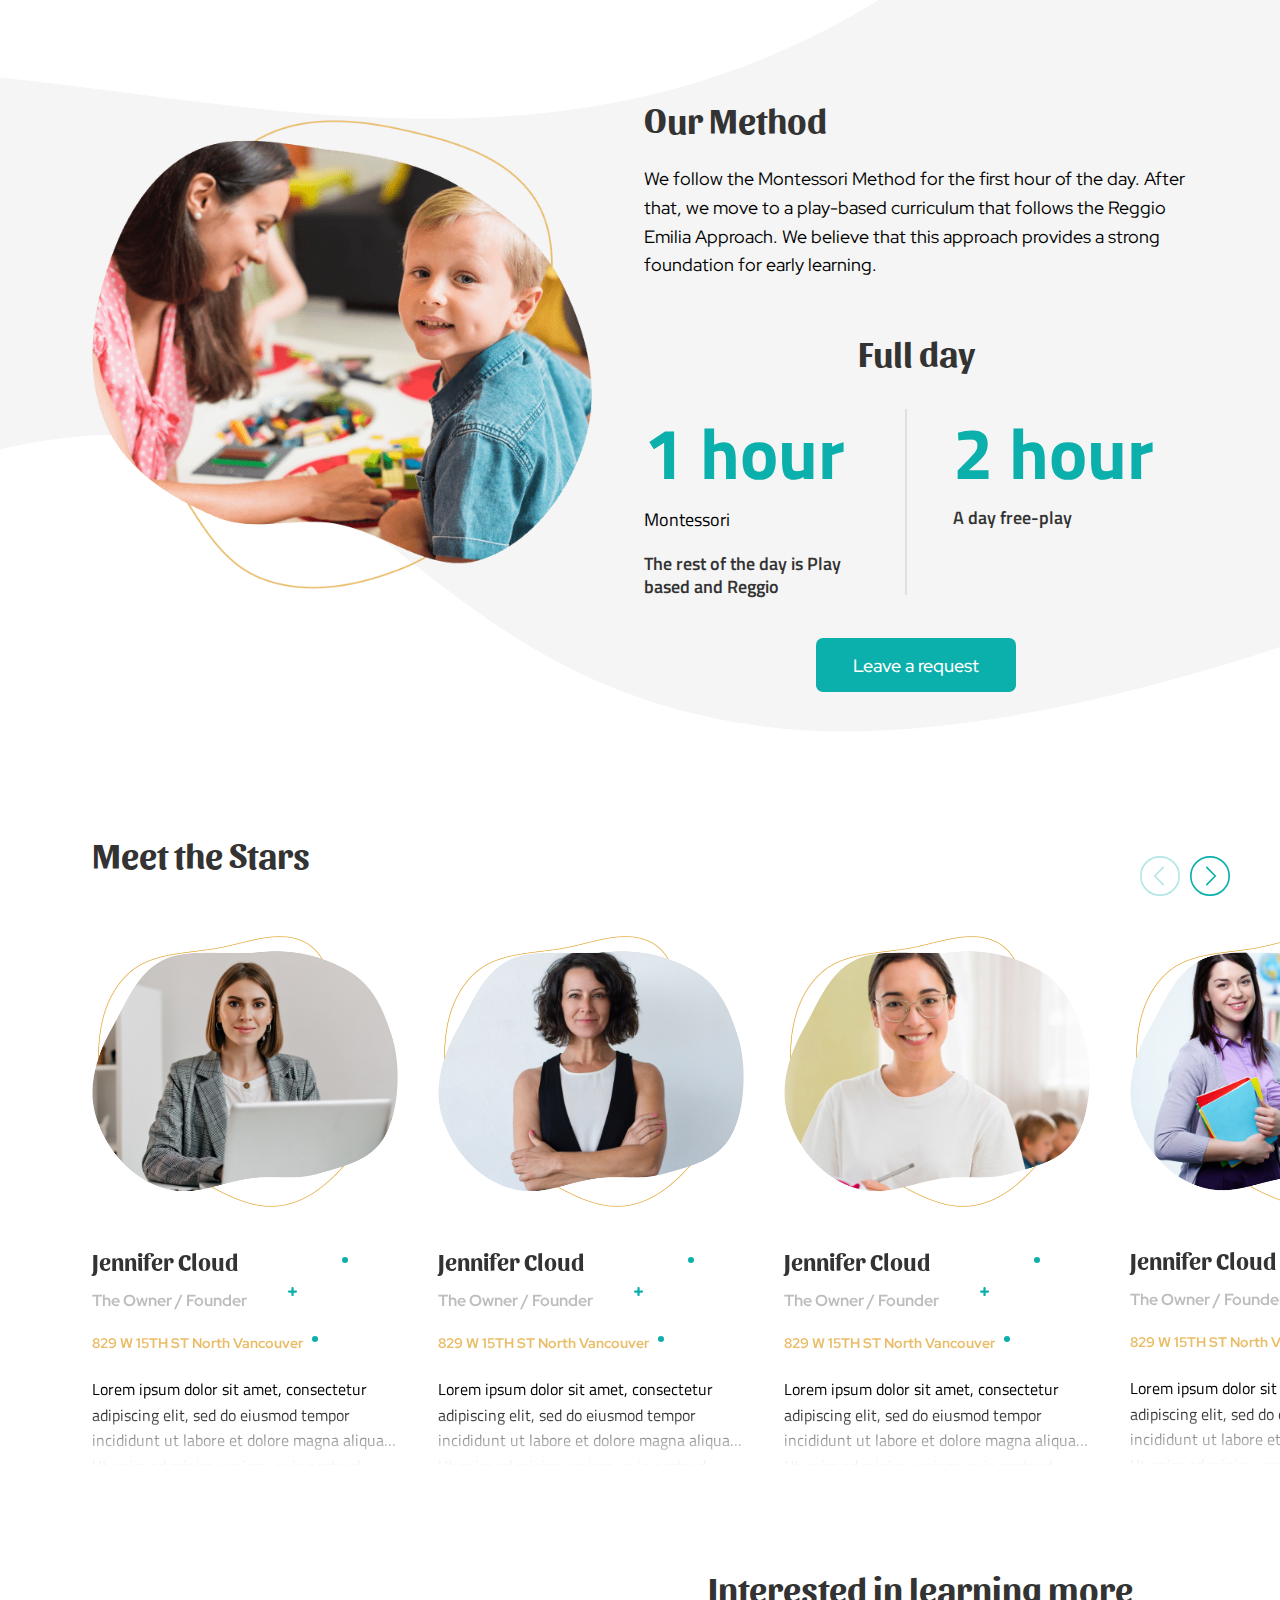
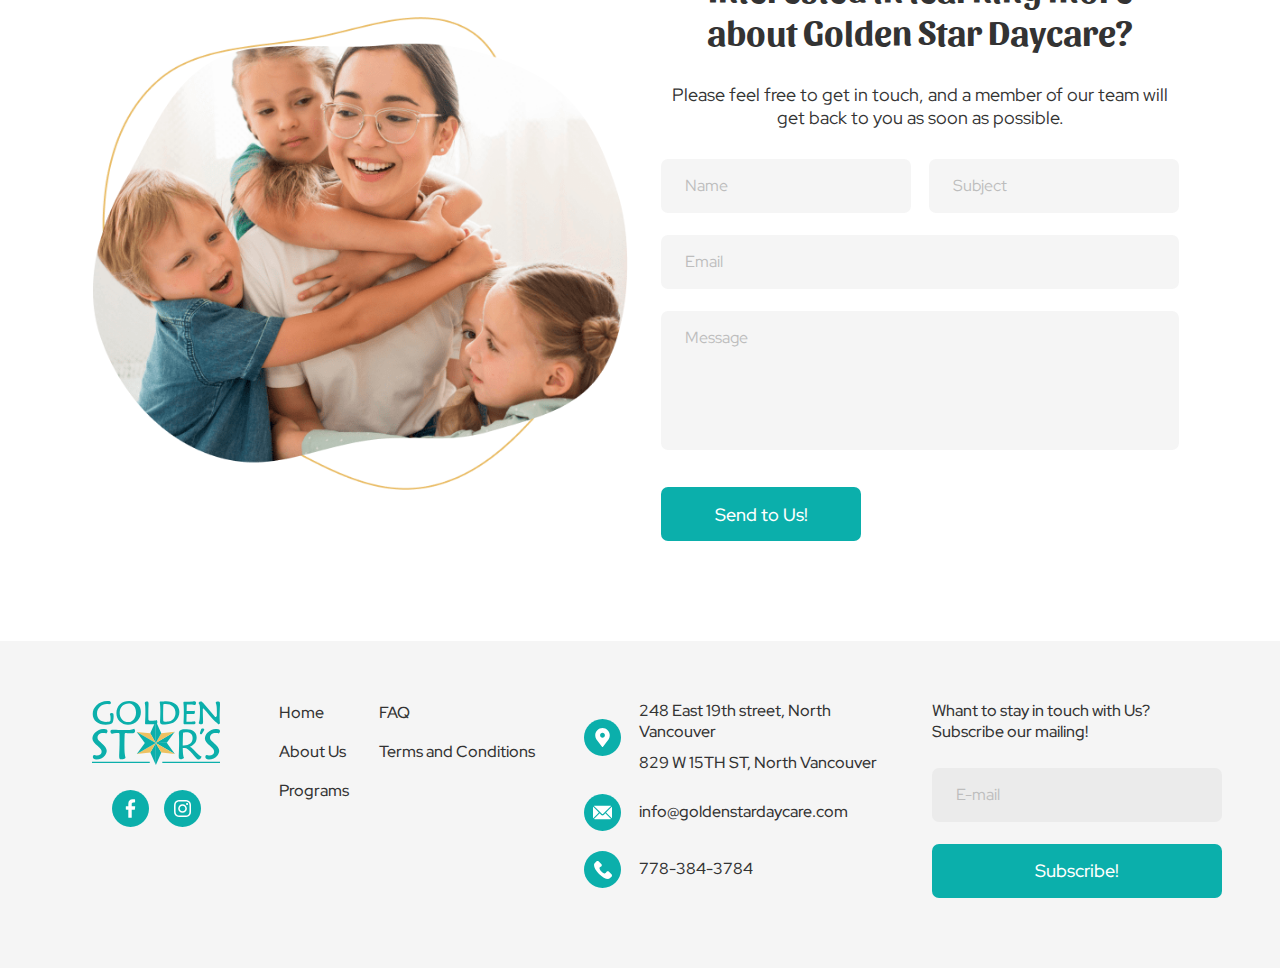
==== commit 325dca06: "new files" ====
--- a/about.html
+++ b/about.html
@@ -1,617 +1,656 @@
-<!DOCTYPE html>
-<html lang="en">
-
-<head>
-  <meta charset="UTF-8">
-  <meta http-equiv="X-UA-Compatible" content="IE=edge">
-  <meta name="viewport" content="width=device-width, initial-scale=1.0">
-  <title>Golden Star</title>
-  <link rel="stylesheet" href="css/bootstrap.min.css">
-  <link rel="stylesheet" href="css/slick.css">
-  <link rel="stylesheet" href="css/style.css">
-</head>
-
-<body>
-
-  <header class="header">
-    <div class="container">
-      <div class="row align-items-center justify-content-between">
-        <div class="col-md-2 col-4">
-          <div class="header__logo">
-            <a href="index.html">
-              <img src="img/header_logo.svg" alt="logo">
-            </a>
-          </div>
-        </div>
-        <div class="col-md-10 col-8">
-          <div class="burger-menu">
-            <span></span>
-            <span></span>
-            <span></span>
-          </div>
-          <div class="header__mobile">
-            <div class="container">
-              <div class="header__mobile-wrapper">
-                <nav class="header__menu">
-                  <ul>
-                    <li>
-                      <a href="index.html">Home</a>
-                    </li>
-                    <li>
-                      <a href="about.html">About Us</a>
-                    </li>
-                    <li>
-                      <a href="programs.html">Programs</a>
-                    </li>
-                  </ul>
-                </nav>
-                <div class="header__social">
-                  <a href="#">
-                    <img src="img/footer_facebook.svg" alt="image">
-                  </a>
-                  <a href="#">
-                    <img src="img/footer_inst.svg" alt="image">
-                  </a>
-                </div>
-                <div class="header__btn">
-                  <a href="contact.html">contact us</a>
-                </div>
-              </div>
-            </div>
-          </div>
-          <div class="header__box">
-            <nav class="header__menu">
-              <ul>
-                <li>
-                  <a href="index.html">Home</a>
-                </li>
-                <li>
-                  <a class="menu-active" href="about.html">About Us</a>
-                </li>
-                <li>
-                  <a href="programs.html">Programs</a>
-                </li>
-              </ul>
-            </nav>
-            <div class="header__btn">
-              <a href="contact.html">contact us</a>
-            </div>
-          </div>
-        </div>
-
-      </div>
-    </div>
-  </header>
-
-  <section class="page-top" style="background-image: url(img/page_bg_top.png);">
-    <div class="container">
-      <div class="page-top__title">
-        <h1>
-          About us
-        </h1>
-      </div>
-    </div>
-  </section>
-
-  <section class="about-philosophy" id="about">
-    <div class="container">
-      <div class="row align-items-center">
-        <div class="col-md-6 order-md-1 order-2 d-flex justify-content-end">
-          <div class="about__content">
-            <div class="about__subtitle">
-              <h4>
-                Combination or Reggio Elimia and Montessori (1hour) mixed with play based.
-              </h4>
-            </div>
-            <div class="about__title section-title">
-              <h2>
-                Philosophy
-              </h2>
-            </div>
-            <div class="about__text section-text">
-              <p>
-                The belief is that children learn best through play, so they should be able to choose their own
-                activities on the basis of what interests them at the time. This increases their motivation to learn and
-                try new things, building creativity, confidence, and a love for school.
-              </p>
-            </div>
-            <div class="about__btn section-btn">
-              <a href="contact.html">
-                Leave a request
-              </a>
-            </div>
-          </div>
-        </div>
-        <div class="col-md-6 order-md-2 order-1">
-          <div class="about__wrapper-img">
-            <img class="about__frame" src="img/contact_img_frame.png" alt="image">
-            <img class="about__img" src="img/about_philosophy_img.png" alt="image">
-          </div>
-        </div>
-      </div>
-
-    </div>
-  </section>
-
-  <section class="about-article">
-    
-    <div class="container">
-      <div class="about-article__box">
-        <div class="frame">
-          <div id="scene4">
-            <div class="about-article-pos1" data-depth="0.4">
-              <img  src="img/info_pos1.svg" alt="img">
-            </div>
-            <div class="about-article-pos2" data-depth="-0.6">
-              <img  src="img/info_pos1.svg" alt="img">
-            </div>
-             <div class="about-article-pos3" data-depth="-0.2">
-              <img  src="img/info_pos2.svg" alt="img">
-            </div>
-            <div class="about-article-pos4" data-depth="0.7">
-              
-            </div>
-          </div>
-        </div>
-        <div class="about-article__text">
-          <p>
-            At Golden Star Daycare our mission is to provide quality services to children and their families to ensure
-            that all children can benefit from their early childhood experiences.
-          </p>
-        </div>
-      </div>
-    </div>
-  </section>
-
-  <section class="about-info" style="background-image: url(img/about_info_bg.svg);">
-    <div class="container">
-      <div class="row align-items-center">
-        <div class="col-lg-6">
-          <div class="about__wrapper-img">
-            <img class="about__img" src="img/about_info_img.png" alt="image">
-          </div>
-        </div>
-        <div class="col-lg-6 d-flex justify-content-end">
-          <div class="about-info__content">
-            <div class="about-info__title section-title">
-              <h2>
-                Full day
-              </h2>
-            </div>
-            <div class="about-info__box">
-              <div class="about-info__item">
-                <h3>
-                  1 hour
-                </h3>
-                <span>
-                  Montessori
-                </span>
-                <p>
-                  The rest of the day is Play based and Reggio
-                </p>
-              </div>
-              <div class="about-info__item">
-                <h3>
-                  2 hour
-                </h3>
-                <p>
-                  A day free-play
-                </p>
-
-              </div>
-            </div>
-            <div class="about-info__btn section-btn">
-              <a href="contact.html">
-                Leave a request
-              </a>
-            </div>
-          </div>
-        </div>
-      </div>
-
-    </div>
-  </section>
-
-  <section class="about-slider">
-    <div class="container">
-      <div class="about-slider__title section-title">
-        <h2>
-          Meet the Stars
-        </h2>
-      </div>
-    </div>
-
-    <div class="slider__wrapper">
-      <div class="about-slider__inner">
-
-        <div class="about-slider__item-wrapper">
-          <div class="about-slider__item">
-            <div class="contact__img">
-              <img class="contact__img-frame" src="img/contact_img_frame.png" alt="image">
-              <img class="contact__main-img" src="img/about_slider1.png" alt="image">
-            </div>
-            <div class="about-slider__item-content">
-              <div class="about-slider__item-info">
-                <img src="img/info_pos2.svg" alt="img" class="about-slider__item-frame">
-                <div class="about-slider__item-name">
-                  <h3>
-                    Jennifer Cloud 
-                  </h3>
-                </div>
-                <div class="about-slider__item-post">
-                  The Owner / Founder
-                </div>
-                <div class="about-slider__item-adress">
-                  829 W 15TH ST North Vancouver
-                </div>
-              </div>
-              <div class="about-slider__item-text">
-                <p>
-                  Lorem ipsum dolor sit amet, consectetur adipiscing elit, sed do eiusmod tempor incididunt ut labore et dolore magna aliqua. Ut enim ad minim veniam, quis nostrud exercitation ullamco laboris nisi ut aliquip ex 
-                </p>
-              </div>
-            </div>
-
-          </div>
-        </div>
-
-        <div class="about-slider__item-wrapper">
-          <div class="about-slider__item">
-            <div class="contact__img">
-              <img class="contact__img-frame" src="img/contact_img_frame.png" alt="image">
-              <img class="contact__main-img" src="img/about_slider2.png" alt="image">
-            </div>
-            <div class="about-slider__item-content">
-              <div class="about-slider__item-info">
-                <img src="img/info_pos2.svg" alt="img" class="about-slider__item-frame">
-                <div class="about-slider__item-name">
-                  <h3>
-                    Jennifer Cloud 
-                  </h3>
-                </div>
-                <div class="about-slider__item-post">
-                  The Owner / Founder
-                </div>
-                <div class="about-slider__item-adress">
-                  829 W 15TH ST North Vancouver
-                </div>
-              </div>
-              <div class="about-slider__item-text">
-                <p>
-                  Lorem ipsum dolor sit amet, consectetur adipiscing elit, sed do eiusmod tempor incididunt ut labore et dolore magna aliqua. Ut enim ad minim veniam, quis nostrud exercitation ullamco laboris nisi ut aliquip ex 
-                </p>
-              </div>
-            </div>
-          </div>
-        </div>
-
-        <div class="about-slider__item-wrapper">
-          <div class="about-slider__item">
-            <div class="contact__img">
-              <img class="contact__img-frame" src="img/contact_img_frame.png" alt="image">
-              <img class="contact__main-img" src="img/about_slider3.png" alt="image">
-            </div>
-            <div class="about-slider__item-content">
-              <div class="about-slider__item-info">
-                <img src="img/info_pos2.svg" alt="img" class="about-slider__item-frame">
-                <div class="about-slider__item-name">
-                  <h3>
-                    Jennifer Cloud 
-                  </h3>
-                </div>
-                <div class="about-slider__item-post">
-                  The Owner / Founder
-                </div>
-                <div class="about-slider__item-adress">
-                  829 W 15TH ST North Vancouver
-                </div>
-              </div>
-              <div class="about-slider__item-text">
-                <p>
-                  Lorem ipsum dolor sit amet, consectetur adipiscing elit, sed do eiusmod tempor incididunt ut labore et dolore magna aliqua. Ut enim ad minim veniam, quis nostrud exercitation ullamco laboris nisi ut aliquip ex 
-                </p>
-              </div>
-            </div>
-          </div>
-        </div>
-
-        <div class="about-slider__item-wrapper">
-          <div class="about-slider__item">
-            <div class="contact__img">
-              <img class="contact__img-frame" src="img/contact_img_frame.png" alt="image">
-              <img class="contact__main-img" src="img/about_slider4.png" alt="image">
-            </div>
-            <div class="about-slider__item-content">
-              <div class="about-slider__item-info">
-                <img src="img/info_pos2.svg" alt="img" class="about-slider__item-frame">
-                <div class="about-slider__item-name">
-                  <h3>
-                    Jennifer Cloud 
-                  </h3>
-                </div>
-                <div class="about-slider__item-post">
-                  The Owner / Founder
-                </div>
-                <div class="about-slider__item-adress">
-                  829 W 15TH ST North Vancouver
-                </div>
-              </div>
-              <div class="about-slider__item-text">
-                <p>
-                  Lorem ipsum dolor sit amet, consectetur adipiscing elit, sed do eiusmod tempor incididunt ut labore et dolore magna aliqua. Ut enim ad minim veniam, quis nostrud exercitation ullamco laboris nisi ut aliquip ex 
-                </p>
-              </div>
-            </div>
-          </div>
-        </div>
-
-        <div class="about-slider__item-wrapper">
-          <div class="about-slider__item">
-            <div class="contact__img">
-              <img class="contact__img-frame" src="img/contact_img_frame.png" alt="image">
-              <img class="contact__main-img" src="img/about_slider1.png" alt="image">
-            </div>
-            <div class="about-slider__item-content">
-              <div class="about-slider__item-info">
-                <img src="img/info_pos2.svg" alt="img" class="about-slider__item-frame">
-                <div class="about-slider__item-name">
-                  <h3>
-                    Jennifer Cloud 
-                  </h3>
-                </div>
-                <div class="about-slider__item-post">
-                  The Owner / Founder
-                </div>
-                <div class="about-slider__item-adress">
-                  829 W 15TH ST North Vancouver
-                </div>
-              </div>
-              <div class="about-slider__item-text">
-                <p>
-                  Lorem ipsum dolor sit amet, consectetur adipiscing elit, sed do eiusmod tempor incididunt ut labore et dolore magna aliqua. Ut enim ad minim veniam, quis nostrud exercitation ullamco laboris nisi ut aliquip ex 
-                </p>
-              </div>
-            </div>
-
-          </div>
-        </div>
-
-        <div class="about-slider__item-wrapper">
-          <div class="about-slider__item">
-            <div class="contact__img">
-              <img class="contact__img-frame" src="img/contact_img_frame.png" alt="image">
-              <img class="contact__main-img" src="img/about_slider2.png" alt="image">
-            </div>
-            <div class="about-slider__item-content">
-              <div class="about-slider__item-info">
-                <img src="img/info_pos2.svg" alt="img" class="about-slider__item-frame">
-                <div class="about-slider__item-name">
-                  <h3>
-                    Jennifer Cloud 
-                  </h3>
-                </div>
-                <div class="about-slider__item-post">
-                  The Owner / Founder
-                </div>
-                <div class="about-slider__item-adress">
-                  829 W 15TH ST North Vancouver
-                </div>
-              </div>
-              <div class="about-slider__item-text">
-                <p>
-                  Lorem ipsum dolor sit amet, consectetur adipiscing elit, sed do eiusmod tempor incididunt ut labore et dolore magna aliqua. Ut enim ad minim veniam, quis nostrud exercitation ullamco laboris nisi ut aliquip ex 
-                </p>
-              </div>
-            </div>
-          </div>
-        </div>
-
-        <div class="about-slider__item-wrapper">
-          <div class="about-slider__item">
-            <div class="contact__img">
-              <img class="contact__img-frame" src="img/contact_img_frame.png" alt="image">
-              <img class="contact__main-img" src="img/about_slider3.png" alt="image">
-            </div>
-            <div class="about-slider__item-content">
-              <div class="about-slider__item-info">
-                <img src="img/info_pos2.svg" alt="img" class="about-slider__item-frame">
-                <div class="about-slider__item-name">
-                  <h3>
-                    Jennifer Cloud 
-                  </h3>
-                </div>
-                <div class="about-slider__item-post">
-                  The Owner / Founder
-                </div>
-                <div class="about-slider__item-adress">
-                  829 W 15TH ST North Vancouver
-                </div>
-              </div>
-              <div class="about-slider__item-text">
-                <p>
-                  Lorem ipsum dolor sit amet, consectetur adipiscing elit, sed do eiusmod tempor incididunt ut labore et dolore magna aliqua. Ut enim ad minim veniam, quis nostrud exercitation ullamco laboris nisi ut aliquip ex 
-                </p>
-              </div>
-            </div>
-          </div>
-        </div>
-
-        <div class="about-slider__item-wrapper">
-          <div class="about-slider__item">
-            <div class="contact__img">
-              <img class="contact__img-frame" src="img/contact_img_frame.png" alt="image">
-              <img class="contact__main-img" src="img/about_slider4.png" alt="image">
-            </div>
-            <div class="about-slider__item-content">
-              <div class="about-slider__item-info">
-                <img src="img/info_pos2.svg" alt="img" class="about-slider__item-frame">
-                <div class="about-slider__item-name">
-                  <h3>
-                    Jennifer Cloud 
-                  </h3>
-                </div>
-                <div class="about-slider__item-post">
-                  The Owner / Founder
-                </div>
-                <div class="about-slider__item-adress">
-                  829 W 15TH ST North Vancouver
-                </div>
-              </div>
-              <div class="about-slider__item-text">
-                <p>
-                  Lorem ipsum dolor sit amet, consectetur adipiscing elit, sed do eiusmod tempor incididunt ut labore et dolore magna aliqua. Ut enim ad minim veniam, quis nostrud exercitation ullamco laboris nisi ut aliquip ex 
-                </p>
-              </div>
-            </div>
-          </div>
-        </div>
-
-      </div>
-    </div>
-  </section>
-
-
-
-  <section class="contact">
-    <div class="container">
-      <div class="row align-items-center">
-        <div class="col-md-6">
-          <div class="contact__img">
-            <img class="contact__img-frame" src="img/contact_img_frame.png" alt="image">
-            <img class="contact__main-img" src="img/contact_main_img.png" alt="image">
-          </div>
-        </div>
-        <div class="col-md-6">
-          <div class="contact__form">
-            <div class="contact__title section-title">
-              <h2>
-                Interested in learning more about Golden Star Daycare?
-              </h2>
-            </div>
-            <div class="contact__subtitle">
-              <p>
-                Please feel free to get in touch, and a member of our team will get back to you as soon as possible.
-              </p>
-            </div>
-            <form action="">
-              <div class="contact__form-group">
-                <input class="contact__form-name" type="text" placeholder="Name">
-                <input class="contact__form-subject" type="text" placeholder="Subject">
-              </div>
-              <input class="contact__form-email" type="text" placeholder="Email">
-              <textarea name="" id="" placeholder="Message"></textarea>
-              <button class="contact__form-btn ">Send to Us!</button>
-            </form>
-          </div>
-
-        </div>
-      </div>
-    </div>
-  </section>
-
-  <footer class="footer">
-    <div class="container">
-      <div class="row gy-sm-4">
-        <div class="col-xl-2 col-sm-7">
-          <div class="footer__box">
-            <div class="footer__logo">
-              <a href="index.html">
-                <img src="img/header_logo.svg" alt="image">
-              </a>
-            </div>
-            <div class="footer__social">
-              <div class="footer__social-item">
-                <a href="#">
-                  <img src="img/footer_facebook.svg" alt="image">
-                </a>
-              </div>
-              <div class="footer__social-item">
-                <a href="#">
-                  <img src="img/footer_inst.svg" alt="image">
-                </a>
-              </div>
-            </div>
-          </div>
-        </div>
-        <div class="col-xl-3 col-sm-5">
-          <div class="footer__menu">
-            <ul>
-              <li>
-                <a href="index.html">Home</a>
-              </li>
-              <li>
-                <a href="about.html">About Us</a>
-              </li>
-              <li>
-                <a href="programs.html">Programs</a>
-              </li>
-            </ul>
-            <ul>
-              <!-- <li>
-                <a href="#">Careers</a>
-              </li> -->
-              <li>
-                <a href="faq.html">FAQ</a>
-              </li>
-              <li>
-                <a href="terms-and-conditions.html">Terms and Conditions</a>
-              </li>
-            </ul>
-          </div>
-        </div>
-        <div class="col-xl-4 col-sm-7">
-          <div class="footer__info">
-            <div class="footer__info-item">
-              <img src="img/footer__loc.svg" alt="image">
-              <div class="adress">
-                <a href="https://goo.gl/maps/PLMb27pJDvy2GBzn8" target="_blank" >248 East 19th street, North Vancouver</a>
-                <a href="https://goo.gl/maps/Suq49wQaFXpgg6pw9" target="_blank">829 W 15TH ST, North Vancouver</a>
-              </div>
-            </div>
-            <div class="footer__info-item">
-              <a href="mailto:info@goldenstardaycare.com">
-                <img src="img/footer__mail.svg" alt="image">
-                info@goldenstardaycare.com
-              </a>
-            </div>
-            <div class="footer__info-item">
-              <a href="tel:7783843784">
-                <img src="img/footer__phone.svg" alt="image">
-                778-384-3784
-              </a>
-            </div>
-          </div>
-        </div>
-        <div class="col-xl-3 col-sm-5">
-          <div class="footer__form">
-            <div class="footer__form-title">
-              Whant to stay in touch with Us?
-              Subscribe our mailing!
-            </div>
-            <form action="">
-              <input type="text" placeholder="E-mail">
-              <button class="footer__form-btn">
-                Subscribe!
-              </button>
-            </form>
-          </div>
-
-        </div>
-      </div>
-    </div>
-  </footer>
-
-
-
-
-
-
-
-
-  <script src="js/jquery.js"></script>
-  <script src="js/slick.min.js"></script>
-  <script src="js/parallax.js"></script>
-  <script src="js/main.js"></script>
-</body>
-
+<!DOCTYPE html>
+<html lang="en">
+
+<head>
+  <meta charset="UTF-8">
+  <meta http-equiv="X-UA-Compatible" content="IE=edge">
+  <meta name="viewport" content="width=device-width, initial-scale=1.0">
+  <title>Golden Star</title>
+  <link rel="stylesheet" href="css/bootstrap.min.css">
+  <link rel="stylesheet" href="css/slick.css">
+  <link rel="stylesheet" href="css/style.css">
+</head>
+
+<body>
+
+  <header class="header">
+    <div class="container">
+      <div class="row align-items-center justify-content-between">
+        <div class="col-md-2 col-4">
+          <div class="header__logo">
+            <a href="index.html">
+              <img src="img/header_logo.svg" alt="logo">
+            </a>
+          </div>
+        </div>
+        <div class="col-md-10 col-8">
+          <div class="burger-menu">
+            <span></span>
+            <span></span>
+            <span></span>
+          </div>
+          <div class="header__mobile">
+            <div class="container">
+              <div class="header__mobile-wrapper">
+                <nav class="header__menu">
+                  <ul>
+                    <li>
+                      <a href="index.html">Home</a>
+                    </li>
+                    <li>
+                      <a href="about.html">About Us</a>
+                    </li>
+                    <li>
+                      <a href="programs.html">Programs</a>
+                    </li>
+                  </ul>
+                </nav>
+                <div class="header__social">
+                  <a href="#">
+                    <img src="img/footer_facebook.svg" alt="image">
+                  </a>
+                  <a href="#">
+                    <img src="img/footer_inst.svg" alt="image">
+                  </a>
+                </div>
+                <div class="header__btn">
+                  <a href="contact.html">contact us</a>
+                </div>
+              </div>
+            </div>
+          </div>
+          <div class="header__box">
+            <nav class="header__menu">
+              <ul>
+                <li>
+                  <a href="index.html">Home</a>
+                </li>
+                <li>
+                  <a class="menu-active" href="about.html">About Us</a>
+                </li>
+                <li>
+                  <a href="programs.html">Programs</a>
+                </li>
+              </ul>
+            </nav>
+            <div class="header__btn">
+              <a href="contact.html">contact us</a>
+            </div>
+          </div>
+        </div>
+
+      </div>
+    </div>
+  </header>
+
+  <section class="page-top" style="background-image: url(img/page_bg_top.png);">
+    <div class="container">
+      <div class="page-top__title">
+        <h1>
+          About us
+        </h1>
+      </div>
+    </div>
+  </section>
+
+  <section class="about-philosophy" id="about">
+    <div class="container">
+      <div class="row align-items-center">
+        <div class="col-md-6 order-md-1 order-2 d-flex justify-content-end">
+          <div class="about__content">
+            <div class="about__subtitle">
+              <h4>
+                The Reggio Approach through Play-Based Education
+              </h4>
+            </div>
+            <div class="about__title section-title">
+              <h2>
+                Philosophy
+              </h2>
+            </div>
+            <div class="about__text section-text">
+              <p>
+                At Golden Star, we believe that the Reggio approach provides a strong foundation for early
+                learning. Our play-based curriculum fosters creativity, curiosity, and problem-solving. We also
+                believe that play-based education aids in the development of social skills and boosts a child's
+                self-esteem through our understanding of child development.
+              </p>
+            </div>
+            <!-- <div class="about__btn section-btn">
+              <a href="contact.html">
+                Leave a request
+              </a>
+            </div> -->
+          </div>
+        </div>
+        <div class="col-md-6 order-md-2 order-1">
+          <div class="about__wrapper-img">
+            <img class="about__frame" src="img/contact_img_frame.png" alt="image">
+            <img class="about__img" src="img/about_philosophy_img.png" alt="image">
+          </div>
+        </div>
+      </div>
+
+    </div>
+  </section>
+
+  <section class="about-article">
+
+    <div class="container">
+      <div class="about-article__box">
+        <div class="frame">
+          <div id="scene4">
+            <div class="about-article-pos1" data-depth="0.4">
+              <img src="img/info_pos1.svg" alt="img">
+            </div>
+            <div class="about-article-pos2" data-depth="-0.6">
+              <img src="img/info_pos1.svg" alt="img">
+            </div>
+            <div class="about-article-pos3" data-depth="-0.2">
+              <img src="img/info_pos2.svg" alt="img">
+            </div>
+            <div class="about-article-pos4" data-depth="0.7">
+
+            </div>
+          </div>
+        </div>
+        <div class="about-article__text">
+          <p>
+            We believe in the importance of creating a warm and welcoming environment for children,
+            families, and staff. Our core values are respect, community, and diversity. We are committed to
+            creating an inclusive environment that celebrates the unique qualities of every individual.
+          </p>
+        </div>
+      </div>
+    </div>
+  </section>
+
+  <section class="about-info" style="background-image: url(img/about_info_bg.svg);">
+    <div class="container">
+      <div class="row align-items-center">
+        <div class="col-lg-6">
+          <div class="about-info__wrapper-img">
+            <img class="about__img" src="img/about_info_img.png" alt="image">
+          </div>
+        </div>
+        <div class="col-lg-6 d-flex justify-content-end">
+          <div class="about-info__content">
+            <div class="about-info__paragraph">
+              <div class="about__title section-title">
+                <h2>
+                  Our Method
+                </h2>
+              </div>
+              <div class="about__text section-text">
+                <p>
+                  We follow the Montessori Method for the first hour of the day. After that, we move to a
+                  play-based curriculum that follows the Reggio Emilia Approach. We believe that this
+                  approach provides a strong foundation for early learning.
+                </p>
+              </div>
+            </div>
+            <div class="about-info__hours">
+              <div class="about-info__title section-title">
+                <h2>
+                  Full day
+                </h2>
+              </div>
+              <div class="about-info__box">
+                <div class="about-info__item">
+                  <h3>
+                    1 hour
+                  </h3>
+                  <span>
+                    Montessori
+                  </span>
+                  <p>
+                    The rest of the day is Play based and Reggio
+                  </p>
+                </div>
+                <div class="about-info__item">
+                  <h3>
+                    2 hour
+                  </h3>
+                  <p>
+                    A day free-play
+                  </p>
+                </div>
+              </div>
+              <div class="about-info__btn section-btn">
+                <a href="contact.html">
+                  Leave a request
+                </a>
+              </div>
+            </div>
+            
+
+            
+          </div>
+        </div>
+      </div>
+
+    </div>
+  </section>
+
+  <section class="about-slider">
+    <div class="container">
+      <div class="about-slider__title section-title">
+        <h2>
+          Meet the Stars
+        </h2>
+      </div>
+    </div>
+
+    <div class="slider__wrapper">
+      <div class="about-slider__inner">
+
+        <div class="about-slider__item-wrapper">
+          <div class="about-slider__item">
+            <div class="contact__img">
+              <img class="contact__img-frame" src="img/contact_img_frame.png" alt="image">
+              <img class="contact__main-img" src="img/about_slider1.png" alt="image">
+            </div>
+            <div class="about-slider__item-content">
+              <div class="about-slider__item-info">
+                <img src="img/info_pos2.svg" alt="img" class="about-slider__item-frame">
+                <div class="about-slider__item-name">
+                  <h3>
+                    Jennifer Cloud
+                  </h3>
+                </div>
+                <div class="about-slider__item-post">
+                  The Owner / Founder
+                </div>
+                <div class="about-slider__item-adress">
+                  829 W 15TH ST North Vancouver
+                </div>
+              </div>
+              <div class="about-slider__item-text">
+                <p>
+                  Lorem ipsum dolor sit amet, consectetur adipiscing elit, sed do eiusmod tempor incididunt ut labore et
+                  dolore magna aliqua. Ut enim ad minim veniam, quis nostrud exercitation ullamco laboris nisi ut
+                  aliquip ex dolore magna aliqua. Ut enim ad minim veniam, quis nostrud exercitation ullamco laboris nisi ut
+                  aliquip ex
+                </p>
+              </div>
+            </div>
+
+          </div>
+        </div>
+
+        <div class="about-slider__item-wrapper">
+          <div class="about-slider__item">
+            <div class="contact__img">
+              <img class="contact__img-frame" src="img/contact_img_frame.png" alt="image">
+              <img class="contact__main-img" src="img/about_slider2.png" alt="image">
+            </div>
+            <div class="about-slider__item-content">
+              <div class="about-slider__item-info">
+                <img src="img/info_pos2.svg" alt="img" class="about-slider__item-frame">
+                <div class="about-slider__item-name">
+                  <h3>
+                    Jennifer Cloud
+                  </h3>
+                </div>
+                <div class="about-slider__item-post">
+                  The Owner / Founder
+                </div>
+                <div class="about-slider__item-adress">
+                  829 W 15TH ST North Vancouver
+                </div>
+              </div>
+              <div class="about-slider__item-text">
+                <p>
+                  Lorem ipsum dolor sit amet, consectetur adipiscing elit, sed do eiusmod tempor incididunt ut labore et
+                  dolore magna aliqua. Ut enim ad minim veniam, quis nostrud exercitation ullamco laboris nisi ut
+                  aliquip ex dolore magna aliqua. Ut enim ad minim veniam, quis nostrud exercitation ullamco laboris nisi ut
+                  aliquip ex
+                </p>
+              </div>
+            </div>
+          </div>
+        </div>
+
+        <div class="about-slider__item-wrapper">
+          <div class="about-slider__item">
+            <div class="contact__img">
+              <img class="contact__img-frame" src="img/contact_img_frame.png" alt="image">
+              <img class="contact__main-img" src="img/about_slider3.png" alt="image">
+            </div>
+            <div class="about-slider__item-content">
+              <div class="about-slider__item-info">
+                <img src="img/info_pos2.svg" alt="img" class="about-slider__item-frame">
+                <div class="about-slider__item-name">
+                  <h3>
+                    Jennifer Cloud
+                  </h3>
+                </div>
+                <div class="about-slider__item-post">
+                  The Owner / Founder
+                </div>
+                <div class="about-slider__item-adress">
+                  829 W 15TH ST North Vancouver
+                </div>
+              </div>
+              <div class="about-slider__item-text">
+                <p>
+                  Lorem ipsum dolor sit amet, consectetur adipiscing elit, sed do eiusmod tempor incididunt ut labore et
+                  dolore magna aliqua. Ut enim ad minim veniam, quis nostrud exercitation ullamco laboris nisi ut
+                  aliquip ex
+                </p>
+              </div>
+            </div>
+          </div>
+        </div>
+
+        <div class="about-slider__item-wrapper">
+          <div class="about-slider__item">
+            <div class="contact__img">
+              <img class="contact__img-frame" src="img/contact_img_frame.png" alt="image">
+              <img class="contact__main-img" src="img/about_slider4.png" alt="image">
+            </div>
+            <div class="about-slider__item-content">
+              <div class="about-slider__item-info">
+                <img src="img/info_pos2.svg" alt="img" class="about-slider__item-frame">
+                <div class="about-slider__item-name">
+                  <h3>
+                    Jennifer Cloud
+                  </h3>
+                </div>
+                <div class="about-slider__item-post">
+                  The Owner / Founder
+                </div>
+                <div class="about-slider__item-adress">
+                  829 W 15TH ST North Vancouver
+                </div>
+              </div>
+              <div class="about-slider__item-text">
+                <p>
+                  Lorem ipsum dolor sit amet, consectetur adipiscing elit, sed do eiusmod tempor incididunt ut labore et
+                  dolore magna aliqua. Ut enim ad minim veniam, quis nostrud exercitation ullamco laboris nisi ut
+                  aliquip ex
+                </p>
+              </div>
+            </div>
+          </div>
+        </div>
+
+        <div class="about-slider__item-wrapper">
+          <div class="about-slider__item">
+            <div class="contact__img">
+              <img class="contact__img-frame" src="img/contact_img_frame.png" alt="image">
+              <img class="contact__main-img" src="img/about_slider1.png" alt="image">
+            </div>
+            <div class="about-slider__item-content">
+              <div class="about-slider__item-info">
+                <img src="img/info_pos2.svg" alt="img" class="about-slider__item-frame">
+                <div class="about-slider__item-name">
+                  <h3>
+                    Jennifer Cloud
+                  </h3>
+                </div>
+                <div class="about-slider__item-post">
+                  The Owner / Founder
+                </div>
+                <div class="about-slider__item-adress">
+                  829 W 15TH ST North Vancouver
+                </div>
+              </div>
+              <div class="about-slider__item-text">
+                <p>
+                  Lorem ipsum dolor sit amet, consectetur adipiscing elit, sed do eiusmod tempor incididunt ut labore et
+                  dolore magna aliqua. Ut enim ad minim veniam, quis nostrud exercitation ullamco laboris nisi ut
+                  aliquip ex
+                </p>
+              </div>
+            </div>
+
+          </div>
+        </div>
+
+        <div class="about-slider__item-wrapper">
+          <div class="about-slider__item">
+            <div class="contact__img">
+              <img class="contact__img-frame" src="img/contact_img_frame.png" alt="image">
+              <img class="contact__main-img" src="img/about_slider2.png" alt="image">
+            </div>
+            <div class="about-slider__item-content">
+              <div class="about-slider__item-info">
+                <img src="img/info_pos2.svg" alt="img" class="about-slider__item-frame">
+                <div class="about-slider__item-name">
+                  <h3>
+                    Jennifer Cloud
+                  </h3>
+                </div>
+                <div class="about-slider__item-post">
+                  The Owner / Founder
+                </div>
+                <div class="about-slider__item-adress">
+                  829 W 15TH ST North Vancouver
+                </div>
+              </div>
+              <div class="about-slider__item-text">
+                <p>
+                  Lorem ipsum dolor sit amet, consectetur adipiscing elit, sed do eiusmod tempor incididunt ut labore et
+                  dolore magna aliqua. Ut enim ad minim veniam, quis nostrud exercitation ullamco laboris nisi ut
+                  aliquip ex
+                </p>
+              </div>
+            </div>
+          </div>
+        </div>
+
+        <div class="about-slider__item-wrapper">
+          <div class="about-slider__item">
+            <div class="contact__img">
+              <img class="contact__img-frame" src="img/contact_img_frame.png" alt="image">
+              <img class="contact__main-img" src="img/about_slider3.png" alt="image">
+            </div>
+            <div class="about-slider__item-content">
+              <div class="about-slider__item-info">
+                <img src="img/info_pos2.svg" alt="img" class="about-slider__item-frame">
+                <div class="about-slider__item-name">
+                  <h3>
+                    Jennifer Cloud
+                  </h3>
+                </div>
+                <div class="about-slider__item-post">
+                  The Owner / Founder
+                </div>
+                <div class="about-slider__item-adress">
+                  829 W 15TH ST North Vancouver
+                </div>
+              </div>
+              <div class="about-slider__item-text">
+                <p>
+                  Lorem ipsum dolor sit amet, consectetur adipiscing elit, sed do eiusmod tempor incididunt ut labore et
+                  dolore magna aliqua. Ut enim ad minim veniam, quis nostrud exercitation ullamco laboris nisi ut
+                  aliquip ex
+                </p>
+              </div>
+            </div>
+          </div>
+        </div>
+
+        <div class="about-slider__item-wrapper">
+          <div class="about-slider__item">
+            <div class="contact__img">
+              <img class="contact__img-frame" src="img/contact_img_frame.png" alt="image">
+              <img class="contact__main-img" src="img/about_slider4.png" alt="image">
+            </div>
+            <div class="about-slider__item-content">
+              <div class="about-slider__item-info">
+                <img src="img/info_pos2.svg" alt="img" class="about-slider__item-frame">
+                <div class="about-slider__item-name">
+                  <h3>
+                    Jennifer Cloud
+                  </h3>
+                </div>
+                <div class="about-slider__item-post">
+                  The Owner / Founder
+                </div>
+                <div class="about-slider__item-adress">
+                  829 W 15TH ST North Vancouver
+                </div>
+              </div>
+              <div class="about-slider__item-text">
+                <p>
+                  Lorem ipsum dolor sit amet, consectetur adipiscing elit, sed do eiusmod tempor incididunt ut labore et
+                  dolore magna aliqua. Ut enim ad minim veniam, quis nostrud exercitation ullamco laboris nisi ut
+                  aliquip ex
+                </p>
+              </div>
+            </div>
+          </div>
+        </div>
+
+      </div>
+    </div>
+  </section>
+
+
+
+  <section class="contact">
+    <div class="container">
+      <div class="row align-items-center">
+        <div class="col-md-6">
+          <div class="contact__img">
+            <img class="contact__img-frame" src="img/contact_img_frame.png" alt="image">
+            <img class="contact__main-img" src="img/contact_main_img.png" alt="image">
+          </div>
+        </div>
+        <div class="col-md-6">
+          <div class="contact__form">
+            <div class="contact__title section-title">
+              <h2>
+                Interested in learning more about Golden Star Daycare?
+              </h2>
+            </div>
+            <div class="contact__subtitle">
+              <p>
+                Please feel free to get in touch, and a member of our team will get back to you as soon as possible.
+              </p>
+            </div>
+            <form action="">
+              <div class="contact__form-group">
+                <input class="contact__form-name" type="text" placeholder="Name">
+                <input class="contact__form-subject" type="text" placeholder="Subject">
+              </div>
+              <input class="contact__form-email" type="text" placeholder="Email">
+              <textarea name="" id="" placeholder="Message"></textarea>
+              <button class="contact__form-btn ">Send to Us!</button>
+            </form>
+          </div>
+
+        </div>
+      </div>
+    </div>
+  </section>
+
+  <footer class="footer">
+    <div class="container">
+      <div class="row gy-sm-4">
+        <div class="col-xl-2 col-sm-7">
+          <div class="footer__box">
+            <div class="footer__logo">
+              <a href="index.html">
+                <img src="img/header_logo.svg" alt="image">
+              </a>
+            </div>
+            <div class="footer__social">
+              <div class="footer__social-item">
+                <a href="#">
+                  <img src="img/footer_facebook.svg" alt="image">
+                </a>
+              </div>
+              <div class="footer__social-item">
+                <a href="#">
+                  <img src="img/footer_inst.svg" alt="image">
+                </a>
+              </div>
+            </div>
+          </div>
+        </div>
+        <div class="col-xl-3 col-sm-5">
+          <div class="footer__menu">
+            <ul>
+              <li>
+                <a href="index.html">Home</a>
+              </li>
+              <li>
+                <a href="about.html">About Us</a>
+              </li>
+              <li>
+                <a href="programs.html">Programs</a>
+              </li>
+            </ul>
+            <ul>
+              <!-- <li>
+                <a href="#">Careers</a>
+              </li> -->
+              <li>
+                <a href="faq.html">FAQ</a>
+              </li>
+              <li>
+                <a href="terms-and-conditions.html">Terms and Conditions</a>
+              </li>
+            </ul>
+          </div>
+        </div>
+        <div class="col-xl-4 col-sm-7">
+          <div class="footer__info">
+            <div class="footer__info-item">
+              <img src="img/footer__loc.svg" alt="image">
+              <div class="adress">
+                <a href="https://goo.gl/maps/PLMb27pJDvy2GBzn8" target="_blank">248 East 19th street, North
+                  Vancouver</a>
+                <a href="https://goo.gl/maps/Suq49wQaFXpgg6pw9" target="_blank">829 W 15TH ST, North Vancouver</a>
+              </div>
+            </div>
+            <div class="footer__info-item">
+              <a href="mailto:info@goldenstardaycare.com">
+                <img src="img/footer__mail.svg" alt="image">
+                info@goldenstardaycare.com
+              </a>
+            </div>
+            <div class="footer__info-item">
+              <a href="tel:7783843784">
+                <img src="img/footer__phone.svg" alt="image">
+                778-384-3784
+              </a>
+            </div>
+          </div>
+        </div>
+        <div class="col-xl-3 col-sm-5">
+          <div class="footer__form">
+            <div class="footer__form-title">
+              Whant to stay in touch with Us?
+              Subscribe our mailing!
+            </div>
+            <form action="">
+              <input type="text" placeholder="E-mail">
+              <button class="footer__form-btn">
+                Subscribe!
+              </button>
+            </form>
+          </div>
+
+        </div>
+      </div>
+    </div>
+  </footer>
+
+
+
+
+
+
+
+
+  <script src="js/jquery.js"></script>
+  <script src="js/slick.min.js"></script>
+  <script src="js/parallax.js"></script>
+  <script src="js/main.js"></script>
+</body>
+
 </html>--- a/css/style.css
+++ b/css/style.css
@@ -1 +1 @@
-@import url("https://fonts.googleapis.com/css2?family=Red+Hat+Display:wght@400;500;700&display=swap");@import url("https://fonts.googleapis.com/css2?family=Sansita:wght@800&display=swap");@import url("https://fonts.googleapis.com/css2?family=Dosis&family=Sansita:wght@800&display=swap");@import url("https://fonts.googleapis.com/css2?family=Titillium+Web:wght@400;600;700&display=swap");html{-webkit-box-sizing:border-box;box-sizing:border-box}*,:after,:before{-webkit-box-sizing:inherit;box-sizing:inherit}body,html{height:100%}a{text-decoration:none}a:hover{color:inherit}button:focus,input:focus{outline:transparent}li,ul{margin:0;padding:0;list-style:none}h1,h2,h3,h4,h5,h6,li,ol,p,ul{margin:0;padding:0}body{position:relative;overflow-x:hidden;min-width:320px;max-width:100vw;background:#fff;font-family:"Red Hat Display",sans-serif;font-weight:normal;font-style:normal;cursor:default}.container{padding:0 22px}.section-title h2{font-family:"Sansita",sans-serif;font-style:normal;font-weight:bold;font-size:36px;line-height:120%;color:#333333}.section-text p{font-size:18px;line-height:160%;color:#000}.section-text span{color:#0BAFAB}.section-btn a{height:54px;width:200px;display:-webkit-box;display:-ms-flexbox;display:flex;-webkit-box-pack:center;-ms-flex-pack:center;justify-content:center;-webkit-box-align:center;-ms-flex-align:center;align-items:center;background:#0bafab;border-radius:7px;font-weight:500;font-size:18px;line-height:150%;color:#ffffff;-webkit-transition:0.3s;transition:0.3s}.section-btn a:hover{background-color:#3cd4d2}.menu-active{position:relative}.menu-active:after{content:"";position:absolute;width:49px;height:1px;background:#0BAFAB;left:50%;bottom:-5px;-webkit-transform:translate(-50%);transform:translate(-50%)}.header{height:104px;display:-webkit-box;display:-ms-flexbox;display:flex;-webkit-box-align:center;-ms-flex-align:center;align-items:center;position:fixed;z-index:99;top:0;width:100%;-webkit-transition:0.3s;transition:0.3s;background-color:#fff}#header{background-color:rgba(255,255,255,0)}.header__logo{max-width:128px}.header__logo img{width:100%;background-size:cover;background-position:center;background-repeat:no-repeat}.header__box{display:-webkit-box;display:-ms-flexbox;display:flex;-webkit-box-pack:end;-ms-flex-pack:end;justify-content:end;-webkit-box-align:center;-ms-flex-align:center;align-items:center}.burger-menu{display:none}.header__mobile{display:none}.header__menu{text-align:right;margin-right:300px}.header__menu li{display:inline-block}.header__menu li+li{margin-left:42px}.header__menu a{font-weight:500;font-size:18px;line-height:150%;color:#333333;-webkit-transition:0.3s;transition:0.3s}.header__menu a:hover{color:rgba(11,175,171,0.8)}.header__btn{text-align:right}.header__btn a{font-weight:bold;font-size:18px;line-height:150%;color:#0bafab;padding:13px 52px;border:2px solid #0bafab;border-radius:7px;text-transform:capitalize;-webkit-transition:all 0.3s;transition:all 0.3s;display:inline-block}.header__btn a:hover{background-color:rgba(11,175,171,0.8);color:#fff;border-color:rgba(11,175,171,0.1)}.main__inner{position:relative;height:100vh;display:-webkit-box;display:-ms-flexbox;display:flex;-webkit-box-align:center;-ms-flex-align:center;align-items:center;margin-bottom:100px}.main__inner .frame{content:"";width:89px;height:243px;position:absolute;left:20%;bottom:0;z-index:-1}.main__item-img{position:absolute;top:0;right:0}.main__wrapper{width:100%;display:-webkit-box;display:-ms-flexbox;display:flex;-webkit-box-align:center;-ms-flex-align:center;align-items:center;position:relative}.down__btn{position:absolute;bottom:-100px;left:0;-webkit-animation:slide 1.2s infinite ease-in;animation:slide 1.2s infinite ease-in}.down__btn img{background-size:contain}@-webkit-keyframes slide{0%{bottom:-100px}to{bottom:-120px;opacity:0}}@keyframes slide{0%{bottom:-100px}to{bottom:-120px;opacity:0}}.main__item-content{max-width:480px;position:relative;z-index:22}.main__item-title{margin-bottom:36px}.main__item-title h1{font-family:"Sansita",sans-serif;font-style:normal;font-weight:bold;font-size:48px;line-height:120%;color:#333333}.main__item-title span{color:#0bafab}.main__item-subtitle{margin-bottom:36px;max-width:419px}.main__item-subtitle p{font-size:20px;line-height:140%;color:#333333}.slider-wrapper{position:absolute;width:62%;top:0;right:0;height:auto}.main__img-bg{position:absolute;background-repeat:no-repeat;background-size:cover;width:100%;height:100%;z-index:2}.main__slider-item{width:100%;height:auto}.main__item-img{position:relative;height:100%}.main__img{width:100%;height:100%}.slick-dots{background-color:#fff;width:5px;background-color:rgba(255,255,255,0.7);border-radius:2px;position:absolute;z-index:9;top:45%;right:300px}.slick-dots li.slick-active{background:#0bafab;border-radius:2px}.slick-dots button{opacity:0}.about{padding:40px 0;position:relative;z-index:2}.about__wrapper-img{position:relative;max-width:620px;height:auto}.about__frame{position:absolute;top:0;left:0;width:100%;height:100%}.about__img{width:100%;height:100%;padding:2px 0;background-size:cover}.about__img-link{position:absolute;bottom:25px;right:35px;-webkit-transition:0.3s;transition:0.3s}.about__img-link img{width:78px;height:78px}.about__img-link:hover{-webkit-filter:brightness(90%);filter:brightness(90%)}.about__content{max-width:550px;width:100%;position:relative;overflow:hidden}.about__content .frame{position:absolute;right:0;top:25px;height:243px;width:89px;z-index:-1}.about__title{margin-bottom:25px}.about__text{margin-bottom:26px}.info{padding:120px 0;position:relative;overflow:hidden}.info .frame{position:absolute}.info .col-xxl-4:first-child .info__item-bg{left:-20px}.info .col-xxl-4:first-child .info__item:hover .info__item-pos2{top:30px;right:90px}.info .col-xxl-4:first-child .info__item:hover .info__item-img:before{position:absolute;left:5px;top:40px;width:9px;height:9px}.info .col-xxl-4:first-child .info__item-pos2{position:absolute;top:40px;right:110px;-webkit-transition:0.7s;transition:0.7s}.info .col-xxl-4:first-child .info__item-img:before{content:"";position:absolute;left:0px;top:30px;background:#0bafab;width:6px;height:6px;border-radius:50%;-webkit-transition:1s;transition:1s}.info .col-xxl-4:nth-child(2) .info__item:hover .info__item-pos1{top:-30px;left:30%}.info .col-xxl-4:nth-child(2) .info__item:hover .info__item-pos2{bottom:-40px;left:40%}.info .col-xxl-4:nth-child(2) .info__item:hover .info__item-img:before{left:-30px;bottom:-20px;width:10px;height:10px}.info .col-xxl-4:nth-child(2) .info__item:hover .info__item-img:after{right:40px;top:25%;background:#0bafab;width:8px;height:8px}.info .col-xxl-4:nth-child(2) .info__item-pos1{position:absolute;top:-20px;left:20%;-webkit-transition:0.7s;transition:0.7s}.info .col-xxl-4:nth-child(2) .info__item-pos2{position:absolute;bottom:-20px;left:20%;-webkit-transition:0.7s;transition:0.7s}.info .col-xxl-4:nth-child(2) .info__item-img:before{content:"";position:absolute;left:-20px;bottom:10px;background:#0bafab;width:6px;height:6px;border-radius:50%;-webkit-transition:1s;transition:1s}.info .col-xxl-4:nth-child(2) .info__item-img:after{content:"";position:absolute;right:85px;top:45%;background:#0bafab;width:6px;height:6px;border-radius:50%;-webkit-transition:1s;transition:1s}.info .col-xxl-4:nth-child(3) .info__item:hover .info__item-img:before{left:-20px;top:-20px;width:10px;height:10px}.info .col-xxl-4:nth-child(3) .info__item:hover .info__item-pos1{position:absolute;bottom:-30px;left:10%}.info .col-xxl-4:nth-child(3) .info__item:hover .info__item-pos2{top:0px;right:80px;-webkit-transition:1s;transition:1s}.info .col-xxl-4:nth-child(3) .info__item-img:before{content:"";position:absolute;left:-10px;top:-10px;background:#0bafab;width:6px;height:6px;border-radius:50%;-webkit-transition:0.7s;transition:0.7s}.info .col-xxl-4:nth-child(3) .info__item-pos1{position:absolute;bottom:-20px;left:15%;-webkit-transition:0.7s;transition:0.7s}.info .col-xxl-4:nth-child(3) .info__item-pos2{position:absolute;top:20px;right:100px;-webkit-transition:0.7s;transition:0.7s}.info__item{position:relative;padding:65px 0;width:100%;max-height:465px;max-width:410px;margin:0 auto;background-position:center;background-size:cover;background-repeat:no-repeat}.info__item-content{width:215px;margin-left:120px;height:300px}.info__item-img{margin-bottom:40px;position:relative}.info__item-img img{background-size:contain}.info__item-title{margin-bottom:26px}.info__item-title h3{font-family:"Sansita",sans-serif;font-weight:bold;font-size:24px;line-height:120%;color:#333333}.info__item-text{margin-bottom:26px;max-width:230px}.info__item-text p{font-size:18px;line-height:150%;color:#333333}.info__item-btn{margin-left:120px;width:200px}.contact{padding:50px 0 100px}.contact__img{max-width:597px;width:100%;height:auto;position:relative}.contact__img-frame{position:absolute;z-index:-1;top:0;left:0;width:100%;height:100%}.contact__main-img{position:relative;z-index:-2;width:100%;background-size:cover;height:auto;background-position:center;padding:2px 0}.contact__form{max-width:518px;margin:0 auto}.contact__title{text-align:center;margin-bottom:30px}.contact__subtitle{text-align:center;margin-bottom:30px}.contact__subtitle p{font-size:18px;line-height:130%;color:#333333}.contact__form-name,.contact__form-subject{max-width:250px;width:100%}.contact__form-name{margin-right:15px}.contact__form-group{width:100%;display:-webkit-box;display:-ms-flexbox;display:flex;-webkit-box-pack:justify;-ms-flex-pack:justify;justify-content:space-between}.contact__form-email,textarea{width:100%}input{margin-bottom:22px}textarea{margin-bottom:30px;height:139px;resize:none}textarea:focus-visible{outline:none}input,textarea{padding:15px 24px;background:#f5f5f5;border-radius:7px;border:none}input::-webkit-input-placeholder,textarea::-webkit-input-placeholder{color:#bdbdbd}input::-moz-placeholder,textarea::-moz-placeholder{color:#bdbdbd}input:-ms-input-placeholder,textarea:-ms-input-placeholder{color:#bdbdbd}input::-ms-input-placeholder,textarea::-ms-input-placeholder{color:#bdbdbd}input::placeholder,textarea::placeholder{color:#bdbdbd}input:focus,textarea:focus{color:#bdbdbd}input:focus::-webkit-input-placeholder,textarea:focus::-webkit-input-placeholder{opacity:0}input:focus::-moz-placeholder,textarea:focus::-moz-placeholder{opacity:0}input:focus:-ms-input-placeholder,textarea:focus:-ms-input-placeholder{opacity:0}input:focus::-ms-input-placeholder,textarea:focus::-ms-input-placeholder{opacity:0}input:focus::placeholder,textarea:focus::placeholder{opacity:0}.contact__form-btn{height:54px;width:200px;display:-webkit-box;display:-ms-flexbox;display:flex;-webkit-box-pack:center;-ms-flex-pack:center;justify-content:center;-webkit-box-align:center;-ms-flex-align:center;align-items:center;background:#0bafab;border-radius:7px;font-weight:500;font-size:18px;line-height:150%;color:#ffffff;border:none;-webkit-transition:0.3s;transition:0.3s}.contact__form-btn:hover{background-color:#3cd4d2}.footer{padding:60px 0 70px;background:#f5f5f5}.footer__logo{margin-bottom:25px}.footer__logo img{width:128px;height:auto;background-size:cover}.footer__social{display:-webkit-box;display:-ms-flexbox;display:flex;width:128px;-webkit-box-pack:center;-ms-flex-pack:center;justify-content:center}.footer__social img{-webkit-transition:all 0.3s;transition:all 0.3s}.footer__social a:hover img{opacity:0.7}.footer__social-item:first-child{margin-right:15px}.footer__menu{max-width:280px;width:100%;display:-webkit-box;display:-ms-flexbox;display:flex;-webkit-box-pack:justify;-ms-flex-pack:justify;justify-content:space-between}.footer__menu ul{text-align:left}.footer__menu li+li{padding-top:15px}.footer__menu a{font-weight:500;font-size:16px;line-height:150%;color:#333333;-webkit-transition:all 0.3s;transition:all 0.3s}.footer__menu a:hover{color:rgba(11,175,171,0.8)}.footer__info{max-width:340px;margin-left:25px}.footer__info-item{width:100%;font-weight:500;font-size:16px;line-height:130%;color:#333333;display:-webkit-box;display:-ms-flexbox;display:flex;-webkit-box-align:center;-ms-flex-align:center;align-items:center}.footer__info-item img{-webkit-transition:all 0.3s;transition:all 0.3s}.footer__info-item:hover img{opacity:0.7}.footer__info-item a{color:inherit;display:-webkit-box;display:-ms-flexbox;display:flex;-webkit-box-align:center;-ms-flex-align:center;align-items:center;-webkit-transition:0.3s;transition:0.3s}.footer__info-item a:hover{color:#0BAFAB}.footer__info-item+.footer__info-item{padding-top:20px}.footer__info-item img{margin-right:18px;width:37px;background-size:cover}.footer__info-item span{display:block;max-width:286px}.adress a+a{padding-top:10px}.footer__form{width:290px}.footer__form input{background:#ebebeb;width:100%}.footer__form-title{font-weight:500;font-size:16px;line-height:130%;color:#333333;margin-bottom:25px;max-width:250px}.footer__form-btn{height:54px;width:100%;display:-webkit-box;display:-ms-flexbox;display:flex;-webkit-box-pack:center;-ms-flex-pack:center;justify-content:center;-webkit-box-align:center;-ms-flex-align:center;align-items:center;background:#0bafab;border-radius:7px;font-weight:500;font-size:18px;line-height:150%;color:#ffffff;-webkit-transition:0.3s;transition:0.3s;border:none}.footer__form-btn:hover{background-color:#3cd4d2}.page-top{width:100%;background-size:cover;background-position:center;padding:134px 0 220px;margin-top:104px}.page-top__title h1{font-weight:bold;font-size:48px;line-height:120%;color:#ffffff;font-family:"Dosis",sans-serif;text-transform:capitalize}.about-philosophy{margin-bottom:50px}.about__subtitle h4{font-family:"Titillium Web",sans-serif;font-weight:600;font-size:16px;line-height:120%;letter-spacing:0.1em;text-transform:uppercase;color:#e9bc67;margin-bottom:16px}.about-philosophy .about__text p{color:#000;max-width:440px;font-family:"Titillium Web",sans-serif}.about-article{overflow:hidden}.about-article__box{position:relative}.about-article__box .frame{position:absolute;width:100%;height:380px}.about-article__box #scene4{width:100%;height:100%}.about-article__box .about-article-pos2{position:absolute!important;top:70%!important;left:60%!important}.about-article__box .about-article-pos2 img{width:12px;height:12px;background-size:cover}.about-article__box .about-article-pos1{position:absolute!important;top:80%!important;left:20px!important}.about-article__box .about-article-pos1 img{width:12px;height:12px;background-size:cover}.about-article__box .about-article-pos3{position:absolute!important;top:10%!important;left:10%!important}.about-article__box .about-article-pos3 img{width:20px;height:20px;background-size:cover}.about-article__box .about-article-pos4{width:14px;height:14px;border-radius:50%;background:#0bafab;position:absolute!important;top:5%!important;left:80%!important}.about-article__box{max-width:1080px;width:100%;height:auto;background-position:center;background-size:cover}.about-article__text{padding:130px 0 152px;display:-webkit-box;display:-ms-flexbox;display:flex;-webkit-box-pack:end;-ms-flex-pack:end;justify-content:end;position:relative}.about-article__text:after{content:"";position:absolute;top:0;left:170px;background-image:url(../img/about_article__text_bg.svg);width:422px;height:317px;background-size:cover;z-index:-1}.about-article__text p{font-family:"Sansita",sans-serif;font-weight:bold;font-size:24px;line-height:140%;color:#333333;max-width:670px}.about-info{padding:238px 0 125px;width:100%;background-position:center;background-size:cover;background-repeat:no-repeat}.about-info__title{margin-bottom:36px;text-align:center}.about-info__box{width:544px;display:-webkit-box;display:-ms-flexbox;display:flex;-webkit-box-pack:justify;-ms-flex-pack:justify;justify-content:space-between;margin-bottom:50px;position:relative}.about-info__box:after{content:"";position:absolute;width:2px;height:186px;left:48%;background:#e0e0e0}.about-info__item{font-family:"Titillium Web",sans-serif;font-size:18px;width:235px}.about-info__item h3{font-style:normal;font-weight:bold;font-size:72px;line-height:120%;color:#0bafab;margin-bottom:10px}.about-info__item span{font-weight:normal;font-size:18px;line-height:160%;color:#000000;margin-bottom:17px;display:block}.about-info__item p{font-weight:600;line-height:130%;color:#333333}.about-info__btn{width:200px;margin:0 auto}.about-slider{padding:100px 0 50px}.about-slider__title{margin-bottom:60px}.about-slider__item-content{margin-top:40px}.about-slider__item-name{margin-bottom:15px}.about-slider__item-name h3{font-weight:bold;font-size:24px;line-height:120%;color:#333333;font-family:"Sansita",sans-serif}.about-slider__item-info{position:relative}.about-slider__item-info:after,.about-slider__item-info:before{content:"";position:absolute;background:#0bafab;width:6px;height:6px;border-radius:50%}.about-slider__item-info:before{top:10px;right:50px;-webkit-transition:all 0.6s linear;transition:all 0.6s linear}.about-slider__item-info:after{bottom:10px;right:80px;-webkit-transition:all 0.4s linear;transition:all 0.4s linear}.about-slider__item-info .about-slider__item-frame{position:absolute;top:40px;right:100px;-webkit-transition:all 0.7s linear;transition:all 0.7s linear}.about-slider__item:hover .about-slider__item-frame{position:absolute;top:10px;right:120px;-webkit-transform:rotate(-90deg);transform:rotate(-90deg)}.about-slider__item:hover .about-slider__item-info:before{top:30px;right:40px;width:9px;height:9px}.about-slider__item:hover .about-slider__item-info:after{bottom:-10px;right:90px}.about-slider__item-post{font-weight:bold;font-size:16px;line-height:120%;color:#bdbdbd;margin-bottom:25px}.about-slider__item-adress{font-weight:bold;font-size:14px;line-height:120%;color:#e9bc67;margin-bottom:25px}.about-slider__item-text{max-width:365px;position:relative}.about-slider__item-text:after{content:"";position:absolute;width:100%;height:65px;background:-webkit-gradient(linear,left bottom,left top,from(#ffffff),to(rgba(255,255,255,0)));background:linear-gradient(360deg,#ffffff 0%,rgba(255,255,255,0) 100%);bottom:0;left:0}.about-slider__item-text p{font-weight:normal;font-size:16px;line-height:160%;color:#000000;font-family:"Titillium Web",sans-serif}.about-slider__item-wrapper{margin:0 20px}.about-slider__inner{padding-left:20px}.about-curriculum{padding:130px 0;overflow:hidden}.about-curriculum__content{padding-top:20%;max-width:428px;width:100%}.about-curriculum__title{margin-bottom:20px}.about-curriculum__text p{font-family:"Titillium Web",sans-serif;font-weight:400;margin-bottom:26px}.about-curriculum__box{padding-top:30px;width:755px;display:-webkit-box;display:-ms-flexbox;display:flex;padding-left:50px;-webkit-box-pack:justify;-ms-flex-pack:justify;justify-content:space-between;-ms-flex-wrap:wrap;flex-wrap:wrap;position:relative}.about-curriculum__box:after{position:absolute;content:"";background-image:url(../img/about_curriculum__box.svg);width:628px;height:540px;background-size:cover;z-index:-1;top:0;left:0}.about-curriculum__box ul{margin-bottom:35px;width:38%}.about-curriculum__box ul:nth-child(2n){width:58%}.about-curriculum__box ul li{padding-left:23px;position:relative;font-family:"Titillium Web",sans-serif;font-weight:600;font-size:20px;line-height:160%;color:#333333;margin-bottom:5px}.about-curriculum__box ul li:before{content:"";position:absolute;width:14px;height:14px;top:9px;left:0;background-image:url(../img/about_curriculum_before.svg)}.curriculum__item{cursor:pointer;-webkit-transition:all 0.3s;transition:all 0.3s}.curriculum__item:hover{color:#3cd4d2}.curriculum-dropdown{display:none;font-size:16px;line-height:130%;max-width:250px;color:rgba(51,51,51,0.6)}.contact-form{padding:95px 0 50px}.contact-info{padding:60px 0}.contact-info__title{position:relative}.contact-info__title:after{content:"";position:absolute;top:-110px;right:60px;z-index:-1;width:89px;height:243px;-webkit-transform:rotate(90deg);transform:rotate(90deg);background-image:url(../img/Frame.svg)}.contact-info__title span{color:#0bafab}.contact-info__widget{margin-left:50px;background-image:url(../img/contact_info_img.svg);background-repeat:no-repeat;background-position:center;background-size:cover;width:423px;height:391px;display:-webkit-box;display:-ms-flexbox;display:flex;-webkit-box-align:center;-ms-flex-align:center;align-items:center;-webkit-box-pack:center;-ms-flex-pack:center;justify-content:center;font-family:"Titillium Web",sans-serif}.contact-info__widget span{font-weight:600;font-size:18px;line-height:120%;color:#ffffff;max-width:143px}.contact-info__price{font-weight:bold;font-size:72px;line-height:160%;color:#e9bc67;margin-right:15px}.contact-adress{padding:100px 0}.contact-adress__map{position:relative;border-radius:20px;overflow:hidden;max-width:812px;height:406px;width:100%}.contact-adress__map iframe{width:100%;height:100%;background-size:cover}.contact-adress__map a{position:absolute;right:0;bottom:0;font-weight:500;font-size:16px;line-height:150%;color:#ffffff;background-color:#0bafab;border-radius:17px 0px 17px 0;padding:15px 36px;-webkit-transition:0.3s;transition:0.3s}.contact-adress__map a:hover{background-color:#3cd4d2}.contact-adress__link{margin-bottom:37px;display:-webkit-box;display:-ms-flexbox;display:flex;-webkit-box-align:center;-ms-flex-align:center;align-items:center}.contact-adress__link:last-child{margin-bottom:0}.contact-adress__link span{display:block}.contact-adress__link img{width:83px;height:auto;background-size:cover;background-position:center;background-size:cover;margin-right:15px}.contact-adress__link a{display:block;font-family:"Titillium Web",sans-serif;font-style:normal;font-weight:bold;font-size:18px;line-height:160%;color:#333333;-webkit-transition:0.3s;transition:0.3s}.contact-adress__link a:hover{color:rgba(11,175,171,0.8)}.programs-benefits{margin-top:100px}.programs-benefits__subtitle{margin-bottom:16px}.programs-benefits__subtitle h4{font-family:"Titillium Web",sans-serif;font-weight:600;font-size:16px;line-height:160%;letter-spacing:0.1em;text-transform:uppercase;color:#e9bc67}.programs-benefits__title{margin-bottom:20px;max-width:400px}.programs-benefits__title h2{font-family:"Dosis",sans-serif;font-weight:bold}.programs-benefits__text{margin-bottom:33px;max-width:550px}.programs-benefits__text p{font-family:"Titillium Web",sans-serif}.programs-info{padding:100px 0 0;position:relative;overflow:hidden}.programs-info:after{content:"";position:absolute;top:150px;left:50%;-webkit-transform:translate(-50%);transform:translate(-50%);width:899px;height:773px;background-size:cover;z-index:-1;background-image:url(../img/programs_info_bg.png)}.programs-info .col-lg-6:first-child .programs-info__item:hover .programs-info__img:before{width:8px;height:8px;background:#0bafab;border-radius:50%;top:-10px;left:0}.programs-info .col-lg-6:first-child .programs-info__item:hover .programs-info__img:after{width:10px;height:10px;bottom:10px;right:-10px}.programs-info .col-lg-6:first-child .programs-info__item:hover .programs-info__img .programs-info__img-frame{top:30px;right:-35px;width:12px;height:12px;background-size:cover;-webkit-transition:1s linear;transition:1s linear}.programs-info .col-lg-6:first-child .programs-info__img:before{content:"";position:absolute;width:6px;height:6px;background:#0bafab;border-radius:50%;top:-20px;left:0;-webkit-transition:1s;transition:1s}.programs-info .col-lg-6:first-child .programs-info__img:after{content:"";position:absolute;width:6px;height:6px;background:#0bafab;border-radius:50%;bottom:-10px;right:18px;-webkit-transition:1s;transition:1s}.programs-info .col-lg-6:first-child .programs-info__img .programs-info__img-frame{position:absolute;top:40px;right:-25px;width:10px;height:10px;background-size:cover;-webkit-transition:1s;transition:1s}.programs-info .col-lg-6:nth-child(2) .programs-info__item:hover .programs-info__img:before{bottom:10px;left:-30px}.programs-info .col-lg-6:nth-child(2) .programs-info__item:hover .programs-info__img:after{width:10px;height:10px;bottom:-25px;right:5px}.programs-info .col-lg-6:nth-child(2) .programs-info__item:hover .programs-info__img .programs-info__img-frame{position:absolute;top:-30px;left:5px;width:10px;height:10px}.programs-info .col-lg-6:nth-child(2) .programs-info__img:before{content:"";position:absolute;width:6px;height:6px;background:#0bafab;border-radius:50%;bottom:20px;left:-20px;-webkit-transition:1s linear;transition:1s linear}.programs-info .col-lg-6:nth-child(2) .programs-info__img:after{content:"";position:absolute;background-image:url(../img/info_pos1.svg);width:10px;height:10px;background-size:cover;background-position:center;bottom:-15px;right:15px;-webkit-transition:1s ease-out;transition:1s ease-out}.programs-info .col-lg-6:nth-child(2) .programs-info__img .programs-info__img-frame{position:absolute;top:-20px;left:25px;width:10px;height:10px;background-size:cover;-webkit-transition:1s ease-out;transition:1s ease-out}.programs-info .col-lg-6:nth-child(3) .programs-info__item:hover .programs-info__img:before{width:8px;height:8px;bottom:10px;left:-25px}.programs-info .col-lg-6:nth-child(3) .programs-info__item:hover .programs-info__img:after{width:10px;height:10px;bottom:25px;right:-35px}.programs-info .col-lg-6:nth-child(3) .programs-info__item:hover .programs-info__img .programs-info__img-frame{position:absolute;top:-35px;left:40px;width:12px;height:12px}.programs-info .col-lg-6:nth-child(3) .programs-info__img:before{content:"";position:absolute;width:6px;height:6px;background:#0bafab;border-radius:50%;bottom:20px;left:-15px;-webkit-transition:0.7s ease-out;transition:0.7s ease-out}.programs-info .col-lg-6:nth-child(3) .programs-info__img:after{content:"";position:absolute;width:6px;height:6px;background:#0bafab;border-radius:50%;bottom:45px;right:-25px;-webkit-transition:1s ease-out;transition:1s ease-out}.programs-info .col-lg-6:nth-child(3) .programs-info__img .programs-info__img-frame{position:absolute;top:-30px;left:25px;width:10px;height:10px;background-size:cover;-webkit-transition:0.4s ease-out;transition:0.4s ease-out}.programs-info .col-lg-6:nth-child(4) .programs-info__item:hover .programs-info__img:before{width:10px;height:10px;top:-10%;right:-10%}.programs-info .col-lg-6:nth-child(4) .programs-info__item:hover .programs-info__img:after{width:10px;height:10px;top:36%;left:-25%}.programs-info .col-lg-6:nth-child(4) .programs-info__img:before{content:"";position:absolute;width:6px;height:6px;background:#0bafab;border-radius:50%;top:-5%;right:-5%;-webkit-transition:1s ease-out;transition:1s ease-out}.programs-info .col-lg-6:nth-child(4) .programs-info__img:after{content:"";position:absolute;background-image:url(../img/info_pos2.svg);width:10px;height:10px;background-size:cover;background-position:center;top:30%;left:-15%;-webkit-transition:0.6s ease-out;transition:0.6s ease-out}.programs-info__item{margin-bottom:75px;max-width:550px;width:100%}.programs-info__img{position:relative;margin-bottom:46px;width:120px;-webkit-filter:drop-shadow(0px 15px 20px rgba(0,0,0,0.15));filter:drop-shadow(0px 15px 20px rgba(0,0,0,0.15))}.programs-info__img img{width:100%;background-size:contain}.programs-info__title{margin-bottom:10px}.programs-info__title h3{font-family:"Titillium Web",sans-serif;font-weight:bold;font-size:24px;line-height:160%;color:#000000}.programs-info__text p{font-family:"Titillium Web",sans-serif;font-weight:normal;font-size:18px;line-height:160%;color:#000000}.programs-slider{background-image:url(../img/about_info_bg.svg);background-position:left;background-size:cover;background-repeat:no-repeat;width:100%;height:auto;padding:150px 0 100px}.slider__inner{padding-left:20px}.slide-btn{position:absolute;left:-50px;background-color:transparent;border:none;background-image:url(../img/arrow_slider.svg);width:49px;height:49px;background-size:100% 100%}.slide-prev{top:380px}.slide-prev.slick-disabled{opacity:0.3}.slide-next{-webkit-transform:rotate(180deg);transform:rotate(180deg);top:320px}.slide-next.slick-disabled{opacity:0.4}.slider__item-wrapper{margin:40px 20px 40px 25px}.slider__item{background:#ffffff;-webkit-box-shadow:0px 4px 24px rgba(0,0,0,0.25);box-shadow:0px 4px 24px rgba(0,0,0,0.25);border-radius:25px;width:100%}.slider__item-img{position:relative;max-height:390px;overflow:hidden}.slider__item-img:after{content:"";position:absolute;z-index:2;bottom:0;left:0;width:100%;height:100%;background-size:cover;background-image:url(../img/programs_slider_frame.png)}.slider__item-img img{width:100%;background-size:cover}.slider__item-content{padding:50px 60px}.slider__item-info{display:-webkit-box;display:-ms-flexbox;display:flex;-webkit-box-align:center;-ms-flex-align:center;align-items:center;-webkit-box-pack:justify;-ms-flex-pack:justify;justify-content:space-between;margin-bottom:20px}.slider__item-name h3{font-family:"Sansita",sans-serif;font-weight:bold;font-size:24px;line-height:120%;color:#333333}.slider__item-old{font-weight:bold;font-size:14px;line-height:120%;color:#e9bc67}.slider__item-text{margin-bottom:24px;min-height:180px;overflow:hidden}.slider__item-text p{font-weight:normal;font-size:16px;line-height:160%;font-family:"Titillium Web",sans-serif;color:#000000}.terms{padding:100px 0}.terms__title{padding-bottom:30px;margin-bottom:40px;border-bottom:2px solid #d1d5db}.terms__title h1{font-family:"Dosis";font-weight:bold;font-size:42px;line-height:120%;color:#333333}.terms__paragraph{margin-bottom:30px;font-family:"Titillium Web",sans-serif;font-style:normal;font-weight:normal;font-size:18px;line-height:160%;color:#000000}.terms__paragraph:last-child{margin-bottom:0}.terms__paragraph p{margin-bottom:30px}.terms__paragraph p:last-child{margin-bottom:0}.terms__paragraph-title{font-weight:bold;font-size:24px;line-height:160%;margin-bottom:10px}.faq{padding:100px 0}.faq__title{margin-bottom:72px}.faq__title h1{font-family:"Dosis";font-weight:bold;font-size:42px;line-height:120%;color:#333333}.faq__accordion{border-bottom:1px solid #e0e0e0}.faq__accordion .accordion-item{border:none;border-top:1px solid #e0e0e0}.faq__accordion .accordion-button{padding:36px 0;font-weight:600;font-size:21px;line-height:150%;color:#242835;text-align:left}.faq__accordion .accordion-button:focus{border:none;-webkit-box-shadow:none;box-shadow:none}.faq__accordion .accordion-button:after{background-image:url(../img/minus.svg)}.faq__accordion .accordion-button:not(.collapsed):after{background-image:url(../img/plus.svg);-webkit-transform:none;transform:none}.faq__accordion span{padding-right:18px;font-weight:600;font-size:21px;line-height:150%;color:#b5bfc6}.faq__accordion .accordion-body{margin-left:45px;padding:0 0 0 24px;border-left:1px solid #5b6e7c;font-weight:300;font-size:16px;color:#5b6e7c;margin-bottom:36px;text-align:left}.accordion-button:not(.collapsed){-webkit-box-shadow:none;box-shadow:none;background-color:#fff}@media (min-width:1950px){.page-top{padding:150px 0 350px}}@media (max-width:1500px){.slide-btn{left:-30px}}@media (max-width:1440px){.slide-btn{left:initial;top:-80px;width:40px;height:40px}.slide-prev{right:100px}.slide-next{-webkit-transform:rotate(180deg);transform:rotate(180deg);right:50px}.slider__item-text{margin-bottom:20px;min-height:220px}.slider__item-name h3{font-size:22px;line-height:120%}.slider__item-old{font-size:13px;line-height:120%}.slider__item-text p{font-size:15px;line-height:150%}.slider__item-content{padding:35px 45px}.programs-info__item{max-width:500px}.about-curriculum__box{padding-left:20px}.header__menu{margin-right:190px}.about-info{padding:140px 0 90px}.about-curriculum__box ul li{padding-left:23px;font-size:18px;line-height:150%}.programs-slider{background-image:url(../img/about_info_bg.svg);background-position:left;background-size:cover;background-repeat:no-repeat;width:100%;height:auto;padding:30px 0}}@media (max-width:1199.8px){.programs-slider .slide-btn{left:initial;top:-40px}.programs-slider .slide-prev{right:85px}.programs-slider .slide-next{right:40px}.about-article__box .about-article-pos3{position:absolute!important;top:17%!important;left:50%!important}.slider__item-name h3{font-size:20px}.slider__item-content{padding:10px 30px 30px}.slider__item-wrapper{margin:40px 20px 40px 10px}.slider__item{-webkit-box-shadow:0px 0px 10px rgba(0,0,0,0.25);box-shadow:0px 0px 10px rgba(0,0,0,0.25)}.programs-info__item{margin-bottom:70px;max-width:430px}.contact-adress__map a{border-radius:12px 0px 12px 0}.contact-adress__link img{width:70px}.contact-info__widget{width:360px;height:334px;margin-left:auto}.contact-info__price{font-size:66px;line-height:150%}.contact-info__widget span{font-size:17px}.about-curriculum__box ul:nth-child(2n){width:48%}.about-info__item h3{font-size:56px}.about-info__box{width:100%}.about-info__box:after{left:48%}.about-info__content{width:400px}.about-info__item{width:175px}.about-article__text{padding:130px 0}.about-philosophy{padding-top:50px}.page-top{padding:90px 0 200px;margin-top:100px}.header__menu{margin-right:100px}.header__menu li+li{margin-left:25px}.footer__social{-webkit-box-pack:start;-ms-flex-pack:start;justify-content:start}.footer__info{margin-left:0;margin-top:40px}.main__item-title h1{font-size:42px}.about-article__text:after{left:-20px}.accordion-item p{max-width:800px}}@media (max-width:991.8px){.accordion-item p{max-width:560px}.faq__accordion .accordion-button{padding:30px 0;font-size:20px;line-height:140%}.faq__title{margin-bottom:50px}.about-slider__item-info{position:relative}.about-slider__item-info:after,.about-slider__item-info:before{display:none}.about-slider__item-info .about-slider__item-frame{display:none}.page-top__title h1{max-width:300px}.slick-dots{display:none}.about-article__box .about-article-pos2{position:absolute!important;top:37%!important;left:55%!important}.about-article__box .about-article-pos3{position:absolute!important;top:0%!important;left:37%!important}.slider__item-text{min-height:200px}.programs-info{padding:90px 0 0px}.programs-info .col-lg-6:last-child .programs-info__item{margin-bottom:0}.programs-info__item{max-width:550px}.slider__inner{padding-left:0}.slider__item-wrapper{margin:20px 9px 20px 9px}.slider__item{max-width:400px;margin:20px auto}.programs-info:after{width:100%;max-height:900px;height:100%;background-size:cover;background-repeat:no-repeat}.programs-info:before{display:none}.programs-benefits{margin-top:60px}.programs-benefits__text{margin-bottom:25px;max-width:550px}.programs-benefits__text p{font-size:16px;line-height:140%}.contact-adress__map{margin-bottom:40px}.contact-adress__link{margin-bottom:18px}.contact-adress{padding:60px 0}.contact-adress__link img{width:50px}.contact-info__widget{width:300px;height:278px}.contact-info__price{font-size:56px;line-height:140%}.about-curriculum__box ul{margin-bottom:10px}.about-curriculum__box{padding-left:0}.about-curriculum__content{margin-bottom:40px}.about-curriculum{padding:100px 0}.about-info__content{margin:30px auto 0}.about-info{background-position-x:75%}.about-article__box{display:-webkit-box;display:-ms-flexbox;display:flex;-webkit-box-pack:end;-ms-flex-pack:end;justify-content:end}.about-article__text{padding:120px 0}.about-article__text:after{left:-150px;top:55px;width:295px;height:222px}.about-article__text p{font-size:20px;line-height:130%;max-width:555px}.about-philosophy{padding-top:60px}.about-philosophy .about__text{font-size:16px}.about-philosophy .about__content:after{display:none}.page-top{padding:80px 0 120px}.header__menu li+li{margin-left:13px}.header__menu{margin-right:50px}.header__menu a{font-size:16px;line-height:140%}.header__btn a{font-size:16px;padding:10px 40px}.main__item-title{max-width:350px}.main__item-title h1{font-size:36px}.section-text p{line-height:130%}.info{padding:80px 0 60px}.info__item{margin:20px auto}.section-title h2{font-size:30px;line-height:120%}.contact__form input{margin-bottom:12px}.contact__form textarea{margin-bottom:15px}.contact__form-btn{width:100%}.contact{padding:40px 0 60px}.contact__subtitle,.contact__title{margin-bottom:20px}}@media (max-width:800px){.slider__item-text{min-height:170px}.slider__item-text p{font-size:14px;line-height:140%}.slider__item-content{padding:5px 20px 20px}.slider__item{margin:20px auto}.slider__inner{padding:0}}@media (max-width:767.8px){.faq__title h1{font-size:38px}.faq__title{margin-bottom:40px}.accordion-item p{max-width:420px}.faq__accordion .accordion-button{font-size:18px}.faq{padding:70px 0}.terms__title{padding-bottom:20px;margin-bottom:40px;border-bottom:2px solid #d1d5db}.terms__title h1{font-family:"Dosis";font-weight:bold;font-size:38px;line-height:120%;color:#333333}.terms__paragraph p{margin-bottom:20px}.programs-slider .slide-btn{left:initial;top:-40px}.programs-slider .slide-prev{right:70px}.programs-slider .slide-next{right:20px}.slider__item-name{max-width:100px}.programs-benefits__content{padding-top:40px}.contact-info__widget{margin:20px auto 0}.about-curriculum{padding:120px 0 90px}.about-curriculum__box:after{left:-75px}.about-curriculum{overflow:hidden}.about-curriculum__content{max-width:100%;width:100%}.about-info{background-position-x:80%}.about-info{padding:80px 0 90px}.about-info__btn{width:100%}.about-info__content{max-width:500px;width:100%}.about-article{padding:40px 0}.about-article__text{padding:70px 0}.about-article__text p{font-size:18px;max-width:440px}.about-article__text:after{left:-120px;top:15px;width:250px;height:188px}.about-philosophy .about__content{padding-top:40px}.page-top{padding:40px 0 100px}.page-top__title h1{font-size:40px}.header{height:75px;border-bottom:1px solid rgba(51,51,51,0.1)}.main{margin-top:75px}.header__box{display:none}.header__mobile{-webkit-transform:translateX(-100%);transform:translateX(-100%);position:fixed;right:0;left:0;top:75px;z-index:99;display:block;-webkit-transition:all 0.5s;transition:all 0.5s;background-color:#fff;height:100vh}.header__mobile:after{content:"";position:absolute;background-image:url(../img/footer__frame.svg);right:0;top:35px;width:139px;height:356px}.header__mobile .header__mobile-wrapper{padding-top:105px;-webkit-box-orient:vertical;-webkit-box-direction:normal;-ms-flex-direction:column;flex-direction:column;display:-webkit-box;display:-ms-flexbox;display:flex;-ms-flex-pack:distribute;justify-content:space-around;-webkit-box-align:start;-ms-flex-align:start;align-items:start}.header__mobile .header__menu{margin:0 0 90px}.header__mobile .header__menu li{display:block;text-align:left}.header__mobile .header__menu li+li{margin-left:0;margin-top:25px}.header__mobile .header__social{display:-webkit-box;display:-ms-flexbox;display:flex;width:89px;-webkit-box-pack:justify;-ms-flex-pack:justify;justify-content:space-between;margin-bottom:125px}.header__mobile--active{-webkit-transform:translateX(0);transform:translateX(0)}.burger-menu{position:absolute;top:20px;right:20px;display:block;width:37px;height:21px;display:-webkit-box;display:-ms-flexbox;display:flex;-webkit-box-orient:vertical;-webkit-box-direction:normal;-ms-flex-direction:column;flex-direction:column;-webkit-box-align:end;-ms-flex-align:end;align-items:end;z-index:20}.burger-menu span{display:block;width:37px;height:3px;margin-bottom:6px;background:#0bafab;-webkit-transition:0.3s;transition:0.3s;position:absolute;right:0}.burger-menu span:first-child{top:0}.burger-menu span:nth-child(2){top:9px}.burger-menu span:nth-child(3){top:18px;width:18px;margin-bottom:0}.burger-menu--active span:first-child{-webkit-transform:rotate(-45deg);transform:rotate(-45deg);top:18px}.burger-menu--active span:nth-child(2){opacity:0}.burger-menu--active span:nth-child(3){width:37px;-webkit-transform:rotate(45deg);transform:rotate(45deg)}.main__item-content,.main__item-subtitle{max-width:500px}.main__item-content{padding-top:20px}.main__item-subtitle p{font-size:18px}.main__item-subtitle{margin-bottom:25px}.slider-wrapper{position:relative;width:100%}.main__inner-content{padding-top:20px}.main__inner{-webkit-box-orient:vertical;-webkit-box-direction:reverse;-ms-flex-direction:column-reverse;flex-direction:column-reverse;height:auto}.about__btn a{width:100%}.contact__subtitle p{font-size:16px;line-height:130%}.contact__img{margin-bottom:30px}.info{padding:50px 0}.footer__form{width:200px}.footer__menu{-webkit-box-orient:vertical;-webkit-box-direction:normal;-ms-flex-direction:column;flex-direction:column}.footer__menu ul+ul{padding-top:3px}.footer__menu li+li{padding-top:3px}.footer__form,.footer__info{margin-top:20px}.section-btn a{width:100%}.down__btn{display:none}.main__inner:after{left:27px;bottom:110px}.main__inner{margin-bottom:35px}.contact-adress__map a{border-radius:12px 0px 12px 0;padding:13px 28px}}@media (max-width:700px){.slider__item-wrapper{padding:0 60px}.slider__item{max-width:100%}.slider__item-text{min-height:auto}}@media (max-width:575.8px){.faq__accordion .accordion-body{margin-left:18px;padding:0px 0 0 15px;font-size:15px}.accordion-item p{max-width:350px}.faq__accordion .accordion-button{font-size:16px;padding:20px 0}.terms{padding:70px 0}.slide-btn{top:-100px}.slide-prev{right:80px}.slide-next{right:30px}.page-top__title h1{max-width:250px}.about-article__box .about-article-pos1,.about-article__box .about-article-pos2,.about-article__box .about-article-pos3,.about-article__box .about-article-pos4{display:none!important}.programs-slider{padding:30px 0 0}.slider__item{margin:0 auto}.slider__item-wrapper{padding:0 30px}.programs-benefits__content{padding-top:20px}.contact-adress{padding:40px 0 60px}.contact-adress__map a{padding:13px 25px}.about-curriculum__box ul li{padding-left:23px;font-size:16px;line-height:140%}.about-curriculum{padding:90px 0 80px}.about-article__text{padding:65px 0}.about-article__text:after{left:-30px;top:-43px;width:220px;height:165px}.page-top__title h1{font-size:36px}.header__btn{width:100%}.header__btn a{font-weight:bold;font-size:18px;line-height:150%;color:#0bafab;padding:13 px 52 px;border:2 px solid #0bafab;border-radius:7 px;text-transform:capitalize;-webkit-transition:all 0.3s;transition:all 0.3s;display:inline-block;width:100%;display:-webkit-box;display:-ms-flexbox;display:flex;-webkit-box-pack:center;-ms-flex-pack:center;justify-content:center}.about__img-link img{width:65px;height:65px}.about__wrapper-img{margin-bottom:25px}.info__item-bg img{width:100%}.footer{padding:50px 0 60px;position:relative}.footer:after{content:"";right:0;top:25px;position:absolute;background-image:url(../img/footer__frame.svg);width:139px;height:391px}.footer__form{width:100%}.footer__box{margin-bottom:40px}.footer__menu{margin-bottom:50px}.footer__menu li+li,.footer__menu ul+ul{margin-top:15px}.footer__form{margin-top:49px}.footer__info{margin-top:0px}.about-info__box:after{height:170px;left:49%}.contact-info__title:after{display:none}}@media (max-width:460px){.contact-adress__map{height:330px}.accordion-item p{max-width:270px}.faq__accordion .accordion-button{font-size:15px;padding:17px 0}.contact-info__title h2{font-size:28px;line-height:120%}.contact-info{padding:40px 0}.about-curriculum__box{-webkit-box-pack:start;-ms-flex-pack:start;justify-content:start;padding-top:0}.about-curriculum__box ul,.about-curriculum__box ul:nth-child(2n){width:100%;margin-bottom:0}.about-curriculum__box ul:nth-child(2n) span,.about-curriculum__box ul span{max-width:100%}.about-curriculum{padding:90px 0 30px}.about-info__content{margin:10px auto 0;max-width:450px;width:100%}.about-info__box{width:100%}.about-info__item h3{font-size:44px}.about-info__item{font-size:16px;width:165px}.about-article{padding:80px 0 20px}.page-top{padding:40px 0 90px;background-position-x:33%}.page-top__title h1{font-size:34px}.info:after{display:none}.info{overflow:hidden;padding:40px 0}.info .container{padding:0}.info__item-text p{font-size:16px;line-height:150%;color:#333333}.about__img-link{bottom:15px;right:15px}.info__item-content{width:215px;margin:0 auto}.info__item-btn{margin:0 auto;width:100%}.info__item-btn a{width:90%;margin:0 auto}.info__item{padding:70px 0 60px}.info__item-bg{width:100%}.faq__accordion span{padding-right:10px;font-size:18px}.faq__accordion .accordion-button:after{width:0.8rem;height:0.8rem}.faq__accordion .accordion-button:not(.collapsed):after{width:0.8rem;height:0.8rem;background-size:cover}}@media (max-width:400px){.info__item{width:100%}}@media (max-width:375px){.accordion-item p{max-width:250px}.programs-slider .slide-btn{left:initial;top:-40px;width:30px;height:30px;background-size:100% 100%}.programs-slider .slide-prev{right:80px}.programs-slider .slide-next{right:40px}.slide-btn{top:-85px;width:30px;height:30px}.slide-prev{right:70px}.slide-next{right:30px}.main__inner .frame{display:none}.programs-info{padding:80px 0 0}.programs-info__item{margin-bottom:50px;max-width:430px}.programs-info__img{margin-bottom:25px}.programs-benefits{margin-top:50px}.programs-benefits__content{padding-top:10px}.contact-info{padding:20px 0}.contact-info__widget{margin:30px auto 0}.about-info__item{font-size:15px;width:145px}.about-info__item span{font-size:16px;margin-bottom:10px}.about-curriculum{padding:70px 0 30px}.about-info{padding:40px 0 70px}.main__item-title{margin-bottom:14px}.main__item-subtitle{margin-bottom:25px}.main__inner-content{padding-top:10px}.main__item-subtitle p{font-size:16px}.about__img-link{bottom:0px;right:0px}.about__title{margin-bottom:15px}.section-text p{font-size:15px}.contact__form-group{-webkit-box-orient:vertical;-webkit-box-direction:normal;-ms-flex-direction:column;flex-direction:column}.contact__form-group .contact__form-name{max-width:100%;margin:0 0 12px}.contact__form-group .contact__form-subject{max-width:100%}.contact{padding:30px 0 50px}.footer{padding:35px 0 37px}.footer__info-item img{margin-right:10px}.footer__logo img{width:101px}.footer__logo{margin-bottom:20px}.footer__form input{width:100%}.footer__form-btn{width:100%}.contact-adress__map a{font-size:10px;line-height:130%;border-radius:8px 0px 8px 0}}@media (max-width:350px){.slider__item-old{font-size:13px;line-height:120%;max-width:75px}.programs-info__text p{font-size:16px;line-height:150%}.contact-adress__link img{width:45px;margin-right:10px}.contact-adress__link a{font-size:15px;line-height:140%}.contact-adress__map a{font-size:10px;line-height:130%;padding:10px 20px}.contact-info__widget{-webkit-box-orient:vertical;-webkit-box-direction:normal;-ms-flex-direction:column;flex-direction:column;width:270px;height:250px}.about-info{padding:15px 0 70px}.about-info__item h3{font-size:36px}.about-info__item{font-size:14px;width:110px}.about-info__item span{margin-bottom:6px}.section-title h2{font-size:23px;line-height:120%}.contact__subtitle p{font-size:14px;line-height:130%}.about-article__text p{font-size:16px}}+@import url("https://fonts.googleapis.com/css2?family=Red+Hat+Display:wght@400;500;700&display=swap");@import url("https://fonts.googleapis.com/css2?family=Sansita:wght@800&display=swap");@import url("https://fonts.googleapis.com/css2?family=Dosis&family=Sansita:wght@800&display=swap");@import url("https://fonts.googleapis.com/css2?family=Titillium+Web:wght@400;600;700&display=swap");@font-face{font-display:swap}html{-webkit-box-sizing:border-box;box-sizing:border-box}*,:after,:before{-webkit-box-sizing:inherit;box-sizing:inherit}body,html{height:100%}a{text-decoration:none}a:hover{color:inherit}button:focus,input:focus{outline:transparent}li,ul{margin:0;padding:0;list-style:none}h1,h2,h3,h4,h5,h6,li,ol,p,ul{margin:0;padding:0}body{position:relative;overflow-x:hidden;min-width:320px;max-width:100vw;background:#fff;font-family:"Red Hat Display",sans-serif;font-weight:normal;font-style:normal;cursor:default}.container{padding:0 22px}.section-title h2{font-family:"Sansita",sans-serif;font-style:normal;font-weight:bold;font-size:36px;line-height:120%;color:#333333}.section-text p{font-size:18px;line-height:160%;color:#000}.section-text span{color:#0BAFAB}.section-btn a{height:54px;width:200px;display:-webkit-box;display:-ms-flexbox;display:flex;-webkit-box-pack:center;-ms-flex-pack:center;justify-content:center;-webkit-box-align:center;-ms-flex-align:center;align-items:center;background:#0bafab;border-radius:7px;font-weight:500;font-size:18px;line-height:150%;color:#ffffff;-webkit-transition:0.3s;transition:0.3s}.section-btn a:hover{background-color:#3cd4d2}.menu-active{position:relative}.menu-active:after{content:"";position:absolute;width:49px;height:1px;background:#0BAFAB;left:50%;bottom:-5px;-webkit-transform:translate(-50%);transform:translate(-50%)}.header{height:104px;display:-webkit-box;display:-ms-flexbox;display:flex;-webkit-box-align:center;-ms-flex-align:center;align-items:center;position:fixed;z-index:99;top:0;width:100%;-webkit-transition:0.3s;transition:0.3s;background-color:#fff}#header{background-color:rgba(255,255,255,0)}.header__logo{max-width:128px}.header__logo img{width:100%;background-size:cover;background-position:center;background-repeat:no-repeat}.header__box{display:-webkit-box;display:-ms-flexbox;display:flex;-webkit-box-pack:end;-ms-flex-pack:end;justify-content:end;-webkit-box-align:center;-ms-flex-align:center;align-items:center}.burger-menu{display:none}.header__mobile{display:none}.header__menu{text-align:right;margin-right:300px}.header__menu li{display:inline-block}.header__menu li+li{margin-left:42px}.header__menu a{font-weight:500;font-size:18px;line-height:150%;color:#333333;-webkit-transition:0.3s;transition:0.3s}.header__menu a:hover{color:rgba(11,175,171,0.8)}.header__btn{text-align:right}.header__btn a{font-weight:bold;font-size:18px;line-height:150%;color:#0bafab;padding:13px 52px;border:2px solid #0bafab;border-radius:7px;text-transform:capitalize;-webkit-transition:all 0.3s;transition:all 0.3s;display:inline-block}.header__btn a:hover{background-color:rgba(11,175,171,0.8);color:#fff;border-color:rgba(11,175,171,0.1)}.main__inner{position:relative;height:100vh;display:-webkit-box;display:-ms-flexbox;display:flex;-webkit-box-align:center;-ms-flex-align:center;align-items:center;margin-bottom:100px}.main__inner .frame{content:"";width:89px;height:243px;position:absolute;left:20%;bottom:0;z-index:-1}.main__item-img{position:absolute;top:0;right:0}.main__wrapper{width:100%;display:-webkit-box;display:-ms-flexbox;display:flex;-webkit-box-align:center;-ms-flex-align:center;align-items:center;position:relative}.down__btn{position:absolute;bottom:-100px;left:0;-webkit-animation:slide 1.2s infinite ease-in;animation:slide 1.2s infinite ease-in}.down__btn img{background-size:contain}@-webkit-keyframes slide{0%{bottom:-100px}to{bottom:-120px;opacity:0}}@keyframes slide{0%{bottom:-100px}to{bottom:-120px;opacity:0}}.main__item-content{max-width:480px;position:relative;z-index:22}.main__item-title{margin-bottom:36px}.main__item-title h1{font-family:"Sansita",sans-serif;font-style:normal;font-weight:bold;font-size:48px;line-height:120%;color:#333333}.main__item-title span{color:#0bafab}.main__item-subtitle{margin-bottom:36px;max-width:419px}.main__item-subtitle p{font-size:20px;line-height:140%;color:#333333}.slider-wrapper{position:absolute;width:62%;top:0;right:0;height:auto}.main__img-bg{position:absolute;background-repeat:no-repeat;background-size:cover;width:100%;height:100%;z-index:2}.main__slider-item{width:100%;height:auto}.main__item-img{position:relative;height:100%}.main__img{width:100%;height:100%}.slick-dots{background-color:#fff;width:5px;background-color:rgba(255,255,255,0.7);border-radius:2px;position:absolute;z-index:9;top:45%;right:300px}.slick-dots li.slick-active{background:#0bafab;border-radius:2px}.slick-dots button{opacity:0}.about{padding:40px 0;position:relative;z-index:2}.about__wrapper-img{position:relative;max-width:620px;height:auto}.about__frame{position:absolute;top:0;left:0;width:100%;height:100%}.about__img{width:100%;height:100%;padding:2px 0;background-size:cover}.about__img-link{position:absolute;bottom:25px;right:35px;-webkit-transition:0.3s;transition:0.3s}.about__img-link img{width:78px;height:78px}.about__img-link:hover{-webkit-filter:brightness(90%);filter:brightness(90%)}.about__content{max-width:550px;width:100%;position:relative;overflow:hidden}.about__content .frame{position:absolute;right:0;top:25px;height:243px;width:89px;z-index:-1}.about__title{margin-bottom:25px}.about__text{margin-bottom:26px}.info{padding:120px 0;position:relative;overflow:hidden}.info .frame{position:absolute}.info .col-xxl-4:first-child .info__item-bg{left:-20px}.info .col-xxl-4:first-child .info__item:hover .info__item-pos2{top:30px;right:90px}.info .col-xxl-4:first-child .info__item:hover .info__item-img:before{position:absolute;left:5px;top:40px;width:9px;height:9px}.info .col-xxl-4:first-child .info__item-pos2{position:absolute;top:40px;right:110px;-webkit-transition:0.7s;transition:0.7s}.info .col-xxl-4:first-child .info__item-img:before{content:"";position:absolute;left:0px;top:30px;background:#0bafab;width:6px;height:6px;border-radius:50%;-webkit-transition:1s;transition:1s}.info .col-xxl-4:nth-child(2) .info__item:hover .info__item-pos1{top:-30px;left:30%}.info .col-xxl-4:nth-child(2) .info__item:hover .info__item-pos2{bottom:-40px;left:40%}.info .col-xxl-4:nth-child(2) .info__item:hover .info__item-img:before{left:-30px;bottom:-20px;width:10px;height:10px}.info .col-xxl-4:nth-child(2) .info__item:hover .info__item-img:after{right:40px;top:25%;background:#0bafab;width:8px;height:8px}.info .col-xxl-4:nth-child(2) .info__item-pos1{position:absolute;top:-20px;left:20%;-webkit-transition:0.7s;transition:0.7s}.info .col-xxl-4:nth-child(2) .info__item-pos2{position:absolute;bottom:-20px;left:20%;-webkit-transition:0.7s;transition:0.7s}.info .col-xxl-4:nth-child(2) .info__item-img:before{content:"";position:absolute;left:-20px;bottom:10px;background:#0bafab;width:6px;height:6px;border-radius:50%;-webkit-transition:1s;transition:1s}.info .col-xxl-4:nth-child(2) .info__item-img:after{content:"";position:absolute;right:85px;top:45%;background:#0bafab;width:6px;height:6px;border-radius:50%;-webkit-transition:1s;transition:1s}.info .col-xxl-4:nth-child(3) .info__item:hover .info__item-img:before{left:-20px;top:-20px;width:10px;height:10px}.info .col-xxl-4:nth-child(3) .info__item:hover .info__item-pos1{position:absolute;bottom:-30px;left:10%}.info .col-xxl-4:nth-child(3) .info__item:hover .info__item-pos2{top:0px;right:80px;-webkit-transition:1s;transition:1s}.info .col-xxl-4:nth-child(3) .info__item-img:before{content:"";position:absolute;left:-10px;top:-10px;background:#0bafab;width:6px;height:6px;border-radius:50%;-webkit-transition:0.7s;transition:0.7s}.info .col-xxl-4:nth-child(3) .info__item-pos1{position:absolute;bottom:-20px;left:15%;-webkit-transition:0.7s;transition:0.7s}.info .col-xxl-4:nth-child(3) .info__item-pos2{position:absolute;top:20px;right:100px;-webkit-transition:0.7s;transition:0.7s}.info__item{position:relative;padding:67px 0;width:100%;max-height:465px;max-width:410px;margin:0 auto;background-position:center;background-size:cover;background-repeat:no-repeat}.info__item-content{width:215px;margin-left:120px}.info__item-img{margin-bottom:40px;position:relative}.info__item-img img{background-size:contain}.info__item-title{margin-bottom:23px}.info__item-title h3{font-family:"Sansita",sans-serif;font-weight:bold;font-size:24px;line-height:120%;color:#333333}.info__item-text{margin-bottom:25px;max-width:230px;height:115px;-webkit-transition:0.3s;transition:0.3s;overflow:hidden}.info__item-text p{font-size:15px;line-height:130%;color:#333333}.info__item-btn{margin-left:120px;width:200px}.contact{padding:50px 0 100px}.contact__img{max-width:597px;width:100%;height:auto;position:relative}.contact__img-frame{position:absolute;z-index:-1;top:0;left:0;width:100%;height:100%}.contact__main-img{position:relative;z-index:-2;width:100%;background-size:cover;height:auto;background-position:center;padding:2px 0}.contact__form{max-width:518px;margin:0 auto}.contact__title{text-align:center;margin-bottom:30px}.contact__subtitle{text-align:center;margin-bottom:30px}.contact__subtitle p{font-size:18px;line-height:130%;color:#333333}.contact__form-name,.contact__form-subject{max-width:250px;width:100%}.contact__form-name{margin-right:15px}.contact__form-group{width:100%;display:-webkit-box;display:-ms-flexbox;display:flex;-webkit-box-pack:justify;-ms-flex-pack:justify;justify-content:space-between}.contact__form-email,textarea{width:100%}input{margin-bottom:22px}textarea{margin-bottom:30px;height:139px;resize:none}textarea:focus-visible{outline:none}input,textarea{padding:15px 24px;background:#f5f5f5;border-radius:7px;border:none}input::-webkit-input-placeholder,textarea::-webkit-input-placeholder{color:#bdbdbd}input::-moz-placeholder,textarea::-moz-placeholder{color:#bdbdbd}input:-ms-input-placeholder,textarea:-ms-input-placeholder{color:#bdbdbd}input::-ms-input-placeholder,textarea::-ms-input-placeholder{color:#bdbdbd}input::placeholder,textarea::placeholder{color:#bdbdbd}input:focus,textarea:focus{color:#bdbdbd}input:focus::-webkit-input-placeholder,textarea:focus::-webkit-input-placeholder{opacity:0}input:focus::-moz-placeholder,textarea:focus::-moz-placeholder{opacity:0}input:focus:-ms-input-placeholder,textarea:focus:-ms-input-placeholder{opacity:0}input:focus::-ms-input-placeholder,textarea:focus::-ms-input-placeholder{opacity:0}input:focus::placeholder,textarea:focus::placeholder{opacity:0}.contact__form-btn{height:54px;width:200px;display:-webkit-box;display:-ms-flexbox;display:flex;-webkit-box-pack:center;-ms-flex-pack:center;justify-content:center;-webkit-box-align:center;-ms-flex-align:center;align-items:center;background:#0bafab;border-radius:7px;font-weight:500;font-size:18px;line-height:150%;color:#ffffff;border:none;-webkit-transition:0.3s;transition:0.3s}.contact__form-btn:hover{background-color:#3cd4d2}.footer{padding:60px 0 70px;background:#f5f5f5}.footer__logo{margin-bottom:25px}.footer__logo img{width:128px;height:auto;background-size:cover}.footer__social{display:-webkit-box;display:-ms-flexbox;display:flex;width:128px;-webkit-box-pack:center;-ms-flex-pack:center;justify-content:center}.footer__social img{-webkit-transition:all 0.3s;transition:all 0.3s}.footer__social a:hover img{opacity:0.7}.footer__social-item:first-child{margin-right:15px}.footer__menu{max-width:280px;width:100%;display:-webkit-box;display:-ms-flexbox;display:flex;-webkit-box-pack:justify;-ms-flex-pack:justify;justify-content:space-between}.footer__menu ul{text-align:left}.footer__menu li+li{padding-top:15px}.footer__menu a{font-weight:500;font-size:16px;line-height:150%;color:#333333;-webkit-transition:all 0.3s;transition:all 0.3s}.footer__menu a:hover{color:rgba(11,175,171,0.8)}.footer__info{max-width:340px;margin-left:25px}.footer__info-item{width:100%;font-weight:500;font-size:16px;line-height:130%;color:#333333;display:-webkit-box;display:-ms-flexbox;display:flex;-webkit-box-align:center;-ms-flex-align:center;align-items:center}.footer__info-item img{-webkit-transition:all 0.3s;transition:all 0.3s}.footer__info-item:hover img{opacity:0.7}.footer__info-item a{color:inherit;display:-webkit-box;display:-ms-flexbox;display:flex;-webkit-box-align:center;-ms-flex-align:center;align-items:center;-webkit-transition:0.3s;transition:0.3s}.footer__info-item a:hover{color:#0bafab}.footer__info-item+.footer__info-item{padding-top:20px}.footer__info-item img{margin-right:18px;width:37px;background-size:cover}.footer__info-item span{display:block;max-width:286px}.adress a+a{padding-top:10px}.footer__form{width:290px}.footer__form input{background:#ebebeb;width:100%}.footer__form-title{font-weight:500;font-size:16px;line-height:130%;color:#333333;margin-bottom:25px;max-width:250px}.footer__form-btn{height:54px;width:100%;display:-webkit-box;display:-ms-flexbox;display:flex;-webkit-box-pack:center;-ms-flex-pack:center;justify-content:center;-webkit-box-align:center;-ms-flex-align:center;align-items:center;background:#0bafab;border-radius:7px;font-weight:500;font-size:18px;line-height:150%;color:#ffffff;-webkit-transition:0.3s;transition:0.3s;border:none}.footer__form-btn:hover{background-color:#3cd4d2}.page-top{width:100%;background-size:cover;background-position:center;padding:134px 0 220px;margin-top:104px}.page-top__title h1{font-weight:bold;font-size:48px;line-height:120%;color:#ffffff;font-family:"Dosis",sans-serif;text-transform:capitalize}.about-philosophy{margin-bottom:50px}.about__subtitle h4{font-family:"Titillium Web",sans-serif;font-weight:600;font-size:16px;line-height:120%;letter-spacing:0.1em;text-transform:uppercase;color:#e9bc67;margin-bottom:16px}.about-philosophy .about__text p{color:#000;max-width:440px;font-family:"Titillium Web",sans-serif}.about-article{overflow:hidden}.about-article__box{position:relative}.about-article__box .frame{position:absolute;width:100%;height:350px}.about-article__box #scene4{width:100%;height:100%}.about-article__box .about-article-pos2{position:absolute!important;top:70%!important;left:60%!important}.about-article__box .about-article-pos2 img{width:12px;height:12px;background-size:cover}.about-article__box .about-article-pos1{position:absolute!important;top:80%!important;left:20px!important}.about-article__box .about-article-pos1 img{width:12px;height:12px;background-size:cover}.about-article__box .about-article-pos3{position:absolute!important;top:10%!important;left:10%!important}.about-article__box .about-article-pos3 img{width:20px;height:20px;background-size:cover}.about-article__box .about-article-pos4{width:14px;height:14px;border-radius:50%;background:#0bafab;position:absolute!important;top:5%!important;left:80%!important}.about-article__box{max-width:1080px;width:100%;height:auto;background-position:center;background-size:cover}.about-article__text{padding:120px 0 50px;display:-webkit-box;display:-ms-flexbox;display:flex;-webkit-box-pack:end;-ms-flex-pack:end;justify-content:end;position:relative}.about-article__text:after{content:"";position:absolute;top:0;left:170px;background-image:url(../img/about_article__text_bg.svg);width:422px;height:317px;background-size:cover;z-index:-1}.about-article__text p{font-family:"Sansita",sans-serif;font-weight:bold;font-size:24px;line-height:140%;color:#333333;max-width:670px}.about-info{padding:250px 0 70px;width:100%;background-position:center;background-size:cover;background-repeat:no-repeat}.about-info__wrapper-img{position:relative;max-width:600px;height:auto}.about-info__title{margin-bottom:36px;text-align:center}.about-info__content{padding-top:50px}.about-info__box{width:544px;display:-webkit-box;display:-ms-flexbox;display:flex;-webkit-box-pack:justify;-ms-flex-pack:justify;justify-content:space-between;margin-bottom:40px;position:relative}.about-info__box:after{content:"";position:absolute;width:2px;height:186px;left:48%;background:#e0e0e0}.about-info__item{font-family:"Titillium Web",sans-serif;font-size:18px;width:235px}.about-info__item h3{font-style:normal;font-weight:bold;font-size:72px;line-height:120%;color:#0bafab;margin-bottom:10px}.about-info__item span{font-weight:normal;font-size:18px;line-height:160%;color:#000000;margin-bottom:17px;display:block}.about-info__item p{font-weight:600;line-height:130%;color:#333333}.about-info__btn{width:200px;margin:0 auto}.about-info__paragraph{padding-top:30px;margin-bottom:50px}.about-slider{padding:100px 0 50px}.about-slider__title{margin-bottom:60px}.about-slider__item-content{margin-top:40px}.about-slider__item-name{margin-bottom:15px}.about-slider__item-name h3{font-weight:bold;font-size:24px;line-height:120%;color:#333333;font-family:"Sansita",sans-serif}.about-slider__item-info{position:relative}.about-slider__item-info:after,.about-slider__item-info:before{content:"";position:absolute;background:#0bafab;width:6px;height:6px;border-radius:50%}.about-slider__item-info:before{top:10px;right:50px;-webkit-transition:all 0.6s linear;transition:all 0.6s linear}.about-slider__item-info:after{bottom:10px;right:80px;-webkit-transition:all 0.4s linear;transition:all 0.4s linear}.about-slider__item-info .about-slider__item-frame{position:absolute;top:40px;right:100px;-webkit-transition:all 0.7s linear;transition:all 0.7s linear}.about-slider__item:hover .about-slider__item-frame{position:absolute;top:10px;right:120px;-webkit-transform:rotate(-90deg);transform:rotate(-90deg)}.about-slider__item:hover .about-slider__item-info:before{top:30px;right:40px;width:9px;height:9px}.about-slider__item:hover .about-slider__item-info:after{bottom:-10px;right:90px}.about-slider__item-post{font-weight:bold;font-size:16px;line-height:120%;color:#bdbdbd;margin-bottom:25px}.about-slider__item-adress{font-weight:bold;font-size:14px;line-height:120%;color:#e9bc67;margin-bottom:25px}.about-slider__item-text{max-width:365px;position:relative;height:89px;display:-webkit-box;-webkit-line-clamp:3;-webkit-box-orient:vertical;overflow:hidden}.about-slider__item-text.text-active{height:100%;-webkit-line-clamp:none;-webkit-box-orient:initial}.about-slider__item-text:after{content:"";position:absolute;width:100%;height:65px;background:-webkit-gradient(linear,left bottom,left top,from(#ffffff),to(rgba(255,255,255,0)));background:linear-gradient(360deg,#ffffff 0%,rgba(255,255,255,0) 100%);bottom:0;left:0}.about-slider__item-text p{font-weight:normal;font-size:16px;line-height:160%;color:#000000;font-family:"Titillium Web",sans-serif}.about-slider__item-wrapper{margin:0 20px}.about-slider__inner{padding-left:20px}.about-curriculum{padding:130px 0;overflow:hidden}.about-curriculum__content{padding-top:20%;max-width:428px;width:100%}.about-curriculum__title{margin-bottom:20px}.about-curriculum__text p{font-family:"Titillium Web",sans-serif;font-weight:400;margin-bottom:26px}.about-curriculum__box{padding-top:30px;width:755px;display:-webkit-box;display:-ms-flexbox;display:flex;padding-left:50px;-webkit-box-pack:justify;-ms-flex-pack:justify;justify-content:space-between;-ms-flex-wrap:wrap;flex-wrap:wrap;position:relative}.about-curriculum__box:after{position:absolute;content:"";background-image:url(../img/about_curriculum__box.svg);width:628px;height:540px;background-size:cover;z-index:-1;top:0;left:0}.curriculum__list{margin-bottom:35px;width:38%}.curriculum__list:nth-child(2n){width:58%}.curriculum__item{padding-left:23px;position:relative;font-family:"Titillium Web",sans-serif;font-weight:600;font-size:20px;line-height:160%;color:#333333;margin-bottom:5px}.curriculum__item:before{content:"";position:absolute;width:14px;height:14px;top:9px;left:0;background-image:url(../img/about_curriculum_before.svg)}.curriculum__item{cursor:pointer;-webkit-transition:all 0.3s;transition:all 0.3s}.curriculum__item:hover{color:#3cd4d2}.curriculum-dropdown{display:none;font-size:16px;line-height:130%;max-width:250px;color:rgba(51,51,51,0.6)}.contact-form{padding:95px 0 50px}.contact-info{padding:60px 0}.contact-info__title{position:relative}.contact-info__title:after{content:"";position:absolute;top:-110px;right:60px;z-index:-1;width:89px;height:243px;-webkit-transform:rotate(90deg);transform:rotate(90deg);background-image:url(../img/Frame.svg)}.contact-info__title span{color:#0bafab}.contact-info__widget{margin-left:50px;background-image:url(../img/contact_info_img.svg);background-repeat:no-repeat;background-position:center;background-size:cover;width:423px;height:391px;display:-webkit-box;display:-ms-flexbox;display:flex;-webkit-box-align:center;-ms-flex-align:center;align-items:center;-webkit-box-pack:center;-ms-flex-pack:center;justify-content:center;font-family:"Titillium Web",sans-serif}.contact-info__widget span{font-weight:600;font-size:18px;line-height:120%;color:#ffffff;max-width:143px}.contact-info__price{font-weight:bold;font-size:72px;line-height:160%;color:#e9bc67;margin-right:15px}.contact-adress{padding:100px 0}.contact-adress__map{position:relative;border-radius:20px;overflow:hidden;max-width:812px;height:406px;width:100%}.contact-adress__map iframe{width:100%;height:100%;background-size:cover}.contact-adress__map a{position:absolute;right:0;bottom:0;font-weight:500;font-size:16px;line-height:150%;color:#ffffff;background-color:#0bafab;border-radius:17px 0px 17px 0;padding:15px 36px;-webkit-transition:0.3s;transition:0.3s}.contact-adress__map a:hover{background-color:#3cd4d2}.contact-adress__link{margin-bottom:37px;display:-webkit-box;display:-ms-flexbox;display:flex;-webkit-box-align:center;-ms-flex-align:center;align-items:center}.contact-adress__link:last-child{margin-bottom:0}.contact-adress__link span{display:block}.contact-adress__link img{width:83px;height:auto;background-size:cover;background-position:center;background-size:cover;margin-right:15px}.contact-adress__link a{display:block;font-family:"Titillium Web",sans-serif;font-style:normal;font-weight:bold;font-size:18px;line-height:160%;color:#333333;-webkit-transition:0.3s;transition:0.3s}.contact-adress__link a:hover{color:rgba(11,175,171,0.8)}.programs-benefits{margin-top:100px}.programs-benefits__subtitle{margin-bottom:16px}.programs-benefits__subtitle h4{font-family:"Titillium Web",sans-serif;font-weight:600;font-size:16px;line-height:160%;letter-spacing:0.1em;text-transform:uppercase;color:#e9bc67}.programs-benefits__title{margin-bottom:20px;max-width:400px}.programs-benefits__title h2{font-family:"Dosis",sans-serif;font-weight:bold}.programs-benefits__text{margin-bottom:33px;max-width:550px}.programs-benefits__text p{font-family:"Titillium Web",sans-serif}.programs-info{padding:100px 0 0;position:relative;overflow:hidden}.programs-info:after{content:"";position:absolute;top:150px;left:50%;-webkit-transform:translate(-50%);transform:translate(-50%);width:899px;height:773px;background-size:cover;z-index:-1;background-image:url(../img/programs_info_bg.png)}.programs-info .col-lg-6:first-child .programs-info__item:hover .programs-info__img:before{width:8px;height:8px;background:#0bafab;border-radius:50%;top:-10px;left:0}.programs-info .col-lg-6:first-child .programs-info__item:hover .programs-info__img:after{width:10px;height:10px;bottom:10px;right:-10px}.programs-info .col-lg-6:first-child .programs-info__item:hover .programs-info__img .programs-info__img-frame{top:30px;right:-35px;width:12px;height:12px;background-size:cover;-webkit-transition:1s linear;transition:1s linear}.programs-info .col-lg-6:first-child .programs-info__img:before{content:"";position:absolute;width:6px;height:6px;background:#0bafab;border-radius:50%;top:-20px;left:0;-webkit-transition:1s;transition:1s}.programs-info .col-lg-6:first-child .programs-info__img:after{content:"";position:absolute;width:6px;height:6px;background:#0bafab;border-radius:50%;bottom:-10px;right:18px;-webkit-transition:1s;transition:1s}.programs-info .col-lg-6:first-child .programs-info__img .programs-info__img-frame{position:absolute;top:40px;right:-25px;width:10px;height:10px;background-size:cover;-webkit-transition:1s;transition:1s}.programs-info .col-lg-6:nth-child(2) .programs-info__item:hover .programs-info__img:before{bottom:10px;left:-30px}.programs-info .col-lg-6:nth-child(2) .programs-info__item:hover .programs-info__img:after{width:10px;height:10px;bottom:-25px;right:5px}.programs-info .col-lg-6:nth-child(2) .programs-info__item:hover .programs-info__img .programs-info__img-frame{position:absolute;top:-30px;left:5px;width:10px;height:10px}.programs-info .col-lg-6:nth-child(2) .programs-info__img:before{content:"";position:absolute;width:6px;height:6px;background:#0bafab;border-radius:50%;bottom:20px;left:-20px;-webkit-transition:1s linear;transition:1s linear}.programs-info .col-lg-6:nth-child(2) .programs-info__img:after{content:"";position:absolute;background-image:url(../img/info_pos1.svg);width:10px;height:10px;background-size:cover;background-position:center;bottom:-15px;right:15px;-webkit-transition:1s ease-out;transition:1s ease-out}.programs-info .col-lg-6:nth-child(2) .programs-info__img .programs-info__img-frame{position:absolute;top:-20px;left:25px;width:10px;height:10px;background-size:cover;-webkit-transition:1s ease-out;transition:1s ease-out}.programs-info .col-lg-6:nth-child(3) .programs-info__item:hover .programs-info__img:before{width:8px;height:8px;bottom:10px;left:-25px}.programs-info .col-lg-6:nth-child(3) .programs-info__item:hover .programs-info__img:after{width:10px;height:10px;bottom:25px;right:-35px}.programs-info .col-lg-6:nth-child(3) .programs-info__item:hover .programs-info__img .programs-info__img-frame{position:absolute;top:-35px;left:40px;width:12px;height:12px}.programs-info .col-lg-6:nth-child(3) .programs-info__img:before{content:"";position:absolute;width:6px;height:6px;background:#0bafab;border-radius:50%;bottom:20px;left:-15px;-webkit-transition:0.7s ease-out;transition:0.7s ease-out}.programs-info .col-lg-6:nth-child(3) .programs-info__img:after{content:"";position:absolute;width:6px;height:6px;background:#0bafab;border-radius:50%;bottom:45px;right:-25px;-webkit-transition:1s ease-out;transition:1s ease-out}.programs-info .col-lg-6:nth-child(3) .programs-info__img .programs-info__img-frame{position:absolute;top:-30px;left:25px;width:10px;height:10px;background-size:cover;-webkit-transition:0.4s ease-out;transition:0.4s ease-out}.programs-info .col-lg-6:nth-child(4) .programs-info__item:hover .programs-info__img:before{width:10px;height:10px;top:-10%;right:-10%}.programs-info .col-lg-6:nth-child(4) .programs-info__item:hover .programs-info__img:after{width:10px;height:10px;top:36%;left:-25%}.programs-info .col-lg-6:nth-child(4) .programs-info__img:before{content:"";position:absolute;width:6px;height:6px;background:#0bafab;border-radius:50%;top:-5%;right:-5%;-webkit-transition:1s ease-out;transition:1s ease-out}.programs-info .col-lg-6:nth-child(4) .programs-info__img:after{content:"";position:absolute;background-image:url(../img/info_pos2.svg);width:10px;height:10px;background-size:cover;background-position:center;top:30%;left:-15%;-webkit-transition:0.6s ease-out;transition:0.6s ease-out}.programs-info__item{margin-bottom:75px;max-width:550px;width:100%}.programs-info__img{position:relative;margin-bottom:46px;width:120px;-webkit-filter:drop-shadow(0px 15px 20px rgba(0,0,0,0.15));filter:drop-shadow(0px 15px 20px rgba(0,0,0,0.15))}.programs-info__img img{width:100%;background-size:contain}.programs-info__title{margin-bottom:10px}.programs-info__title h3{font-family:"Titillium Web",sans-serif;font-weight:bold;font-size:24px;line-height:160%;color:#000000}.programs-info__text p{font-family:"Titillium Web",sans-serif;font-weight:normal;font-size:18px;line-height:160%;color:#000000}.programs-slider{background-image:url(../img/about_info_bg.svg);background-position:left;background-size:cover;background-repeat:no-repeat;width:100%;height:auto;padding:150px 0 100px}.slider__inner{padding-left:20px}.slide-btn{position:absolute;left:-50px;background-color:transparent;border:none;background-image:url(../img/arrow_slider.svg);width:49px;height:49px;background-size:100% 100%}.slide-prev{top:380px}.slide-prev.slick-disabled{opacity:0.3}.slide-next{-webkit-transform:rotate(180deg);transform:rotate(180deg);top:320px}.slide-next.slick-disabled{opacity:0.4}.slider__item-wrapper{margin:40px 20px 40px 25px}.slider__item{background:#ffffff;-webkit-box-shadow:0px 4px 24px rgba(0,0,0,0.25);box-shadow:0px 4px 24px rgba(0,0,0,0.25);border-radius:25px;width:100%;height:100%}.slider__item-img{position:relative;max-height:390px;overflow:hidden}.slider__item-img:after{content:"";position:absolute;z-index:2;bottom:0;left:0;width:100%;height:100%;background-size:cover;background-image:url(../img/programs_slider_frame.png)}.slider__item-img img{width:100%;background-size:cover}.slider__item-content{padding:50px 60px}.slider__item-info{display:-webkit-box;display:-ms-flexbox;display:flex;-webkit-box-align:center;-ms-flex-align:center;align-items:center;-webkit-box-pack:justify;-ms-flex-pack:justify;justify-content:space-between;margin-bottom:20px}.slider__item-name h3{font-family:"Sansita",sans-serif;font-weight:bold;font-size:24px;line-height:120%;color:#333333}.slider__item-old{font-weight:bold;font-size:14px;line-height:120%;color:#e9bc67}.slider__item-text{margin-bottom:24px;overflow:hidden}.slider__item-text p{font-weight:normal;font-size:16px;line-height:160%;font-family:"Titillium Web",sans-serif;color:#000000}.slider__content-wrapper{min-height:360px}.terms{padding:100px 0}.terms__title{padding-bottom:30px;margin-bottom:40px;border-bottom:2px solid #d1d5db}.terms__title h1{font-family:"Dosis";font-weight:bold;font-size:42px;line-height:120%;color:#333333}.terms__paragraph{margin-bottom:30px;font-family:"Titillium Web",sans-serif;font-style:normal;font-weight:normal;font-size:18px;line-height:160%;color:#000000}.terms__paragraph:last-child{margin-bottom:0}.terms__paragraph p{margin-bottom:30px}.terms__paragraph p:last-child{margin-bottom:0}.terms__paragraph-title{font-weight:bold;font-size:24px;line-height:160%;margin-bottom:10px}.faq{padding:100px 0}.faq__title{margin-bottom:72px}.faq__title h1{font-family:"Dosis";font-weight:bold;font-size:42px;line-height:120%;color:#333333}.faq__accordion{border-bottom:1px solid #e0e0e0}.faq__accordion .accordion-item{border:none;border-top:1px solid #e0e0e0}.faq__accordion .accordion-button{padding:36px 0;font-weight:600;font-size:21px;line-height:150%;color:#242835;text-align:left}.faq__accordion .accordion-button:focus{border:none;-webkit-box-shadow:none;box-shadow:none}.faq__accordion .accordion-button:after{background-image:url(../img/minus.svg)}.faq__accordion .accordion-button:not(.collapsed):after{background-image:url(../img/plus.svg);-webkit-transform:none;transform:none}.faq__accordion span{padding-right:18px;font-weight:600;font-size:21px;line-height:150%;color:#b5bfc6}.faq__accordion .accordion-body{margin-left:45px;padding:0 0 0 24px;border-left:1px solid #5b6e7c;font-weight:300;font-size:16px;color:#5b6e7c;margin-bottom:36px;text-align:left}.accordion-button:not(.collapsed){-webkit-box-shadow:none;box-shadow:none;background-color:#fff}@media (min-width:1950px){.page-top{padding:150px 0 350px}}@media (max-width:1500px){.slide-btn{left:-30px}}@media (max-width:1440px){.about-info__wrapper-img{max-width:500px}.slide-btn{left:initial;top:-80px;width:40px;height:40px}.slide-prev{right:100px}.slide-next{-webkit-transform:rotate(180deg);transform:rotate(180deg);right:50px}.slider__item-text{margin-bottom:20px;min-height:250px}.slider__item-name h3{font-size:22px;line-height:120%}.slider__item-old{font-size:13px;line-height:120%}.slider__item-text p{font-size:15px;line-height:150%}.slider__item-content{padding:35px 45px}.programs-info__item{max-width:500px}.about-curriculum__box{padding-left:20px}.header__menu{margin-right:190px}.about-info{padding:240px 0 40px;background-position:65% 50%}.about-curriculum__box ul li{padding-left:23px;font-size:18px;line-height:150%}.programs-slider{background-image:url(../img/about_info_bg.svg);background-position:left;background-size:cover;background-repeat:no-repeat;width:100%;height:auto;padding:30px 0}}@media (max-width:1199.8px){.programs-slider .slide-btn{left:initial;top:-40px}.programs-slider .slide-prev{right:85px}.programs-slider .slide-next{right:40px}.about-article__box .about-article-pos3{position:absolute!important;top:17%!important;left:50%!important}.slider__item-name h3{font-size:20px}.slider__item-content{padding:10px 30px 30px}.slider__item-wrapper{margin:40px 20px 40px 10px}.slider__item{-webkit-box-shadow:0px 0px 10px rgba(0,0,0,0.25);box-shadow:0px 0px 10px rgba(0,0,0,0.25)}.programs-info__item{margin-bottom:70px;max-width:430px}.contact-adress__map a{border-radius:12px 0px 12px 0}.contact-adress__link img{width:70px}.contact-info__widget{width:360px;height:334px;margin-left:auto}.contact-info__price{font-size:66px;line-height:150%}.contact-info__widget span{font-size:17px}.about-curriculum__box ul:nth-child(2n){width:48%}.about-info__item h3{font-size:56px}.about-info__box{width:100%}.about-info__box:after{left:48%}.about-info__content{width:400px}.about-info__item{width:175px}.about-article__text{padding:130px 0 30px}.about-philosophy{padding-top:50px}.page-top{padding:90px 0 200px;margin-top:100px}.header__menu{margin-right:100px}.header__menu li+li{margin-left:25px}.footer__social{-webkit-box-pack:start;-ms-flex-pack:start;justify-content:start}.footer__info{margin-left:0;margin-top:40px}.main__item-title h1{font-size:42px}.about-article__text:after{left:-20px}.accordion-item p{max-width:800px}}@media (max-width:991.8px){.about-info__content{width:100%;padding-top:0px}.about-info__wrapper-img{max-width:100%}.accordion-item p{max-width:560px}.faq__accordion .accordion-button{padding:30px 0;font-size:20px;line-height:140%}.faq__title{margin-bottom:50px}.about-slider__item-info{position:relative}.about-slider__item-info:after,.about-slider__item-info:before{display:none}.about-slider__item-info .about-slider__item-frame{display:none}.page-top__title h1{max-width:300px}.slick-dots{display:none}.about-article__box .about-article-pos2{position:absolute!important;top:37%!important;left:55%!important}.about-article__box .about-article-pos3{position:absolute!important;top:0%!important;left:37%!important}.slider__item-text{min-height:200px}.programs-info{padding:0px}.programs-info .col-lg-6:last-child .programs-info__item{margin-bottom:0}.programs-info__item{max-width:550px}.slider__inner{padding-left:0}.slider__item-wrapper{margin:20px 9px 20px 9px}.slider__item{max-width:400px;margin:20px auto}.programs-info:after{width:100%;max-height:900px;height:100%;background-size:cover;background-repeat:no-repeat}.programs-info:before{display:none}.programs-benefits{margin-top:60px}.programs-benefits__text{margin-bottom:25px;max-width:550px}.programs-benefits__text p{font-size:16px;line-height:140%}.contact-adress__map{margin-bottom:40px}.contact-adress__link{margin-bottom:18px}.contact-adress{padding:60px 0}.contact-adress__link img{width:50px}.contact-info__widget{width:300px;height:278px}.contact-info__price{font-size:56px;line-height:140%}.about-curriculum__box ul{margin-bottom:10px}.about-curriculum__box{padding-left:0}.about-curriculum__content{margin-bottom:40px}.about-curriculum{padding:100px 0}.about-info__content{margin:30px auto 0}.about-info{background-position-x:75%;padding:80px 0 40px}.about-article__box{display:-webkit-box;display:-ms-flexbox;display:flex;-webkit-box-pack:end;-ms-flex-pack:end;justify-content:end}.about-article__text{padding:120px 0}.about-article__text:after{left:-150px;top:55px;width:295px;height:222px}.about-article__text p{font-size:20px;line-height:130%;max-width:555px}.about-philosophy{padding-top:60px}.about-philosophy .about__text{font-size:16px}.about-philosophy .about__content:after{display:none}.page-top{padding:80px 0 120px}.header__menu li+li{margin-left:13px}.header__menu{margin-right:50px}.header__menu a{font-size:16px;line-height:140%}.header__btn a{font-size:16px;padding:10px 40px}.main__item-title{max-width:350px}.main__item-title h1{font-size:36px}.section-text p{line-height:130%}.info{padding:80px 0 60px}.info__item{margin:20px auto}.section-title h2{font-size:30px;line-height:120%}.contact__form input{margin-bottom:12px}.contact__form textarea{margin-bottom:15px}.contact__form-btn{width:100%}.contact{padding:40px 0 60px}.contact__subtitle,.contact__title{margin-bottom:20px}}@media (max-width:800px){.slider__content-wrapper{min-height:320px}.slider__item-text{min-height:170px}.slider__item-text p{font-size:14px;line-height:140%}.slider__item-content{padding:5px 20px 20px}.slider__item{margin:20px auto}.slider__inner{padding:0}}@media (max-width:767.8px){.about-article__box .about-article-pos1,.about-article__box .about-article-pos2,.about-article__box .about-article-pos3,.about-article__box .about-article-pos4{display:none!important}.faq__title h1{font-size:38px}.faq__title{margin-bottom:40px}.accordion-item p{max-width:420px}.faq__accordion .accordion-button{font-size:18px}.faq{padding:70px 0}.terms__title{padding-bottom:20px;margin-bottom:40px;border-bottom:2px solid #d1d5db}.terms__title h1{font-family:"Dosis";font-weight:bold;font-size:38px;line-height:120%;color:#333333}.terms__paragraph p{margin-bottom:20px}.programs-slider .slide-btn{left:initial;top:-40px}.programs-slider .slide-prev{right:70px}.programs-slider .slide-next{right:20px}.slider__item-name{max-width:190px}.programs-benefits__content{padding-top:40px}.contact-info__widget{margin:20px auto 0}.about-curriculum{padding:120px 0 90px}.about-curriculum__box:after{left:-75px}.about-curriculum{overflow:hidden}.about-curriculum__content{max-width:100%;width:100%}.about-info{background-position-x:80%}.about-info{padding:80px 0 90px}.about-info__btn{width:100%}.about-info__content{max-width:500px;width:100%}.about-article{padding:40px 0}.about-article__text{padding:70px 0}.about-article__text p{font-size:18px;max-width:440px}.about-article__text:after{left:-120px;top:15px;width:250px;height:188px}.about-philosophy .about__content{padding-top:40px}.page-top{padding:40px 0 100px}.page-top__title h1{font-size:40px}.header{height:75px;border-bottom:1px solid rgba(51,51,51,0.1)}.main{margin-top:75px}.header__box{display:none}.header__mobile{-webkit-transform:translateX(-100%);transform:translateX(-100%);position:fixed;right:0;left:0;top:75px;z-index:99;display:block;-webkit-transition:all 0.5s;transition:all 0.5s;background-color:#fff;height:100vh}.header__mobile:after{content:"";position:absolute;background-image:url(../img/footer__frame.svg);right:0;top:35px;width:139px;height:356px}.header__mobile .header__mobile-wrapper{padding-top:105px;-webkit-box-orient:vertical;-webkit-box-direction:normal;-ms-flex-direction:column;flex-direction:column;display:-webkit-box;display:-ms-flexbox;display:flex;-ms-flex-pack:distribute;justify-content:space-around;-webkit-box-align:start;-ms-flex-align:start;align-items:start}.header__mobile .header__menu{margin:0 0 90px}.header__mobile .header__menu li{display:block;text-align:left}.header__mobile .header__menu li+li{margin-left:0;margin-top:25px}.header__mobile .header__social{display:-webkit-box;display:-ms-flexbox;display:flex;width:89px;-webkit-box-pack:justify;-ms-flex-pack:justify;justify-content:space-between;margin-bottom:125px}.header__mobile--active{-webkit-transform:translateX(0);transform:translateX(0)}.burger-menu{position:absolute;top:20px;right:20px;display:block;width:37px;height:21px;display:-webkit-box;display:-ms-flexbox;display:flex;-webkit-box-orient:vertical;-webkit-box-direction:normal;-ms-flex-direction:column;flex-direction:column;-webkit-box-align:end;-ms-flex-align:end;align-items:end;z-index:20}.burger-menu span{display:block;width:37px;height:3px;margin-bottom:6px;background:#0bafab;-webkit-transition:0.3s;transition:0.3s;position:absolute;right:0}.burger-menu span:first-child{top:0}.burger-menu span:nth-child(2){top:9px}.burger-menu span:nth-child(3){top:18px;width:18px;margin-bottom:0}.burger-menu--active span:first-child{-webkit-transform:rotate(-45deg);transform:rotate(-45deg);top:18px}.burger-menu--active span:nth-child(2){opacity:0}.burger-menu--active span:nth-child(3){width:37px;-webkit-transform:rotate(45deg);transform:rotate(45deg)}.main__item-content,.main__item-subtitle{max-width:500px}.main__item-content{padding-top:20px}.main__item-subtitle p{font-size:18px}.main__item-subtitle{margin-bottom:25px}.slider-wrapper{position:relative;width:100%}.main__inner-content{padding-top:20px}.main__inner{-webkit-box-orient:vertical;-webkit-box-direction:reverse;-ms-flex-direction:column-reverse;flex-direction:column-reverse;height:auto}.about__btn a{width:100%}.contact__subtitle p{font-size:16px;line-height:130%}.contact__img{margin-bottom:30px}.info{padding:50px 0}.footer__form{width:200px}.footer__menu{-webkit-box-orient:vertical;-webkit-box-direction:normal;-ms-flex-direction:column;flex-direction:column}.footer__menu ul+ul{padding-top:3px}.footer__menu li+li{padding-top:3px}.footer__form,.footer__info{margin-top:20px}.section-btn a{width:100%}.down__btn{display:none}.main__inner:after{left:27px;bottom:110px}.main__inner{margin-bottom:35px}.contact-adress__map a{border-radius:12px 0px 12px 0;padding:13px 28px}}@media (max-width:700px){.slider__content-wrapper{min-height:300px}.slider__item-wrapper{padding:0 60px}.slider__item{max-width:100%}.slider__item-text{min-height:auto}.slider__item-name h3{font-size:18px}}@media (max-width:575.8px){.faq__accordion .accordion-body{margin-left:18px;padding:0px 0 0 15px;font-size:15px}.accordion-item p{max-width:350px}.faq__accordion .accordion-button{font-size:16px;padding:20px 0}.terms{padding:70px 0}.slide-btn{top:-100px}.slide-prev{right:80px}.slide-next{right:30px}.page-top__title h1{max-width:250px}.programs-slider{padding:30px 0 0}.slider__item{margin:0 auto}.slider__item-wrapper{padding:0 30px}.programs-benefits__content{padding-top:20px}.contact-adress{padding:40px 0 60px}.contact-adress__map a{padding:13px 25px}.about-curriculum__box ul li{padding-left:23px;font-size:16px;line-height:140%}.about-curriculum{padding:90px 0 80px}.about-article__text{padding:65px 0}.about-article__text:after{left:-30px;top:-43px;width:220px;height:165px}.page-top__title h1{font-size:36px}.header__btn{width:100%}.header__btn a{font-weight:bold;font-size:18px;line-height:150%;color:#0bafab;padding:13 px 52 px;border:2 px solid #0bafab;border-radius:7 px;text-transform:capitalize;-webkit-transition:all 0.3s;transition:all 0.3s;display:inline-block;width:100%;display:-webkit-box;display:-ms-flexbox;display:flex;-webkit-box-pack:center;-ms-flex-pack:center;justify-content:center}.about__img-link img{width:65px;height:65px}.about__wrapper-img{margin-bottom:25px}.info__item-bg img{width:100%}.footer{padding:50px 0 60px;position:relative}.footer:after{content:"";right:0;top:25px;position:absolute;background-image:url(../img/footer__frame.svg);width:139px;height:391px}.footer__form{width:100%}.footer__box{margin-bottom:40px}.footer__menu{margin-bottom:50px}.footer__menu li+li,.footer__menu ul+ul{margin-top:15px}.footer__form{margin-top:49px}.footer__info{margin-top:0px}.about-info__box:after{height:170px;left:49%}.contact-info__title:after{display:none}}@media (max-width:460px){.slider__content-wrapper{min-height:360px}.contact-adress__map{height:330px}.accordion-item p{max-width:270px}.faq__accordion .accordion-button{font-size:15px;padding:17px 0}.contact-info__title h2{font-size:28px;line-height:120%}.contact-info{padding:40px 0}.about-curriculum__box{-webkit-box-pack:start;-ms-flex-pack:start;justify-content:start;padding-top:0}.about-curriculum__box ul,.about-curriculum__box ul:nth-child(2n){width:100%;margin-bottom:0}.about-curriculum__box ul:nth-child(2n) span,.about-curriculum__box ul span{max-width:100%}.about-curriculum{padding:90px 0 30px}.about-info__content{margin:10px auto 0;max-width:450px;width:100%}.about-info__box{width:100%}.about-info__item h3{font-size:44px}.about-info__item{font-size:16px;width:165px}.about-article{padding:80px 0 20px}.page-top{padding:40px 0 90px;background-position-x:33%}.page-top__title h1{font-size:34px}.info:after{display:none}.info{overflow:hidden;padding:40px 0}.info .container{padding:0}.info__item-text p{font-size:16px;line-height:150%;color:#333333}.about__img-link{bottom:15px;right:15px}.info__item-content{width:215px;margin:0 auto}.info__item-btn{margin:0 auto;width:100%}.info__item-btn a{width:90%;margin:0 auto}.info__item{padding:70px 0 60px}.info__item-bg{width:100%}.faq__accordion span{padding-right:10px;font-size:18px}.faq__accordion .accordion-button:after{width:0.8rem;height:0.8rem}.faq__accordion .accordion-button:not(.collapsed):after{width:0.8rem;height:0.8rem;background-size:cover}}@media (max-width:400px){.info__item{width:100%}}@media (max-width:375px){.accordion-item p{max-width:250px}.programs-slider .slide-btn{left:initial;top:-40px;width:30px;height:30px;background-size:100% 100%}.programs-slider .slide-prev{right:80px}.programs-slider .slide-next{right:40px}.slide-btn{top:-85px;width:30px;height:30px}.slide-prev{right:70px}.slide-next{right:30px}.main__inner .frame{display:none}.programs-info{padding:80px 0 0}.programs-info__item{margin-bottom:50px;max-width:430px}.programs-info__img{margin-bottom:25px}.programs-benefits{margin-top:50px}.programs-benefits__content{padding-top:10px}.contact-info{padding:20px 0}.contact-info__widget{margin:30px auto 0}.about-info__item{font-size:15px;width:145px}.about-info__item span{font-size:16px;margin-bottom:10px}.about-curriculum{padding:70px 0 30px}.about-info{padding:40px 0 70px}.main__item-title{margin-bottom:14px}.main__item-subtitle{margin-bottom:25px}.main__inner-content{padding-top:10px}.main__item-subtitle p{font-size:16px}.about__img-link{bottom:0px;right:0px}.about__title{margin-bottom:15px}.section-text p{font-size:15px}.contact__form-group{-webkit-box-orient:vertical;-webkit-box-direction:normal;-ms-flex-direction:column;flex-direction:column}.contact__form-group .contact__form-name{max-width:100%;margin:0 0 12px}.contact__form-group .contact__form-subject{max-width:100%}.contact{padding:30px 0 50px}.footer{padding:35px 0 37px}.footer__info-item img{margin-right:10px}.footer__logo img{width:101px}.footer__logo{margin-bottom:20px}.footer__form input{width:100%}.footer__form-btn{width:100%}.contact-adress__map a{font-size:10px;line-height:130%;border-radius:8px 0px 8px 0}}@media (max-width:350px){.slider__item-old{font-size:13px;line-height:120%;max-width:75px}.programs-info__text p{font-size:16px;line-height:150%}.contact-adress__link img{width:45px;margin-right:10px}.contact-adress__link a{font-size:15px;line-height:140%}.contact-adress__map a{font-size:10px;line-height:130%;padding:10px 20px}.contact-info__widget{-webkit-box-orient:vertical;-webkit-box-direction:normal;-ms-flex-direction:column;flex-direction:column;width:270px;height:250px}.about-info{padding:15px 0 70px}.about-info__item h3{font-size:36px}.about-info__item{font-size:14px;width:110px}.about-info__item span{margin-bottom:6px}.section-title h2{font-size:23px;line-height:120%}.contact__subtitle p{font-size:14px;line-height:130%}.about-article__text p{font-size:16px}}